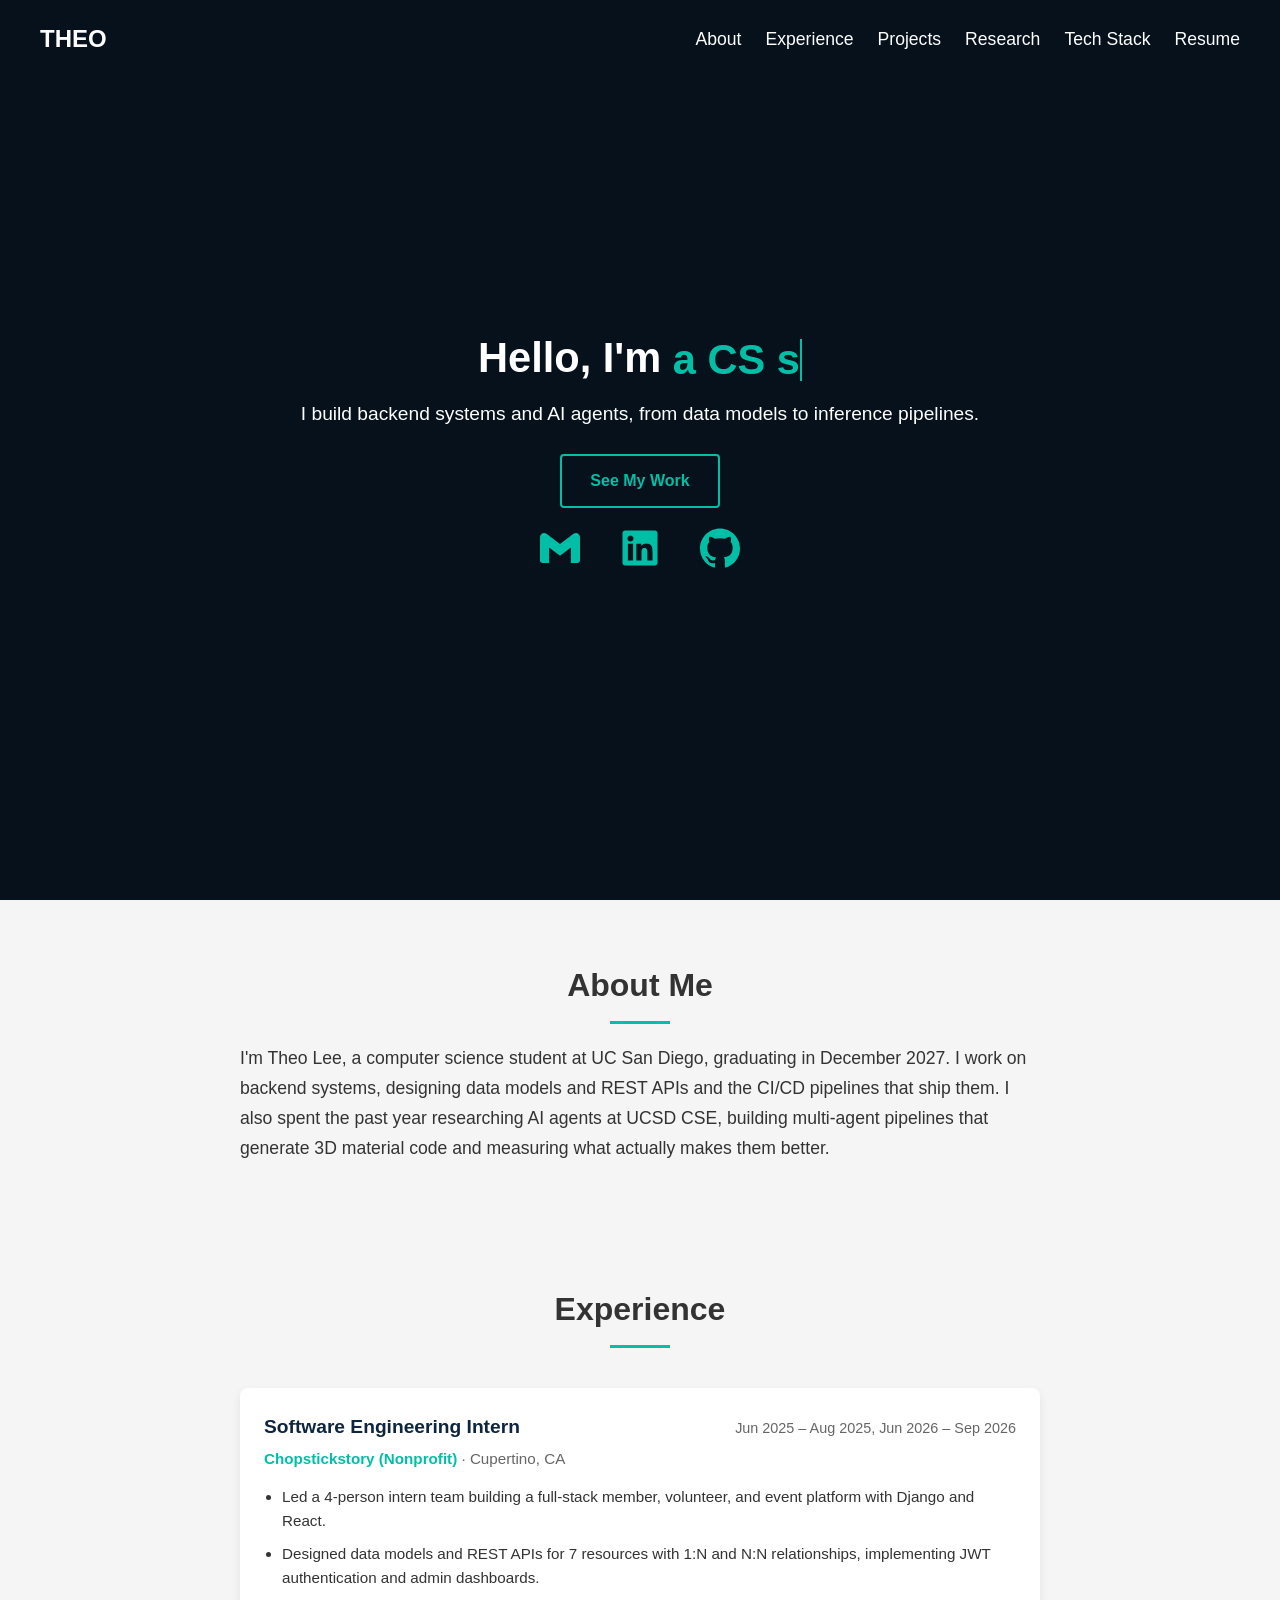
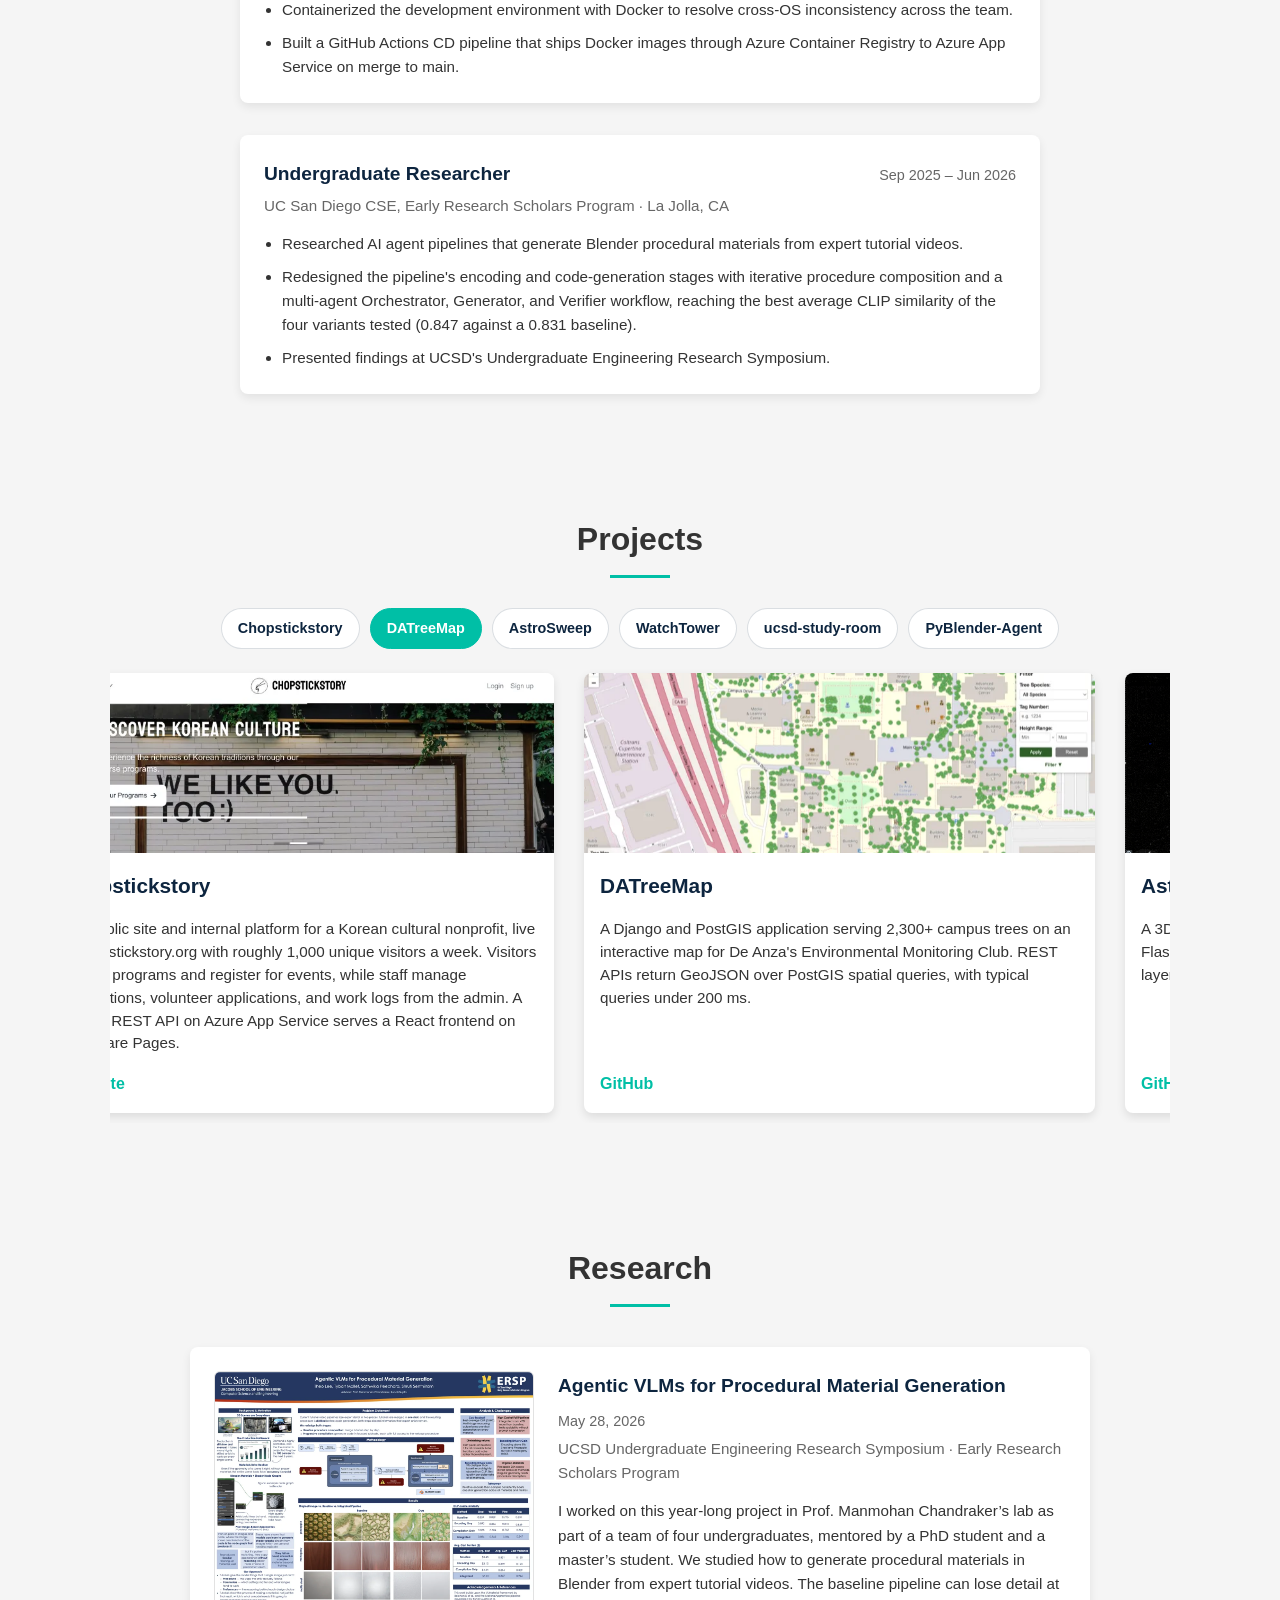
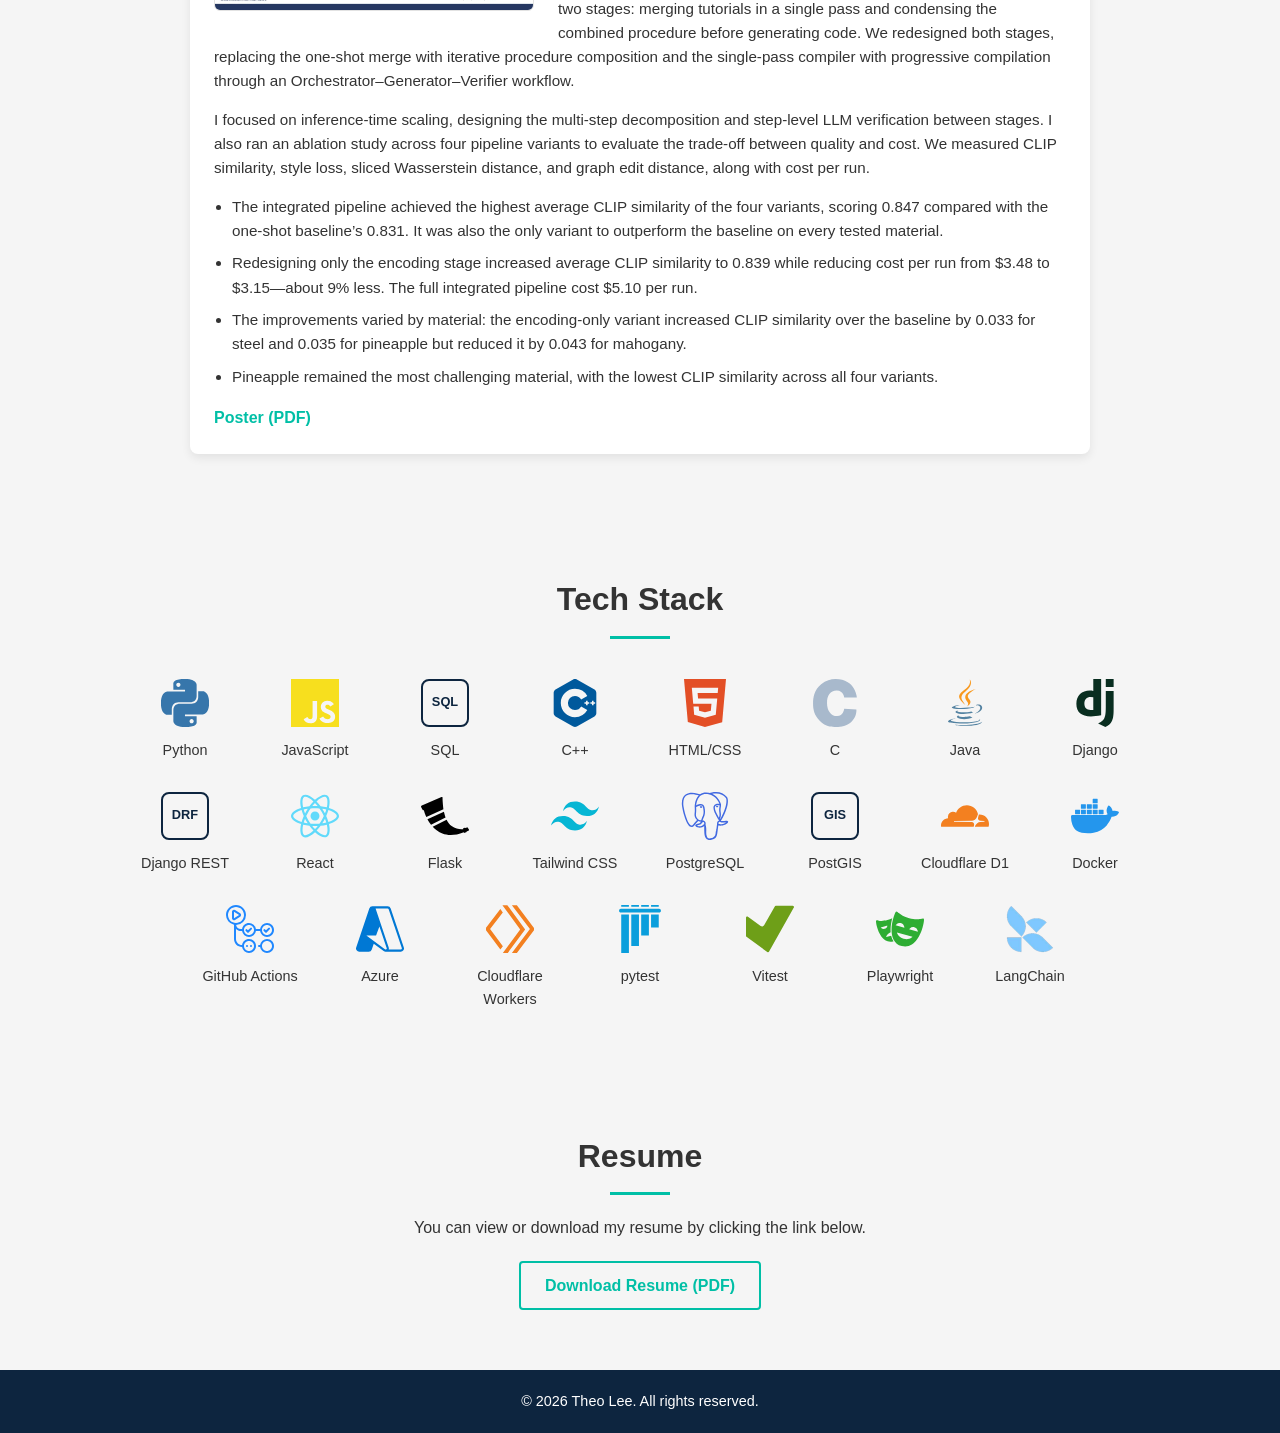
==== index.html @ 5686e05f "feat: move Projects above Research" ====
<!DOCTYPE html>
<html lang="en">
<head>
  <meta charset="UTF-8">
  <meta name="viewport" content="width=device-width, initial-scale=1.0">
  <title>THEO LEE</title>
  <meta name="description" content="Theo Lee, a computer science student at UC San Diego building backend systems and AI agents, from data models to inference pipelines.">
  <link rel="icon" href="assets/favicon.svg" type="image/svg+xml">
  <meta property="og:type" content="website">
  <meta property="og:title" content="Theo Lee">
  <meta property="og:description" content="Computer science student at UC San Diego building backend systems and AI agents, from data models to inference pipelines.">
  <meta property="og:url" content="https://theolee021.github.io/">
  <meta property="og:image" content="https://theolee021.github.io/assets/images/og-cover.jpg">
  <meta name="twitter:card" content="summary_large_image">
  <!-- Link to the external stylesheet -->
  <link rel="stylesheet" href="assets/css/style.css">
</head>
<body>
  <!-- Hero/header section with a background image and navigation -->
  <header id="home">
    <nav>
      <a href="#home" class="logo" aria-label="Back to top">THEO</a>
      <button class="nav-toggle" type="button" aria-expanded="false" aria-controls="nav-links" aria-label="Open menu">
        <span class="nav-toggle__bar"></span>
        <span class="nav-toggle__bar"></span>
        <span class="nav-toggle__bar"></span>
      </button>
      <ul class="nav-links" id="nav-links">
        <li><a href="#about">About</a></li>
        <li><a href="#experience">Experience</a></li>
        <li><a href="#projects">Projects</a></li>
        <li><a href="#research">Research</a></li>
        <li><a href="#stack">Tech&nbsp;Stack</a></li>
        <li><a href="#resume">Resume</a></li>
        <li class="nav-social">
          <div class="social-links">
            <a href="mailto:theolee021@gmail.com" aria-label="Email" class="gmail-icon" target="_blank" rel="noopener noreferrer">
              <svg role="img" viewBox="0 0 24 24" xmlns="http://www.w3.org/2000/svg"><title>Gmail</title><path d="M24 5.457v13.909c0 .904-.732 1.636-1.636 1.636h-3.819V11.73L12 16.64l-6.545-4.91v9.273H1.636A1.636 1.636 0 0 1 0 19.366V5.457c0-2.023 2.309-3.178 3.927-1.964L5.455 4.64 12 9.548l6.545-4.91 1.528-1.145C21.69 2.28 24 3.434 24 5.457z"/></svg>
            </a>
            <a href="https://www.linkedin.com/in/theolee021/" aria-label="LinkedIn" class="linkedin-icon" target="_blank" rel="noopener noreferrer">
              <svg xmlns="http://www.w3.org/2000/svg" viewBox="0 0 448 512"><path d="M416 32H31.9C14.3 32 0 46.5 0 64.3v383.4C0 465.5 14.3 480 31.9 480H416c17.6 0 32-14.5 32-32.3V64.3c0-17.8-14.4-32.3-32-32.3zM135.4 416H69V202.2h66.5V416zm-33.2-243c-21.3 0-38.5-17.3-38.5-38.5S80.9 96 102.2 96c21.2 0 38.5 17.3 38.5 38.5 0 21.3-17.2 38.5-38.5 38.5zm282.1 243h-66.4V312c0-24.8-.5-56.7-34.5-56.7-34.6 0-39.9 27-39.9 54.9V416h-66.4V202.2h63.7v29.2h.9c8.9-16.8 30.6-34.5 62.9-34.5 67.2 0 79.7 44.3 79.7 101.9V416z"/></svg>
            </a>
            <a href="https://github.com/TheoLee021" aria-label="GitHub" class="github-icon" target="_blank" rel="noopener noreferrer">
              <svg role="img" viewBox="0 0 24 24" xmlns="http://www.w3.org/2000/svg"><title>GitHub</title><path d="M12 .297c-6.63 0-12 5.373-12 12 0 5.303 3.438 9.8 8.205 11.385.6.113.82-.258.82-.577 0-.285-.01-1.04-.015-2.04-3.338.724-4.042-1.61-4.042-1.61C4.422 18.07 3.633 17.7 3.633 17.7c-1.087-.744.084-.729.084-.729 1.205.084 1.838 1.236 1.838 1.236 1.07 1.835 2.809 1.305 3.495.998.108-.776.417-1.305.76-1.605-2.665-.3-5.466-1.332-5.466-5.93 0-1.31.465-2.38 1.235-3.22-.135-.303-.54-1.523.105-3.176 0 0 1.005-.322 3.3 1.23.96-.267 1.98-.399 3-.405 1.02.006 2.04.138 3 .405 2.28-1.552 3.285-1.23 3.285-1.23.645 1.653.24 2.873.12 3.176.765.84 1.23 1.91 1.23 3.22 0 4.61-2.805 5.625-5.475 5.92.42.36.81 1.096.81 2.22 0 1.606-.015 2.896-.015 3.286 0 .315.21.69.825.57C20.565 22.092 24 17.592 24 12.297c0-6.627-5.373-12-12-12"/></svg>
            </a>
          </div>
        </li>
      </ul>
    </nav>
    <div class="hero-content">
      <h1>Hello, I'm <span id="typing-text" class="typing-effect"></span></h1>
      <p>I build backend systems and AI agents, from data models to inference pipelines.</p>
      <a href="#projects" class="cta-button">See My Work</a>
    <!-- Contact links -->
    <div class="contact-links">
      <div class="social-links">
        <!-- Email/Gmail icon -->
        <a href="mailto:theolee021@gmail.com" aria-label="Email" class="gmail-icon" target="_blank" rel="noopener noreferrer">
          <svg role="img" viewBox="0 0 24 24" xmlns="http://www.w3.org/2000/svg"><title>Gmail</title><path d="M24 5.457v13.909c0 .904-.732 1.636-1.636 1.636h-3.819V11.73L12 16.64l-6.545-4.91v9.273H1.636A1.636 1.636 0 0 1 0 19.366V5.457c0-2.023 2.309-3.178 3.927-1.964L5.455 4.64 12 9.548l6.545-4.91 1.528-1.145C21.69 2.28 24 3.434 24 5.457z"/></svg>
        </a>
        <!-- LinkedIn icon -->
        <a href="https://www.linkedin.com/in/theolee021/" aria-label="LinkedIn" class="linkedin-icon" target="_blank" rel="noopener noreferrer">
          <svg xmlns="http://www.w3.org/2000/svg" viewBox="0 0 448 512"><path d="M416 32H31.9C14.3 32 0 46.5 0 64.3v383.4C0 465.5 14.3 480 31.9 480H416c17.6 0 32-14.5 32-32.3V64.3c0-17.8-14.4-32.3-32-32.3zM135.4 416H69V202.2h66.5V416zm-33.2-243c-21.3 0-38.5-17.3-38.5-38.5S80.9 96 102.2 96c21.2 0 38.5 17.3 38.5 38.5 0 21.3-17.2 38.5-38.5 38.5zm282.1 243h-66.4V312c0-24.8-.5-56.7-34.5-56.7-34.6 0-39.9 27-39.9 54.9V416h-66.4V202.2h63.7v29.2h.9c8.9-16.8 30.6-34.5 62.9-34.5 67.2 0 79.7 44.3 79.7 101.9V416z"/></svg>
        </a>
        <!-- GitHub icon -->
        <a href="https://github.com/TheoLee021" aria-label="GitHub" class="github-icon" target="_blank" rel="noopener noreferrer">
          <svg role="img" viewBox="0 0 24 24" xmlns="http://www.w3.org/2000/svg"><title>GitHub</title><path d="M12 .297c-6.63 0-12 5.373-12 12 0 5.303 3.438 9.8 8.205 11.385.6.113.82-.258.82-.577 0-.285-.01-1.04-.015-2.04-3.338.724-4.042-1.61-4.042-1.61C4.422 18.07 3.633 17.7 3.633 17.7c-1.087-.744.084-.729.084-.729 1.205.084 1.838 1.236 1.838 1.236 1.07 1.835 2.809 1.305 3.495.998.108-.776.417-1.305.76-1.605-2.665-.3-5.466-1.332-5.466-5.93 0-1.31.465-2.38 1.235-3.22-.135-.303-.54-1.523.105-3.176 0 0 1.005-.322 3.3 1.23.96-.267 1.98-.399 3-.405 1.02.006 2.04.138 3 .405 2.28-1.552 3.285-1.23 3.285-1.23.645 1.653.24 2.873.12 3.176.765.84 1.23 1.91 1.23 3.22 0 4.61-2.805 5.625-5.475 5.92.42.36.81 1.096.81 2.22 0 1.606-.015 2.896-.015 3.286 0 .315.21.69.825.57C20.565 22.092 24 17.592 24 12.297c0-6.627-5.373-12-12-12"/></svg>
        </a>
      </div>
    </div>
    </div>
  </header>

  <main>
    <!-- About section -->
    <section id="about" class="about-section">
      <h2>About Me</h2>
      <p>
        I'm Theo Lee, a computer science student at UC San Diego, graduating in
        December 2027. I work on backend systems, designing data models and REST
        APIs and the CI/CD pipelines that ship them. I also spent the past year
        researching AI agents at UCSD CSE, building multi-agent pipelines that
        generate 3D material code and measuring what actually makes them better.
      </p>
    </section>

    <!-- Experience section -->
    <section id="experience" class="experience-section">
      <h2>Experience</h2>
      <div class="experience-list">
        <article class="experience-item">
          <div class="experience-head">
            <h3>Software Engineering Intern</h3>
            <span class="experience-date">Jun 2025 &ndash; Aug 2025, Jun 2026 &ndash; Sep 2026</span>
          </div>
          <p class="experience-org"><a href="#projects" data-project="chopstickstory">Chopstickstory (Nonprofit)</a> &middot; Cupertino, CA</p>
          <ul>
            <li>Led a 4-person intern team building a full-stack member, volunteer, and event platform with Django and React.</li>
            <li>Designed data models and REST APIs for 7 resources with 1:N and N:N relationships, implementing JWT authentication and admin dashboards.</li>
            <li>Containerized the development environment with Docker to resolve cross-OS inconsistency across the team.</li>
            <li>Built a GitHub Actions CD pipeline that ships Docker images through Azure Container Registry to Azure App Service on merge to main.</li>
          </ul>
        </article>
        <article class="experience-item">
          <div class="experience-head">
            <h3>Undergraduate Researcher</h3>
            <span class="experience-date">Sep 2025 &ndash; Jun 2026</span>
          </div>
          <p class="experience-org">UC San Diego CSE, Early Research Scholars Program &middot; La Jolla, CA</p>
          <ul>
            <li>Researched AI agent pipelines that generate Blender procedural materials from expert tutorial videos.</li>
            <li>Redesigned the pipeline's encoding and code-generation stages with iterative procedure composition and a multi-agent Orchestrator, Generator, and Verifier workflow, reaching the best average CLIP similarity of the four variants tested (0.847 against a 0.831 baseline).</li>
            <li>Presented findings at UCSD's Undergraduate Engineering Research Symposium.</li>
          </ul>
        </article>
      </div>
    </section>

    <!-- Projects section -->
    <section id="projects" class="projects-section">
      <h2>Projects</h2>
      <div class="projects-scroller" tabindex="0" role="region" aria-label="Projects, scroll horizontally to see more">
        <div class="project-card" data-project="chopstickstory">
          <img src="assets/images/chopstickstory.webp" alt="Chopstickstory home page with the site navigation and a Discover Korean Culture headline" loading="lazy">
          <h3>Chopstickstory</h3>
          <p>The public site and internal platform for a Korean cultural nonprofit, live at chopstickstory.org with roughly 1,000 unique visitors a week. Visitors browse programs and register for events, while staff manage reservations, volunteer applications, and work logs from the admin. A Django REST API on Azure App Service serves a React frontend on Cloudflare Pages.</p>
          <div class="project-links">
            <a href="https://chopstickstory.org" class="project-link" target="_blank" rel="noopener noreferrer">Live Site</a>
          </div>
        </div>
        <div class="project-card">
          <img src="assets/images/treemap.webp" alt="Interactive map of De Anza campus trees" loading="lazy">
          <h3>DATreeMap</h3>
          <p>A Django and PostGIS application serving 2,300+ campus trees on an interactive map for De Anza's Environmental Monitoring Club. REST APIs return GeoJSON over PostGIS spatial queries, with typical queries under 200 ms.</p>
          <div class="project-links">
            <a href="https://github.com/TheoLee021/DATreeMap" class="project-link" target="_blank" rel="noopener noreferrer">GitHub</a>
          </div>
        </div>
        <div class="project-card">
          <img src="assets/images/AstroSweep.gif" alt="AstroSweep 3D space debris simulation" loading="lazy">
          <h3>AstroSweep</h3>
          <p>A 3D simulation game prototype about space debris cleanup, built with Flask and CesiumJS. Simulates 500 debris objects across three orbital layers using real orbital mechanics. Won 2nd place at DA Hacks 3.0.</p>
          <div class="project-links">
            <a href="https://github.com/TheoLee021/AstroSweep" class="project-link" target="_blank" rel="noopener noreferrer">GitHub</a>
          </div>
        </div>
        <div class="project-card">
          <img src="assets/images/watchtower.webp" alt="WatchTower dashboard showing error counts and Core Web Vitals" loading="lazy">
          <h3>WatchTower</h3>
          <p>Backend Lead on a 13-person Agile team building a lightweight observability dashboard on Cloudflare Workers and D1. Owned the data model, API contract, and the event-ingestion worker with batch validation, payload size limits, and idempotent inserts.</p>
          <div class="project-links">
            <a href="https://github.com/cse110-sp26-group7/Watchtower" class="project-link" target="_blank" rel="noopener noreferrer">GitHub</a>
            <a href="https://cse110-sp26-group7.github.io/Watchtower/landing/" class="project-link" target="_blank" rel="noopener noreferrer">Landing</a>
            <a href="https://youtu.be/rJK7l-YkAIY" class="project-link" target="_blank" rel="noopener noreferrer">Demo</a>
          </div>
        </div>
        <div class="project-card">
          <img src="assets/images/study-room.webp" alt="ucsd-study-room command line interface output" loading="lazy">
          <h3>ucsd-study-room</h3>
          <p>An open-source CLI tool and MCP server published to PyPI that automates UCSD study room search and booking through headless Chrome, handling SAML SSO and Duo Push 2FA with OS-native keychain credential storage.</p>
          <div class="project-links">
            <a href="https://github.com/TheoLee021/ucsd-study-room" class="project-link" target="_blank" rel="noopener noreferrer">GitHub</a>
            <a href="https://pypi.org/project/ucsd-study-room/" class="project-link" target="_blank" rel="noopener noreferrer">PyPI</a>
          </div>
        </div>
        <div class="project-card">
          <img src="assets/images/pyblender.webp" alt="Procedural clay material rendered in Blender by the agent" loading="lazy">
          <h3>PyBlender-Agent</h3>
          <p>An AI agent that generates Blender procedural materials from natural language. A RAG pipeline retrieves Blender's Python API documentation from a vector database, and MCP JSON-RPC connects the agent to a headless Blender instance that executes the generated code.</p>
          <div class="project-links">
            <a href="https://github.com/TheoLee021/PyBlender-Agent-V1" class="project-link" target="_blank" rel="noopener noreferrer">GitHub</a>
          </div>
        </div>
      </div>
    </section>

    <!-- Research section -->
    <section id="research" class="research-section">
      <h2>Research</h2>
      <article class="research-item">
        <a class="research-poster" href="assets/docs/ersp-uers-poster.pdf" target="_blank" rel="noopener noreferrer" aria-label="Open the full research poster as a PDF">
          <img src="assets/images/ersp-poster.webp" alt="Research poster titled Agentic VLMs for Procedural Material Generation, laid out in panels covering background, problem statement, methodology, results and analysis" loading="lazy">
        </a>
        <div class="research-body">
          <div class="research-head">
            <h3>Agentic VLMs for Procedural Material Generation</h3>
            <span class="research-date">May 28, 2026</span>
          </div>
          <p class="research-org">UCSD Undergraduate Engineering Research Symposium &middot; Early Research Scholars Program</p>
          <p>I worked on this year-long project in Prof. Manmohan Chandraker’s lab as part of a team of four undergraduates, mentored by a PhD student and a master’s student. We studied how to generate procedural materials in Blender from expert tutorial videos. The baseline pipeline can lose detail at two stages: merging tutorials in a single pass and condensing the combined procedure before generating code. We redesigned both stages, replacing the one-shot merge with iterative procedure composition and the single-pass compiler with progressive compilation through an Orchestrator–Generator–Verifier workflow.</p>
          <p>I focused on inference-time scaling, designing the multi-step decomposition and step-level LLM verification between stages. I also ran an ablation study across four pipeline variants to evaluate the trade-off between quality and cost. We measured CLIP similarity, style loss, sliced Wasserstein distance, and graph edit distance, along with cost per run.</p>
          <ul>
            <li>The integrated pipeline achieved the highest average CLIP similarity of the four variants, scoring 0.847 compared with the one-shot baseline’s 0.831. It was also the only variant to outperform the baseline on every tested material.</li>
            <li>Redesigning only the encoding stage increased average CLIP similarity to 0.839 while reducing cost per run from $3.48 to $3.15—about 9% less. The full integrated pipeline cost $5.10 per run.</li>
            <li>The improvements varied by material: the encoding-only variant increased CLIP similarity over the baseline by 0.033 for steel and 0.035 for pineapple but reduced it by 0.043 for mahogany.</li>
            <li>Pineapple remained the most challenging material, with the lowest CLIP similarity across all four variants.</li>
          </ul>
          <div class="project-links">
            <a href="assets/docs/ersp-uers-poster.pdf" class="project-link" target="_blank" rel="noopener noreferrer">Poster (PDF)</a>
          </div>
        </div>
      </article>
    </section>

    <!-- Tech Stack section -->
    <section id="stack" class="tech-section">
      <h2>Tech Stack</h2>
      <div class="tech-grid">
        <div class="tech-item python-icon"><svg role="img" viewBox="0 0 24 24" xmlns="http://www.w3.org/2000/svg"><title>Python</title><path d="M14.25.18l.9.2.73.26.59.3.45.32.34.34.25.34.16.33.1.3.04.26.02.2-.01.13V8.5l-.05.63-.13.55-.21.46-.26.38-.3.31-.33.25-.35.19-.35.14-.33.1-.3.07-.26.04-.21.02H8.77l-.69.05-.59.14-.5.22-.41.27-.33.32-.27.35-.2.36-.15.37-.1.35-.07.32-.04.27-.02.21v3.06H3.17l-.21-.03-.28-.07-.32-.12-.35-.18-.36-.26-.36-.36-.35-.46-.32-.59-.28-.73-.21-.88-.14-1.05-.05-1.23.06-1.22.16-1.04.24-.87.32-.71.36-.57.4-.44.42-.33.42-.24.4-.16.36-.1.32-.05.24-.01h.16l.06.01h8.16v-.83H6.18l-.01-2.75-.02-.37.05-.34.11-.31.17-.28.25-.26.31-.23.38-.2.44-.18.51-.15.58-.12.64-.1.71-.06.77-.04.84-.02 1.27.05zm-6.3 1.98l-.23.33-.08.41.08.41.23.34.33.22.41.09.41-.09.33-.22.23-.34.08-.41-.08-.41-.23-.33-.33-.22-.41-.09-.41.09zm13.09 3.95l.28.06.32.12.35.18.36.27.36.35.35.47.32.59.28.73.21.88.14 1.04.05 1.23-.06 1.23-.16 1.04-.24.86-.32.71-.36.57-.4.45-.42.33-.42.24-.4.16-.36.09-.32.05-.24.02-.16-.01h-8.22v.82h5.84l.01 2.76.02.36-.05.34-.11.31-.17.29-.25.25-.31.24-.38.2-.44.17-.51.15-.58.13-.64.09-.71.07-.77.04-.84.01-1.27-.04-1.07-.14-.9-.2-.73-.25-.59-.3-.45-.33-.34-.34-.25-.34-.16-.33-.1-.3-.04-.25-.02-.2.01-.13v-5.34l.05-.64.13-.54.21-.46.26-.38.3-.32.33-.24.35-.2.35-.14.33-.1.3-.06.26-.04.21-.02.13-.01h5.84l.69-.05.59-.14.5-.21.41-.28.33-.32.27-.35.2-.36.15-.36.1-.35.07-.32.04-.28.02-.21V6.07h2.09l.14.01zm-6.47 14.25l-.23.33-.08.41.08.41.23.33.33.23.41.08.41-.08.33-.23.23-.33.08-.41-.08-.41-.23-.33-.33-.23-.41-.08-.41.08z"/></svg><span>Python</span></div>
        <div class="tech-item javascript-icon"><svg role="img" viewBox="0 0 24 24" xmlns="http://www.w3.org/2000/svg"><title>JavaScript</title><path d="M0 0h24v24H0V0zm22.034 18.276c-.175-1.095-.888-2.015-3.003-2.873-.736-.345-1.554-.585-1.797-1.14-.091-.33-.105-.51-.046-.705.15-.646.915-.84 1.515-.66.39.12.75.42.976.9 1.034-.676 1.034-.676 1.755-1.125-.27-.42-.404-.601-.586-.78-.63-.705-1.469-1.065-2.834-1.034l-.705.089c-.676.165-1.32.525-1.71 1.005-1.14 1.291-.811 3.541.569 4.471 1.365 1.02 3.361 1.244 3.616 2.205.24 1.17-.87 1.545-1.966 1.41-.811-.18-1.26-.586-1.755-1.336l-1.83 1.051c.21.48.45.689.81 1.109 1.74 1.756 6.09 1.666 6.871-1.004.029-.09.24-.705.074-1.65l.046.067zm-8.983-7.245h-2.248c0 1.938-.009 3.864-.009 5.805 0 1.232.063 2.363-.138 2.711-.33.689-1.18.601-1.566.48-.396-.196-.597-.466-.83-.855-.063-.105-.11-.196-.127-.196l-1.825 1.125c.305.63.75 1.172 1.324 1.517.855.51 2.004.675 3.207.405.783-.226 1.458-.691 1.811-1.411.51-.93.402-2.07.397-3.346.012-2.054 0-4.109 0-6.179l.004-.056z"/></svg><span>JavaScript</span></div>
        <div class="tech-item tech-item--text"><span class="tech-chip" aria-hidden="true">SQL</span><span>SQL</span></div>
        <div class="tech-item cplusplus-icon"><svg role="img" viewBox="0 0 24 24" xmlns="http://www.w3.org/2000/svg"><title>C++</title><path d="M22.394 6c-.167-.29-.398-.543-.652-.69L12.926.22c-.509-.294-1.34-.294-1.848 0L2.26 5.31c-.508.293-.923 1.013-.923 1.6v10.18c0 .294.104.62.271.91.167.29.398.543.652.69l8.816 5.09c.508.293 1.34.293 1.848 0l8.816-5.09c.254-.147.485-.4.652-.69.167-.29.27-.616.27-.91V6.91c.003-.294-.1-.62-.268-.91zM12 19.11c-3.92 0-7.109-3.19-7.109-7.11 0-3.92 3.19-7.11 7.11-7.11a7.133 7.133 0 016.156 3.553l-3.076 1.78a3.567 3.567 0 00-3.08-1.78A3.56 3.56 0 008.444 12 3.56 3.56 0 0012 15.555a3.57 3.57 0 003.08-1.778l3.078 1.78A7.135 7.135 0 0112 19.11zm7.11-6.715h-.79v.79h-.79v-.79h-.79v-.79h.79v-.79h.79v.79h.79zm2.962 0h-.79v.79h-.79v-.79h-.79v-.79h.79v-.79h.79v.79h.79z"/></svg><span>C++</span></div>
        <div class="tech-item html5-icon"><svg role="img" viewBox="0 0 24 24" xmlns="http://www.w3.org/2000/svg"><title>HTML5</title><path d="M1.5 0h21l-1.91 21.563L11.977 24l-8.564-2.438L1.5 0zm7.031 9.75l-.232-2.718 10.059.003.23-2.622L5.412 4.41l.698 8.01h9.126l-.326 3.426-2.91.804-2.955-.81-.188-2.11H6.248l.33 4.171L12 19.351l5.379-1.443.744-8.157H8.531z"/></svg><span>HTML/CSS</span></div>
        <div class="tech-item c-icon"><svg role="img" viewBox="0 0 24 24" xmlns="http://www.w3.org/2000/svg"><title>C</title><path d="M16.5921 9.1962s-.354-3.298-3.627-3.39c-3.2741-.09-4.9552 2.474-4.9552 6.14 0 3.6651 1.858 6.5972 5.0451 6.5972 3.184 0 3.5381-3.665 3.5381-3.665l6.1041.365s.36 3.31-2.196 5.836c-2.552 2.5241-5.6901 2.9371-7.8762 2.9201-2.19-.017-5.2261.034-8.1602-2.97-2.938-3.0101-3.436-5.9302-3.436-8.8002 0-2.8701.556-6.6702 4.047-9.5502C7.444.72 9.849 0 12.254 0c10.0422 0 10.7172 9.2602 10.7172 9.2602z"/></svg><span>C</span></div>
        <div class="tech-item java-icon"><svg role="img" version="1.1" xmlns="http://www.w3.org/2000/svg" xmlns:xlink="http://www.w3.org/1999/xlink" viewBox="0 0 300 385" xml:space="preserve"><title>Java</title> <path style="fill:#5382A1;" d="M285.104,430.945h-2.038v-1.14h5.486v1.14h-2.024v5.688h-1.424V430.945z M296.046,431.242h-0.032 l-2.019,5.392h-0.924l-2.006-5.392h-0.025v5.392h-1.342v-6.828h1.975l1.86,4.835l1.854-4.835h1.968v6.828h-1.31V431.242z"/> <path style="fill:#5382A1;" d="M102.681,291.324c0,0-14.178,8.245,10.09,11.035c29.4,3.354,44.426,2.873,76.825-3.259 c0,0,8.518,5.341,20.414,9.967C137.38,340.195,45.634,307.264,102.681,291.324"/> <path style="fill:#5382A1;" d="M93.806,250.704c0,0-15.902,11.771,8.384,14.283c31.406,3.24,56.208,3.505,99.125-4.759 c0,0,5.936,6.018,15.27,9.309C128.771,295.215,30.962,271.562,93.806,250.704"/> <path style="fill:#F8981D;" d="M168.625,181.799c17.896,20.604-4.702,39.145-4.702,39.145s45.441-23.458,24.572-52.833 c-19.491-27.394-34.438-41.005,46.479-87.934C234.974,80.177,107.961,111.899,168.625,181.799"/> <path style="fill:#5382A1;" d="M264.684,321.369c0,0,10.492,8.645-11.555,15.333c-41.923,12.7-174.488,16.535-211.314,0.506 c-13.238-5.759,11.587-13.751,19.396-15.428c8.144-1.766,12.798-1.437,12.798-1.437c-14.722-10.371-95.157,20.364-40.857,29.166 C181.236,373.524,303.095,338.695,264.684,321.369"/> <path style="fill:#5382A1;" d="M109.499,208.617c0,0-67.431,16.016-23.879,21.832c18.389,2.462,55.047,1.905,89.193-0.956 c27.906-2.354,55.927-7.359,55.927-7.359s-9.84,4.214-16.959,9.075c-68.475,18.009-200.756,9.631-162.674-8.79 C83.313,206.851,109.499,208.617,109.499,208.617"/> <path style="fill:#5382A1;" d="M230.462,276.231c69.608-36.171,37.424-70.931,14.96-66.248c-5.506,1.146-7.961,2.139-7.961,2.139 s2.044-3.202,5.948-4.588c44.441-15.624,78.619,46.081-14.346,70.52C229.063,278.055,230.14,277.092,230.462,276.231"/> <path style="fill:#F8981D;" d="M188.495,4.399c0,0,38.55,38.563-36.563,97.862c-60.233,47.568-13.735,74.69-0.025,105.678 c-35.159-31.722-60.961-59.647-43.651-85.637C133.663,84.151,204.049,65.654,188.495,4.399"/> <path style="fill:#5382A1;" d="M116.339,374.246c66.815,4.277,169.417-2.373,171.847-33.988c0,0-4.671,11.985-55.219,21.503 c-57.028,10.732-127.364,9.479-169.081,2.601C63.887,364.361,72.426,371.43,116.339,374.246"/> <path style="fill:#5382A1;" d="M105.389,495.048c-6.303,5.467-12.96,8.536-18.934,8.536c-8.527,0-13.134-5.113-13.134-13.314 c0-8.871,4.936-15.357,24.739-15.357h7.328V495.048 M122.781,514.671v-60.742c0-15.517-8.85-25.756-30.188-25.756 c-12.457,0-23.369,3.076-32.238,6.999l2.56,10.752c6.983-2.563,16.022-4.949,24.894-4.949c12.292,0,17.58,4.949,17.58,15.181v7.677 h-6.135c-29.865,0-43.337,11.593-43.337,28.994c0,15.017,8.878,23.553,25.594,23.553c10.745,0,18.766-4.436,26.264-10.928 l1.361,9.22H122.781z"/> <path style="fill:#5382A1;" d="M180.825,514.671h-21.692l-26.106-84.96h18.943l16.199,52.2l3.601,15.699 c8.195-22.698,13.991-45.726,16.89-67.899h18.427C202.15,457.688,193.266,488.396,180.825,514.671"/> <path style="fill:#5382A1;" d="M264.038,495.048c-6.315,5.467-12.984,8.536-18.958,8.536c-8.512,0-13.131-5.113-13.131-13.314 c0-8.871,4.948-15.357,24.749-15.357h7.34V495.048 M281.428,514.671v-60.742c0-15.517-8.872-25.756-30.185-25.756 c-12.466,0-23.382,3.076-32.247,6.999l2.556,10.752c6.986-2.563,16.042-4.949,24.907-4.949c12.283,0,17.579,4.949,17.579,15.181 v7.677h-6.145c-29.874,0-43.34,11.593-43.34,28.994c0,15.017,8.871,23.553,25.584,23.553c10.751,0,18.769-4.436,26.28-10.928 l1.366,9.22H281.428z"/> <path style="fill:#5382A1;" d="M36.847,529.099c-4.958,7.239-12.966,12.966-21.733,16.206l-8.587-10.105 c6.673-3.424,12.396-8.954,15.055-14.105c2.3-4.581,3.252-10.485,3.252-24.604v-96.995h18.478v95.666 C43.311,514.038,41.802,521.663,36.847,529.099"/> </svg><span>Java</span></div>
        <div class="tech-item django-icon"><svg role="img" viewBox="0 0 24 24" xmlns="http://www.w3.org/2000/svg"><title>Django</title><path d="M11.146 0h3.924v18.166c-2.013.382-3.491.535-5.096.535-4.791 0-7.288-2.166-7.288-6.32 0-4.002 2.65-6.6 6.753-6.6.637 0 1.121.05 1.707.203zm0 9.143a3.894 3.894 0 00-1.325-.204c-1.988 0-3.134 1.223-3.134 3.365 0 2.09 1.096 3.236 3.109 3.236.433 0 .79-.025 1.35-.102V9.142zM21.314 6.06v9.098c0 3.134-.229 4.638-.917 5.937-.637 1.249-1.478 2.039-3.211 2.905l-3.644-1.733c1.733-.815 2.574-1.53 3.109-2.625.561-1.121.739-2.421.739-5.835V6.059h3.924zM17.39.021h3.924v4.026H17.39z"/></svg><span>Django</span></div>
        <div class="tech-item tech-item--text"><span class="tech-chip" aria-hidden="true">DRF</span><span>Django REST</span></div>
        <div class="tech-item react-icon"><svg role="img" viewBox="0 0 24 24" xmlns="http://www.w3.org/2000/svg"><title>React</title><path d="M14.23 12.004a2.236 2.236 0 0 1-2.235 2.236 2.236 2.236 0 0 1-2.236-2.236 2.236 2.236 0 0 1 2.235-2.236 2.236 2.236 0 0 1 2.236 2.236zm2.648-10.69c-1.346 0-3.107.96-4.888 2.622-1.78-1.653-3.542-2.602-4.887-2.602-.41 0-.783.093-1.106.278-1.375.793-1.683 3.264-.973 6.365C1.98 8.917 0 10.42 0 12.004c0 1.59 1.99 3.097 5.043 4.03-.704 3.113-.39 5.588.988 6.38.32.187.69.275 1.102.275 1.345 0 3.107-.96 4.888-2.624 1.78 1.654 3.542 2.603 4.887 2.603.41 0 .783-.09 1.106-.275 1.374-.792 1.683-3.263.973-6.365C22.02 15.096 24 13.59 24 12.004c0-1.59-1.99-3.097-5.043-4.032.704-3.11.39-5.587-.988-6.38-.318-.184-.688-.277-1.092-.278zm-.005 1.09v.006c.225 0 .406.044.558.127.666.382.955 1.835.73 3.704-.054.46-.142.945-.25 1.44-.96-.236-2.006-.417-3.107-.534-.66-.905-1.345-1.727-2.035-2.447 1.592-1.48 3.087-2.292 4.105-2.295zm-9.77.02c1.012 0 2.514.808 4.11 2.28-.686.72-1.37 1.537-2.02 2.442-1.107.117-2.154.298-3.113.538-.112-.49-.195-.964-.254-1.42-.23-1.868.054-3.32.714-3.707.19-.09.4-.127.563-.132zm4.882 3.05c.455.468.91.992 1.36 1.564-.44-.02-.89-.034-1.345-.034-.46 0-.915.01-1.36.034.44-.572.895-1.096 1.345-1.565zM12 8.1c.74 0 1.477.034 2.202.093.406.582.802 1.203 1.183 1.86.372.64.71 1.29 1.018 1.946-.308.655-.646 1.31-1.013 1.95-.38.66-.773 1.288-1.18 1.87-.728.063-1.466.098-2.21.098-.74 0-1.477-.035-2.202-.093-.406-.582-.802-1.204-1.183-1.86-.372-.64-.71-1.29-1.018-1.946.303-.657.646-1.313 1.013-1.954.38-.66.773-1.286 1.18-1.868.728-.064 1.466-.098 2.21-.098zm-3.635.254c-.24.377-.48.763-.704 1.16-.225.39-.435.782-.635 1.174-.265-.656-.49-1.31-.676-1.947.64-.15 1.315-.283 2.015-.386zm7.26 0c.695.103 1.365.23 2.006.387-.18.632-.405 1.282-.66 1.933-.2-.39-.41-.783-.64-1.174-.225-.392-.465-.774-.705-1.146zm3.063.675c.484.15.944.317 1.375.498 1.732.74 2.852 1.708 2.852 2.476-.005.768-1.125 1.74-2.857 2.475-.42.18-.88.342-1.355.493-.28-.958-.646-1.956-1.1-2.98.45-1.017.81-2.01 1.085-2.964zm-13.395.004c.278.96.645 1.957 1.1 2.98-.45 1.017-.812 2.01-1.086 2.964-.484-.15-.944-.318-1.37-.5-1.732-.737-2.852-1.706-2.852-2.474 0-.768 1.12-1.742 2.852-2.476.42-.18.88-.342 1.356-.494zm11.678 4.28c.265.657.49 1.312.676 1.948-.64.157-1.316.29-2.016.39.24-.375.48-.762.705-1.158.225-.39.435-.788.636-1.18zm-9.945.02c.2.392.41.783.64 1.175.23.39.465.772.705 1.143-.695-.102-1.365-.23-2.006-.386.18-.63.406-1.282.66-1.933zM17.92 16.32c.112.493.2.968.254 1.423.23 1.868-.054 3.32-.714 3.708-.147.09-.338.128-.563.128-1.012 0-2.514-.807-4.11-2.28.686-.72 1.37-1.536 2.02-2.44 1.107-.118 2.154-.3 3.113-.54zm-11.83.01c.96.234 2.006.415 3.107.532.66.905 1.345 1.727 2.035 2.446-1.595 1.483-3.092 2.295-4.11 2.295-.22-.005-.406-.05-.553-.132-.666-.38-.955-1.834-.73-3.703.054-.46.142-.944.25-1.438zm4.56.64c.44.02.89.034 1.345.034.46 0 .915-.01 1.36-.034-.44.572-.895 1.095-1.345 1.565-.455-.47-.91-.993-1.36-1.565z"/></svg><span>React</span></div>
        <div class="tech-item flask-icon"><svg role="img" viewBox="0 0 24 24" xmlns="http://www.w3.org/2000/svg"><title>Flask</title><path d="M10.773 2.878c-.013 1.434.322 4.624.445 5.734l-8.558 3.83c-.56-.959-.98-2.304-1.237-3.38l-.06.027c-.205.09-.406.053-.494-.088l-.011-.018-.82-1.506c-.058-.105-.05-.252.024-.392a.78.78 0 0 1 .358-.331l9.824-4.207c.146-.064.299-.063.4.004.106.062.127.128.13.327Zm.68 7c.523 1.97.675 2.412.832 2.818l-7.263 3.7a19.35 19.35 0 0 1-1.81-2.83l8.24-3.689Zm12.432 8.786h.003c.283.402-.047.657-.153.698l-.947.37c.037.125.035.319-.217.414l-.736.287c-.229.09-.398-.059-.42-.2l-.025-.125c-4.427 1.784-7.94 1.685-10.696.647-1.981-.745-3.576-1.983-4.846-3.379l6.948-3.54c.721 1.431 1.586 2.454 2.509 3.178 2.086 1.638 4.415 1.712 5.793 1.563l-.047-.233c-.015-.077.007-.135.086-.165l.734-.288a.302.302 0 0 1 .342.086l.748-.288a.306.306 0 0 1 .341.086l.583.89Z"/></svg><span>Flask</span></div>
        <div class="tech-item tailwind-icon"><svg role="img" viewBox="0 0 24 24" xmlns="http://www.w3.org/2000/svg"><title>Tailwind CSS</title><path d="M12.001,4.8c-3.2,0-5.2,1.6-6,4.8c1.2-1.6,2.6-2.2,4.2-1.8c0.913,0.228,1.565,0.89,2.288,1.624 C13.666,10.618,15.027,12,18.001,12c3.2,0,5.2-1.6,6-4.8c-1.2,1.6-2.6,2.2-4.2,1.8c-0.913-0.228-1.565-0.89-2.288-1.624 C16.337,6.182,14.976,4.8,12.001,4.8z M6.001,12c-3.2,0-5.2,1.6-6,4.8c1.2-1.6,2.6-2.2,4.2-1.8c0.913,0.228,1.565,0.89,2.288,1.624 c1.177,1.194,2.538,2.576,5.512,2.576c3.2,0,5.2-1.6,6-4.8c-1.2,1.6-2.6,2.2-4.2,1.8c-0.913-0.228-1.565-0.89-2.288-1.624 C10.337,13.382,8.976,12,6.001,12z"/></svg><span>Tailwind CSS</span></div>
        <div class="tech-item postgresql-icon"><svg role="img" viewBox="0 0 24 24" xmlns="http://www.w3.org/2000/svg"><title>PostgreSQL</title><path d="M23.5594 14.7228a.5269.5269 0 0 0-.0563-.1191c-.139-.2632-.4768-.3418-1.0074-.2321-1.6533.3411-2.2935.1312-2.5256-.0191 1.342-2.0482 2.445-4.522 3.0411-6.8297.2714-1.0507.7982-3.5237.1222-4.7316a1.5641 1.5641 0 0 0-.1509-.235C21.6931.9086 19.8007.0248 17.5099.0005c-1.4947-.0158-2.7705.3461-3.1161.4794a9.449 9.449 0 0 0-.5159-.0816 8.044 8.044 0 0 0-1.3114-.1278c-1.1822-.0184-2.2038.2642-3.0498.8406-.8573-.3211-4.7888-1.645-7.2219.0788C.9359 2.1526.3086 3.8733.4302 6.3043c.0409.818.5069 3.334 1.2423 5.7436.4598 1.5065.9387 2.7019 1.4334 3.582.553.9942 1.1259 1.5933 1.7143 1.7895.4474.1491 1.1327.1441 1.8581-.7279.8012-.9635 1.5903-1.8258 1.9446-2.2069.4351.2355.9064.3625 1.39.3772a.0569.0569 0 0 0 .0004.0041 11.0312 11.0312 0 0 0-.2472.3054c-.3389.4302-.4094.5197-1.5002.7443-.3102.064-1.1344.2339-1.1464.8115-.0025.1224.0329.2309.0919.3268.2269.4231.9216.6097 1.015.6331 1.3345.3335 2.5044.092 3.3714-.6787-.017 2.231.0775 4.4174.3454 5.0874.2212.5529.7618 1.9045 2.4692 1.9043.2505 0 .5263-.0291.8296-.0941 1.7819-.3821 2.5557-1.1696 2.855-2.9059.1503-.8707.4016-2.8753.5388-4.1012.0169-.0703.0357-.1207.057-.1362.0007-.0005.0697-.0471.4272.0307a.3673.3673 0 0 0 .0443.0068l.2539.0223.0149.001c.8468.0384 1.9114-.1426 2.5312-.4308.6438-.2988 1.8057-1.0323 1.5951-1.6698zM2.371 11.8765c-.7435-2.4358-1.1779-4.8851-1.2123-5.5719-.1086-2.1714.4171-3.6829 1.5623-4.4927 1.8367-1.2986 4.8398-.5408 6.108-.13-.0032.0032-.0066.0061-.0098.0094-2.0238 2.044-1.9758 5.536-1.9708 5.7495-.0002.0823.0066.1989.0162.3593.0348.5873.0996 1.6804-.0735 2.9184-.1609 1.1504.1937 2.2764.9728 3.0892.0806.0841.1648.1631.2518.2374-.3468.3714-1.1004 1.1926-1.9025 2.1576-.5677.6825-.9597.5517-1.0886.5087-.3919-.1307-.813-.5871-1.2381-1.3223-.4796-.839-.9635-2.0317-1.4155-3.5126zm6.0072 5.0871c-.1711-.0428-.3271-.1132-.4322-.1772.0889-.0394.2374-.0902.4833-.1409 1.2833-.2641 1.4815-.4506 1.9143-1.0002.0992-.126.2116-.2687.3673-.4426a.3549.3549 0 0 0 .0737-.1298c.1708-.1513.2724-.1099.4369-.0417.156.0646.3078.26.3695.4752.0291.1016.0619.2945-.0452.4444-.9043 1.2658-2.2216 1.2494-3.1676 1.0128zm2.094-3.988-.0525.141c-.133.3566-.2567.6881-.3334 1.003-.6674-.0021-1.3168-.2872-1.8105-.8024-.6279-.6551-.9131-1.5664-.7825-2.5004.1828-1.3079.1153-2.4468.079-3.0586-.005-.0857-.0095-.1607-.0122-.2199.2957-.2621 1.6659-.9962 2.6429-.7724.4459.1022.7176.4057.8305.928.5846 2.7038.0774 3.8307-.3302 4.7363-.084.1866-.1633.3629-.2311.5454zm7.3637 4.5725c-.0169.1768-.0358.376-.0618.5959l-.146.4383a.3547.3547 0 0 0-.0182.1077c-.0059.4747-.054.6489-.115.8693-.0634.2292-.1353.4891-.1794 1.0575-.11 1.4143-.8782 2.2267-2.4172 2.5565-1.5155.3251-1.7843-.4968-2.0212-1.2217a6.5824 6.5824 0 0 0-.0769-.2266c-.2154-.5858-.1911-1.4119-.1574-2.5551.0165-.5612-.0249-1.9013-.3302-2.6462.0044-.2932.0106-.5909.019-.8918a.3529.3529 0 0 0-.0153-.1126 1.4927 1.4927 0 0 0-.0439-.208c-.1226-.4283-.4213-.7866-.7797-.9351-.1424-.059-.4038-.1672-.7178-.0869.067-.276.1831-.5875.309-.9249l.0529-.142c.0595-.16.134-.3257.213-.5012.4265-.9476 1.0106-2.2453.3766-5.1772-.2374-1.0981-1.0304-1.6343-2.2324-1.5098-.7207.0746-1.3799.3654-1.7088.5321a5.6716 5.6716 0 0 0-.1958.1041c.0918-1.1064.4386-3.1741 1.7357-4.4823a4.0306 4.0306 0 0 1 .3033-.276.3532.3532 0 0 0 .1447-.0644c.7524-.5706 1.6945-.8506 2.802-.8325.4091.0067.8017.0339 1.1742.081 1.939.3544 3.2439 1.4468 4.0359 2.3827.8143.9623 1.2552 1.9315 1.4312 2.4543-1.3232-.1346-2.2234.1268-2.6797.779-.9926 1.4189.543 4.1729 1.2811 5.4964.1353.2426.2522.4522.2889.5413.2403.5825.5515.9713.7787 1.2552.0696.087.1372.1714.1885.245-.4008.1155-1.1208.3825-1.0552 1.717-.0123.1563-.0423.4469-.0834.8148-.0461.2077-.0702.4603-.0994.7662zm.8905-1.6211c-.0405-.8316.2691-.9185.5967-1.0105a2.8566 2.8566 0 0 0 .135-.0406 1.202 1.202 0 0 0 .1342.103c.5703.3765 1.5823.4213 3.0068.1344-.2016.1769-.5189.3994-.9533.6011-.4098.1903-1.0957.333-1.7473.3636-.7197.0336-1.0859-.0807-1.1721-.151zm.5695-9.2712c-.0059.3508-.0542.6692-.1054 1.0017-.055.3576-.112.7274-.1264 1.1762-.0142.4368.0404.8909.0932 1.3301.1066.887.216 1.8003-.2075 2.7014a3.5272 3.5272 0 0 1-.1876-.3856c-.0527-.1276-.1669-.3326-.3251-.6162-.6156-1.1041-2.0574-3.6896-1.3193-4.7446.3795-.5427 1.3408-.5661 2.1781-.463zm.2284 7.0137a12.3762 12.3762 0 0 0-.0853-.1074l-.0355-.0444c.7262-1.1995.5842-2.3862.4578-3.4385-.0519-.4318-.1009-.8396-.0885-1.2226.0129-.4061.0666-.7543.1185-1.0911.0639-.415.1288-.8443.1109-1.3505.0134-.0531.0188-.1158.0118-.1902-.0457-.4855-.5999-1.938-1.7294-3.253-.6076-.7073-1.4896-1.4972-2.6889-2.0395.5251-.1066 1.2328-.2035 2.0244-.1859 2.0515.0456 3.6746.8135 4.8242 2.2824a.908.908 0 0 1 .0667.1002c.7231 1.3556-.2762 6.2751-2.9867 10.5405zm-8.8166-6.1162c-.025.1794-.3089.4225-.6211.4225a.5821.5821 0 0 1-.0809-.0056c-.1873-.026-.3765-.144-.5059-.3156-.0458-.0605-.1203-.178-.1055-.2844.0055-.0401.0261-.0985.0925-.1488.1182-.0894.3518-.1226.6096-.0867.3163.0441.6426.1938.6113.4186zm7.9305-.4114c.0111.0792-.049.201-.1531.3102-.0683.0717-.212.1961-.4079.2232a.5456.5456 0 0 1-.075.0052c-.2935 0-.5414-.2344-.5607-.3717-.024-.1765.2641-.3106.5611-.352.297-.0414.6111.0088.6356.1851z"/></svg><span>PostgreSQL</span></div>
        <div class="tech-item tech-item--text"><span class="tech-chip" aria-hidden="true">GIS</span><span>PostGIS</span></div>
        <div class="tech-item cloudflare-icon"><svg role="img" viewBox="0 0 24 24" xmlns="http://www.w3.org/2000/svg"><title>Cloudflare</title><path d="M16.5088 16.8447c.1475-.5068.0908-.9707-.1553-1.3154-.2246-.3164-.6045-.499-1.0615-.5205l-8.6592-.1123a.1559.1559 0 0 1-.1333-.0713c-.0283-.042-.0351-.0986-.021-.1553.0278-.084.1123-.1484.2036-.1562l8.7359-.1123c1.0351-.0489 2.1601-.8868 2.5537-1.9136l.499-1.3013c.0215-.0561.0293-.1128.0147-.168-.5625-2.5463-2.835-4.4453-5.5499-4.4453-2.5039 0-4.6284 1.6177-5.3876 3.8614-.4927-.3658-1.1187-.5625-1.794-.499-1.2026.119-2.1665 1.083-2.2861 2.2856-.0283.31-.0069.6128.0635.894C1.5683 13.171 0 14.7754 0 16.752c0 .1748.0142.3515.0352.5273.0141.083.0844.1475.1689.1475h15.9814c.0909 0 .1758-.0645.2032-.1553l.12-.4268zm2.7568-5.5634c-.0771 0-.1611 0-.2383.0112-.0566 0-.1054.0415-.127.0976l-.3378 1.1744c-.1475.5068-.0918.9707.1543 1.3164.2256.3164.6055.498 1.0625.5195l1.8437.1133c.0557 0 .1055.0263.1329.0703.0283.043.0351.1074.0214.1562-.0283.084-.1132.1485-.204.1553l-1.921.1123c-1.041.0488-2.1582.8867-2.5527 1.914l-.1406.3585c-.0283.0713.0215.1416.0986.1416h6.5977c.0771 0 .1474-.0489.169-.126.1122-.4082.1757-.837.1757-1.2803 0-2.6025-2.125-4.727-4.7344-4.727"/></svg><span>Cloudflare D1</span></div>
        <div class="tech-item docker-icon"><svg role="img" viewBox="0 0 24 24" xmlns="http://www.w3.org/2000/svg"><title>Docker</title><path d="M13.983 11.078h2.119a.186.186 0 00.186-.185V9.006a.186.186 0 00-.186-.186h-2.119a.185.185 0 00-.185.185v1.888c0 .102.083.185.185.185m-2.954-5.43h2.118a.186.186 0 00.186-.186V3.574a.186.186 0 00-.186-.185h-2.118a.185.185 0 00-.185.185v1.888c0 .102.082.185.185.185m0 2.716h2.118a.187.187 0 00.186-.186V6.29a.186.186 0 00-.186-.185h-2.118a.185.185 0 00-.185.185v1.887c0 .102.082.185.185.186m-2.93 0h2.12a.186.186 0 00.184-.186V6.29a.185.185 0 00-.185-.185H8.1a.185.185 0 00-.185.185v1.887c0 .102.083.185.185.186m-2.964 0h2.119a.186.186 0 00.185-.186V6.29a.185.185 0 00-.185-.185H5.136a.186.186 0 00-.186.185v1.887c0 .102.084.185.186.186m5.893 2.715h2.118a.186.186 0 00.186-.185V9.006a.186.186 0 00-.186-.186h-2.118a.185.185 0 00-.185.185v1.888c0 .102.082.185.185.185m-2.93 0h2.12a.185.185 0 00.184-.185V9.006a.185.185 0 00-.184-.186h-2.12a.185.185 0 00-.184.185v1.888c0 .102.083.185.185.185m-2.964 0h2.119a.185.185 0 00.185-.185V9.006a.185.185 0 00-.184-.186h-2.12a.186.186 0 00-.186.186v1.887c0 .102.084.185.186.185m-2.92 0h2.12a.185.185 0 00.184-.185V9.006a.185.185 0 00-.184-.186h-2.12a.185.185 0 00-.184.185v1.888c0 .102.082.185.185.185M23.763 9.89c-.065-.051-.672-.51-1.954-.51-.338.001-.676.03-1.01.087-.248-1.7-1.653-2.53-1.716-2.566l-.344-.199-.226.327c-.284.438-.49.922-.612 1.43-.23.97-.09 1.882.403 2.661-.595.332-1.55.413-1.744.42H.751a.751.751 0 00-.75.748 11.376 11.376 0 00.692 4.062c.545 1.428 1.355 2.48 2.41 3.124 1.18.723 3.1 1.137 5.275 1.137.983.003 1.963-.086 2.93-.266a12.248 12.248 0 003.823-1.389c.98-.567 1.86-1.288 2.61-2.136 1.252-1.418 1.998-2.997 2.553-4.4h.221c1.372 0 2.215-.549 2.68-1.009.309-.293.55-.65.707-1.046l.098-.288Z"/></svg><span>Docker</span></div>
        <div class="tech-item githubactions-icon"><svg role="img" viewBox="0 0 24 24" xmlns="http://www.w3.org/2000/svg"><title>GitHub Actions</title><path d="M10.984 13.836a.5.5 0 0 1-.353-.146l-.745-.743a.5.5 0 1 1 .706-.708l.392.391 1.181-1.18a.5.5 0 0 1 .708.707l-1.535 1.533a.504.504 0 0 1-.354.146zm9.353-.147l1.534-1.532a.5.5 0 0 0-.707-.707l-1.181 1.18-.392-.391a.5.5 0 1 0-.706.708l.746.743a.497.497 0 0 0 .706-.001zM4.527 7.452l2.557-1.585A1 1 0 0 0 7.09 4.17L4.533 2.56A1 1 0 0 0 3 3.406v3.196a1.001 1.001 0 0 0 1.527.85zm2.03-2.436L4 6.602V3.406l2.557 1.61zM24 12.5c0 1.93-1.57 3.5-3.5 3.5a3.503 3.503 0 0 1-3.46-3h-2.08a3.503 3.503 0 0 1-3.46 3 3.502 3.502 0 0 1-3.46-3h-.558c-.972 0-1.85-.399-2.482-1.042V17c0 1.654 1.346 3 3 3h.04c.244-1.693 1.7-3 3.46-3 1.93 0 3.5 1.57 3.5 3.5S13.43 24 11.5 24a3.502 3.502 0 0 1-3.46-3H8c-2.206 0-4-1.794-4-4V9.899A5.008 5.008 0 0 1 0 5c0-2.757 2.243-5 5-5s5 2.243 5 5a5.005 5.005 0 0 1-4.952 4.998A2.482 2.482 0 0 0 7.482 12h.558c.244-1.693 1.7-3 3.46-3a3.502 3.502 0 0 1 3.46 3h2.08a3.503 3.503 0 0 1 3.46-3c1.93 0 3.5 1.57 3.5 3.5zm-15 8c0 1.378 1.122 2.5 2.5 2.5s2.5-1.122 2.5-2.5-1.122-2.5-2.5-2.5S9 19.122 9 20.5zM5 9c2.206 0 4-1.794 4-4S7.206 1 5 1 1 2.794 1 5s1.794 4 4 4zm9 3.5c0-1.378-1.122-2.5-2.5-2.5S9 11.122 9 12.5s1.122 2.5 2.5 2.5 2.5-1.122 2.5-2.5zm9 0c0-1.378-1.122-2.5-2.5-2.5S18 11.122 18 12.5s1.122 2.5 2.5 2.5 2.5-1.122 2.5-2.5zm-13 8a.5.5 0 1 0 1 0 .5.5 0 0 0-1 0zm2 0a.5.5 0 1 0 1 0 .5.5 0 0 0-1 0zm12 0c0 1.93-1.57 3.5-3.5 3.5a3.503 3.503 0 0 1-3.46-3.002c-.007.001-.013.005-.021.005l-.506.017h-.017a.5.5 0 0 1-.016-.999l.506-.017c.018-.002.035.006.052.007A3.503 3.503 0 0 1 20.5 17c1.93 0 3.5 1.57 3.5 3.5zm-1 0c0-1.378-1.122-2.5-2.5-2.5S18 19.122 18 20.5s1.122 2.5 2.5 2.5 2.5-1.122 2.5-2.5z"/></svg><span>GitHub Actions</span></div>
        <div class="tech-item azure-icon"><svg role="img" viewBox="0 0 24 24" xmlns="http://www.w3.org/2000/svg"><title>Microsoft Azure</title><path d="M22.379 23.343a1.62 1.62 0 0 0 1.536-2.14v.002L17.35 1.76A1.62 1.62 0 0 0 15.816.657H8.184A1.62 1.62 0 0 0 6.65 1.76L.086 21.204a1.62 1.62 0 0 0 1.536 2.139h4.741a1.62 1.62 0 0 0 1.535-1.103l.977-2.892 4.947 3.675c.28.208.618.32.966.32m-3.084-12.531 3.624 10.739a.54.54 0 0 1-.51.713v-.001h-.03a.54.54 0 0 1-.322-.106l-9.287-6.9h4.853m6.313 7.006c.116-.326.13-.694.007-1.058L9.79 1.76a1.722 1.722 0 0 0-.007-.02h6.034a.54.54 0 0 1 .512.366l6.562 19.445a.54.54 0 0 1-.338.684"/></svg><span>Azure</span></div>
        <div class="tech-item workers-icon"><svg role="img" viewBox="0 0 24 24" xmlns="http://www.w3.org/2000/svg"><title>Cloudflare Workers</title><path d="m8.213.063 8.879 12.136-8.67 11.739h2.476l8.665-11.735-8.89-12.14Zm4.728 0 9.02 11.992-9.018 11.883h2.496L24 12.656v-1.199L15.434.063ZM7.178 2.02.01 11.398l-.01 1.2 7.203 9.644 1.238-1.676-6.396-8.556 6.361-8.313Z"/></svg><span>Cloudflare Workers</span></div>
        <div class="tech-item pytest-icon"><svg role="img" viewBox="0 0 24 24" xmlns="http://www.w3.org/2000/svg"><title>Pytest</title><path d="M2.6152 0v.8867h3.8399V0zm5.0215 0v.8867h3.8418V0zm4.957 0v.8867h3.8418V0zm4.9356 0v.8867h3.8418V0zM2.4473 1.8945a.935.935 0 0 0-.9356.9356c0 .517.4185.9375.9356.9375h19.1054c.5171 0 .9356-.4204.9356-.9375a.935.935 0 0 0-.9356-.9356zm.168 2.8477V24H6.455V4.7422zm5.0214 0V20.543h3.8418V4.7422zm4.957 0V15.291h3.8497V4.7422zm4.9356 0v6.4941h3.8418V4.7422z"/></svg><span>pytest</span></div>
        <div class="tech-item vitest-icon"><svg role="img" viewBox="0 0 24 24" xmlns="http://www.w3.org/2000/svg"><title>Vitest</title><path d="M11.545 23.3a.613.613 0 0 1-.895.197L.252 15.936A.61.61 0 0 1 0 15.439V6.325c0-.502.569-.792.975-.497l6.358 4.624c.594.433 1.432.25 1.793-.39L14.393.7a.62.62 0 0 1 .535-.314h8.455a.613.613 0 0 1 .537.916z"/></svg><span>Vitest</span></div>
        <div class="tech-item playwright-icon"><svg role="img" viewBox="0 0 24 24" xmlns="http://www.w3.org/2000/svg"><title>Playwright</title><path d="M23.996 7.462c-.056.837-.257 2.135-.716 3.85-.995 3.715-4.27 10.874-10.42 9.227-6.15-1.65-5.407-9.487-4.412-13.201.46-1.716.934-2.94 1.305-3.694.42-.853.846-.289 1.815.523.684.573 2.41 1.791 5.011 2.488 2.601.697 4.706.506 5.583.352 1.245-.219 1.897-.494 1.834.455Zm-9.807 3.863s-.127-1.819-1.773-2.286c-1.644-.467-2.613 1.04-2.613 1.04Zm4.058 4.539-7.769-2.172s.446 2.306 3.338 3.153c2.862.836 4.43-.98 4.43-.981Zm2.701-2.51s-.13-1.818-1.773-2.286c-1.644-.469-2.612 1.038-2.612 1.038ZM8.57 18.23c-4.749 1.279-7.261-4.224-8.021-7.08C.197 9.831.044 8.832.003 8.188c-.047-.73.455-.52 1.415-.354.677.118 2.3.261 4.308-.28a11.28 11.28 0 0 0 2.41-.956c-.058.197-.114.4-.17.61-.433 1.618-.827 4.055-.632 6.426-1.976.732-2.267 2.423-2.267 2.423l2.524-.715c.227 1.002.6 1.987 1.15 2.838a5.914 5.914 0 0 1-.171.049Zm-4.188-6.298c1.265-.333 1.363-1.631 1.363-1.631l-3.374.888s.745 1.076 2.01.743Z"/></svg><span>Playwright</span></div>
        <div class="tech-item langchain-icon"><img src="assets/images/langchain.png" alt="" width="96" height="96"><span>LangChain</span></div>
      </div>
    </section>

    <!-- Resume section -->
    <section id="resume" class="resume-section">
      <h2>Resume</h2>
      <p>You can view or download my resume by clicking the link below.</p>
      <a href="https://drive.google.com/file/d/1I1x870TO7XpN73c-GTKxdizk97MVxCPd/view?usp=sharing" class="resume-link" target="_blank" rel="noopener noreferrer">Download Resume (PDF)</a>
    </section>
  </main>

  <!-- Footer -->
  <footer>
    <p>&copy; <span id="footer-year">2026</span> Theo Lee. All rights reserved.</p>
  </footer>

  <script>
    // Sequential typing effect
    const typingElement = document.getElementById('typing-text');
    const texts = ['a CS student at UCSD', 'Theo Lee'];
    let currentTextIndex = 0;
    let currentCharIndex = 0;
    let isDeleting = false;
    let isCompleted = false;

    function typeText() {
      if (isCompleted) return; // Stop if animation is completed
      
      const currentText = texts[currentTextIndex];
      
      if (isDeleting) {
        // Erasing text
        typingElement.textContent = currentText.substring(0, currentCharIndex - 1);
        currentCharIndex--;
        
        if (currentCharIndex === 0) {
          isDeleting = false;
          currentTextIndex++;
          
          // If we've shown all texts, stop the animation
          if (currentTextIndex >= texts.length) {
            isCompleted = true;
            return;
          }
          
          setTimeout(typeText, 500); // Wait before typing next text
          return;
        }
      } else {
        // Typing text
        typingElement.textContent = currentText.substring(0, currentCharIndex + 1);
        currentCharIndex++;
        
        if (currentCharIndex === currentText.length) {
          // If this is the last text, don't erase it
          if (currentTextIndex === texts.length - 1) {
            isCompleted = true;
            return;
          }
          
          setTimeout(() => {
            isDeleting = true;
            typeText();
          }, 2000); // Wait 2 seconds before erasing
          return;
        }
      }
      
      setTimeout(typeText, isDeleting ? 100 : 150); // Faster when deleting
    }

    // Keep the footer year current; the markup carries a fallback if JS is off
    const yearEl = document.getElementById('footer-year');
    if (yearEl) {
      yearEl.textContent = new Date().getFullYear();
    }

    // Give the fixed nav a solid background once the hero is scrolled past
    const navEl = document.querySelector('nav');
    function syncNav() {
      navEl.classList.toggle('nav--scrolled', window.scrollY > 40);
    }
    syncNav();
    window.addEventListener('scroll', syncNav, { passive: true });

    // Hamburger menu for narrow screens
    (function mobileMenu() {
      const toggle = document.querySelector('.nav-toggle');
      const links = document.getElementById('nav-links');
      if (!toggle || !links) return;

      function setOpen(open) {
        links.classList.toggle('is-open', open);
        toggle.setAttribute('aria-expanded', String(open));
        toggle.setAttribute('aria-label', open ? 'Close menu' : 'Open menu');
      }

      toggle.addEventListener('click', () => {
        setOpen(toggle.getAttribute('aria-expanded') !== 'true');
      });

      // Jumping to a section should close the menu behind it
      links.addEventListener('click', (e) => {
        if (e.target.tagName === 'A') setOpen(false);
      });

      document.addEventListener('keydown', (e) => {
        if (e.key === 'Escape' && toggle.getAttribute('aria-expanded') === 'true') {
          setOpen(false);
          toggle.focus();
        }
      });

      // Leaving the mobile breakpoint should never strand an open panel
      window.matchMedia('(min-width: 769px)').addEventListener('change', (e) => {
        if (e.matches) setOpen(false);
      });
    })();

    // Projects carousel: scrolls itself, pauses on hover/focus/touch.
    // The scroller stays a real scroll container, so wheel, drag and arrow
    // keys keep working while the animation is paused.
    (function projectsCarousel() {
      const track = document.querySelector('.projects-scroller');
      if (!track) return;

      const originals = Array.from(track.querySelectorAll('.project-card'));
      if (originals.length === 0) return;

      // Duplicate the set so the sequence can wrap without a visible jump.
      // The copies are hidden from assistive tech and skipped by tabbing.
      originals.forEach((card) => {
        const clone = card.cloneNode(true);
        clone.setAttribute('aria-hidden', 'true');
        clone.querySelectorAll('a').forEach((a) => a.setAttribute('tabindex', '-1'));
        track.appendChild(clone);
      });

      // One button per project, built from the card titles so the two stay in sync.
      // They only do anything with JS running, so they are created here.
      const tabs = document.createElement('div');
      tabs.className = 'project-tabs';
      tabs.setAttribute('aria-label', 'Jump to a project');
      const buttons = originals.map((card, i) => {
        const title = card.querySelector('h3');
        const btn = document.createElement('button');
        btn.type = 'button';
        btn.className = 'project-tab';
        btn.textContent = title ? title.textContent : 'Project ' + (i + 1);
        btn.addEventListener('click', () => goTo(i));
        tabs.appendChild(btn);
        return btn;
      });
      track.insertAdjacentElement('beforebegin', tabs);

      let loopWidth = 0;
      // Each card's centre, measured from the start of the loop.
      let centers = [];
      function measure() {
        const firstClone = track.querySelectorAll('.project-card')[originals.length];
        loopWidth = firstClone ? firstClone.offsetLeft - originals[0].offsetLeft : 0;
        // Read the centres straight off the layout, in scroll coordinates,
        // so the scroller's own padding needs no correction here.
        const trackLeft = track.getBoundingClientRect().left - track.scrollLeft;
        centers = originals.map((card) => {
          const rect = card.getBoundingClientRect();
          return rect.left + rect.width / 2 - trackLeft;
        });
      }
      measure();
      window.addEventListener('resize', measure);

      const reduceMotion = window.matchMedia('(prefers-reduced-motion: reduce)');
      let paused = false;
      let touchPauseTimer = null;

      const pause = () => { paused = true; };
      const resume = () => { paused = false; };

      track.addEventListener('mouseenter', pause);
      track.addEventListener('mouseleave', resume);
      track.addEventListener('focusin', pause);
      track.addEventListener('focusout', resume);
      track.addEventListener('touchstart', () => {
        paused = true;
        clearTimeout(touchPauseTimer);
      }, { passive: true });
      track.addEventListener('touchend', () => {
        clearTimeout(touchPauseTimer);
        touchPauseTimer = setTimeout(resume, 1000);
      }, { passive: true });

      // The track wraps, so distances are compared on the shorter way around.
      function shortest(delta) {
        if (loopWidth <= 0) return delta;
        delta = ((delta % loopWidth) + loopWidth) % loopWidth;
        if (delta > loopWidth / 2) delta -= loopWidth;
        return delta;
      }

      let target = null;
      let clickPauseTimer = null;

      // Bring a card to the middle of the scroller and hold it there
      // briefly, so the auto-scroll does not drift off it right away.
      function goTo(index) {
        if (loopWidth <= 0) measure();
        if (loopWidth <= 0) return;
        const wanted = centers[index] - track.clientWidth / 2;
        target = ((wanted % loopWidth) + loopWidth) % loopWidth;
        paused = true;
        clearTimeout(clickPauseTimer);
        clickPauseTimer = setTimeout(resume, 1000);
        setActive(index);
      }

      // Links elsewhere on the page (the Experience entry) can point at a card.
      // The href jumps to the Projects section; this centres the right card.
      document.querySelectorAll('a[data-project]').forEach((link) => {
        const i = originals.findIndex((card) => card.dataset.project === link.dataset.project);
        if (i < 0) return;
        link.addEventListener('click', () => {
          requestAnimationFrame(() => goTo(i));
        });
      });

      let activeIndex = -1;
      function setActive(index) {
        if (index === activeIndex) return;
        activeIndex = index;
        buttons.forEach((btn, i) => {
          if (i === index) btn.setAttribute('aria-current', 'true');
          else btn.removeAttribute('aria-current');
        });
      }
      setActive(0);

      // Whichever card sits closest to the middle is the current one.
      function syncActive() {
        if (loopWidth <= 0) return;
        const viewCenter = pos + track.clientWidth / 2;
        let best = 0;
        let bestDist = Infinity;
        centers.forEach((c, i) => {
          const d = Math.abs(shortest(c - viewCenter));
          if (d < bestDist) { bestDist = d; best = i; }
        });
        setActive(best);
      }

      const SPEED = 36; // pixels per second
      let last = null;
      // scrollLeft rounds to whole pixels, so a sub-pixel step would be lost
      // every frame. Track the position here and write the accumulated value.
      let pos = track.scrollLeft;
      let lastApplied = -1;

      function step(now) {
        if (last === null) last = now;
        const dt = (now - last) / 1000;
        last = now;

        // If the reader scrolled by hand, adopt their position and drop
        // any jump in progress -- they have taken over.
        if (lastApplied >= 0 && Math.abs(track.scrollLeft - lastApplied) > 1) {
          pos = track.scrollLeft;
          target = null;
        }

        if (target !== null) {
          const delta = shortest(target - pos);
          if (reduceMotion.matches || Math.abs(delta) < 0.5) {
            pos = target;
            target = null;
          } else {
            // Frame-rate independent ease-out toward the target.
            pos += delta * (1 - Math.exp(-9 * dt));
          }
        } else if (!paused && !reduceMotion.matches && loopWidth > 0) {
          pos += SPEED * dt;
        }
        if (loopWidth > 0) {
          if (pos >= loopWidth) pos -= loopWidth;
          if (pos < 0) pos += loopWidth;
        }

        track.scrollLeft = pos;
        lastApplied = track.scrollLeft;
        syncActive();
        requestAnimationFrame(step);
      }
      requestAnimationFrame(step);
    })();

    // Start typing effect when page loads
    document.addEventListener('DOMContentLoaded', () => {
      setTimeout(typeText, 1000); // Start after 1 second
    });
  </script>
</body>
</html>
---- assets/css/style.css ----
/*
 * Main stylesheet for the portfolio website.
 * The goal is to keep the design simple and clean while adding a touch of
 * creativity through colors, subtle animations and a modern layout. Feel free
 * to tweak the colors or spacing to suit your own personal style.
 */

/* Define a few CSS variables to make color adjustments easy */
:root {
  --font-primary: 'Arial', sans-serif;
  --primary-color: #0d253f; /* Dark blue used for footer and text accents */
  --secondary-color: #00bfa6; /* Teal accent used for highlights and buttons */
  --light-color: #f5f5f5; /* Light background for sections */
  --dark-text: #333333; /* Primary text color */
  --hero-color: #05101C; /* Hero background after its dark overlay; used by the nav and menu */
}

/* Reset some default styles */
* {
  margin: 0;
  padding: 0;
  box-sizing: border-box;
}

body {
  font-family: var(--font-primary);
  color: var(--dark-text);
  background-color: var(--light-color);
  line-height: 1.6;
}

/* -------------------------------------------------- */
/* Header (hero) styles */
/* -------------------------------------------------- */

header {
  background: var(--primary-color);
  background-size: cover;
  background-position: center;
  position: relative;
  color: #ffffff;
  height: 100vh;
  display: flex;
  flex-direction: column;
}

/* Dark overlay on the hero to increase text contrast */
header::before {
  content: '';
  position: absolute;
  top: 0;
  left: 0;
  width: 100%;
  height: 100%;
  background: rgba(0, 0, 0, 0.55);
  z-index: 0;
}

/* Navigation bar: fixed so it follows the reader down the page */
nav {
  display: flex;
  justify-content: space-between;
  align-items: center;
  padding: 20px 40px;
  position: fixed;
  top: 0;
  left: 0;
  right: 0;
  z-index: 100;
  gap: 30px; /* Minimum gap between logo and nav-links */
  background: transparent;
  transition: background 0.3s, box-shadow 0.3s, padding 0.3s;
}

/* Added by script once the page is scrolled past the hero top */
nav.nav--scrolled {
  background: var(--hero-color);
  box-shadow: 0 2px 12px rgba(0, 0, 0, 0.25);
  padding: 12px 40px;
}

nav .logo {
  font-size: 1.5rem;
  font-weight: bold;
  color: #ffffff;
  text-decoration: none;
  transition: color 0.3s;
}

nav .logo:hover,
nav .logo:focus-visible {
  color: var(--secondary-color);
}

nav .nav-links {
  list-style: none;
  display: flex;
  gap: 24px;
}

/* Social icons live in the mobile menu panel only */
.nav-social {
  display: none;
}

/* Hamburger button: only shown on narrow screens */
.nav-toggle {
  display: none;
  flex-direction: column;
  justify-content: center;
  gap: 5px;
  width: 44px;
  height: 44px;
  padding: 10px;
  background: none;
  border: 0;
  cursor: pointer;
}

.nav-toggle__bar {
  display: block;
  width: 100%;
  height: 2px;
  background: #ffffff;
  border-radius: 2px;
  transition: transform 0.3s, opacity 0.2s;
}

.nav-toggle[aria-expanded="true"] .nav-toggle__bar:nth-child(1) {
  transform: translateY(7px) rotate(45deg);
}

.nav-toggle[aria-expanded="true"] .nav-toggle__bar:nth-child(2) {
  opacity: 0;
}

.nav-toggle[aria-expanded="true"] .nav-toggle__bar:nth-child(3) {
  transform: translateY(-7px) rotate(-45deg);
}

.nav-toggle:focus-visible {
  outline: 2px solid var(--secondary-color);
  outline-offset: 2px;
}

nav .nav-links a {
  color: #ffffff;
  text-decoration: none;
  font-size: 1.1rem;
  font-weight: 500;
  position: relative;
  transition: color 0.3s;
}

nav .nav-links a::after {
  content: '';
  position: absolute;
  left: 0;
  bottom: -4px;
  width: 0;
  height: 2px;
  background: var(--secondary-color);
  transition: width 0.3s;
}

nav .nav-links a:hover {
  color: var(--secondary-color);
}

nav .nav-links a:hover::after {
  width: 100%;
}

/* Hero content */
.hero-content {
  flex: 1;
  display: flex;
  flex-direction: column;
  justify-content: center;
  align-items: center;
  text-align: center;
  z-index: 1;
  padding: 0 20px;
}

.hero-content h1 {
  font-size: 2.6rem;
  margin-bottom: 0.5rem;
  font-weight: bold;
}

.hero-content h1 span {
  color: var(--secondary-color);
}

/* Typing effect */
.typing-effect {
  display: inline-block;
  overflow: hidden;
  white-space: nowrap;
  border-right: 2px solid var(--secondary-color);
  animation: blink-caret 1s step-end infinite;
  line-height: 1;
  vertical-align: text-bottom;
  text-align: left;
  padding: 0;
  margin: 0;
  box-sizing: border-box;
  height: 1em;
  min-width: 2px;
}

.typing-effect.typing {
  animation: typing 2s steps(20, end), blink-caret 1s step-end infinite;
  animation-fill-mode: forwards;
}

.typing-effect.erasing {
  animation: erasing 1s steps(20, end), blink-caret 1s step-end infinite;
  animation-fill-mode: forwards;
}

@keyframes typing {
  from {
    width: 0;
  }
  to {
    width: calc(20ch + 2px);
  }
}

@keyframes erasing {
  from {
    width: calc(20ch + 2px);
  }
  to {
    width: 0;
  }
}

@keyframes blink-caret {
  from, to {
    border-color: transparent;
  }
  50% {
    border-color: var(--secondary-color);
  }
}

.hero-content p {
  font-size: 1.2rem;
  margin-bottom: 1.5rem;
  max-width: 800px;
}

.cta-button {
  padding: 12px 28px;
  border: 2px solid var(--secondary-color);
  color: var(--secondary-color);
  text-decoration: none;
  border-radius: 4px;
  font-weight: 600;
  transition: background-color 0.3s, color 0.3s;
}

.cta-button:hover {
  background-color: var(--secondary-color);
  color: var(--primary-color);
}

/* -------------------------------------------------- */
/* Section styles */
/* -------------------------------------------------- */

section {
  padding: 60px 20px;
  max-width: 1100px;
  margin: 0 auto;
  scroll-margin-top: 64px; /* matches the scrolled nav height so no gap shows */
}

section h2 {
  font-size: 2rem;
  margin-bottom: 20px;
  text-align: center;
  position: relative;
}

section h2::after {
  content: '';
  display: block;
  width: 60px;
  height: 3px;
  background: var(--secondary-color);
  margin: 10px auto 0;
}

.about-section p {
  max-width: 800px;
  margin: 0 auto;
  font-size: 1.1rem;
  line-height: 1.7;
}

/* -------------------------------------------------- */
/* Experience section */
/* -------------------------------------------------- */

.experience-list {
  max-width: 800px;
  margin: 40px auto 0;
  display: flex;
  flex-direction: column;
  gap: 32px;
}

.experience-item {
  background: #ffffff;
  border-radius: 8px;
  padding: 24px;
  box-shadow: 0 4px 10px rgba(0, 0, 0, 0.08);
}

.experience-head {
  display: flex;
  flex-wrap: wrap;
  justify-content: space-between;
  align-items: baseline;
  gap: 8px;
}

.experience-head h3 {
  font-size: 1.2rem;
  color: var(--primary-color);
}

.experience-date {
  font-size: 0.9rem;
  color: #666666;
}

.experience-org {
  font-size: 0.95rem;
  color: #666666;
  margin-top: 4px;
}

.experience-org a {
  color: var(--secondary-color);
  font-weight: 600;
  text-decoration: none;
  transition: color 0.3s;
}

.experience-org a:hover,
.experience-org a:focus-visible {
  color: var(--primary-color);
  text-decoration: underline;
}

.experience-item ul {
  margin: 14px 0 0 18px;
}

.experience-item li {
  font-size: 0.95rem;
  line-height: 1.6;
  margin-bottom: 8px;
}

.experience-item li:last-child {
  margin-bottom: 0;
}

/* -------------------------------------------------- */
/* Research section */
/* -------------------------------------------------- */

.research-item {
  max-width: 900px;
  margin: 40px auto 0;
  background: #ffffff;
  border-radius: 8px;
  padding: 24px;
  box-shadow: 0 4px 10px rgba(0, 0, 0, 0.08);
}

/* Contain the floated poster so the card wraps it */
.research-item::after {
  content: '';
  display: block;
  clear: both;
}

/* The poster links to the PDF and the write-up wraps around it */
.research-poster {
  display: block;
  float: left;
  width: 320px;
  max-width: 100%;
  margin: 0 24px 16px 0;
  border: 1px solid #e2e2e2;
  border-radius: 6px;
  overflow: hidden;
  transition: transform 0.3s ease;
}

.research-poster:hover {
  transform: translateY(-3px);
}

.research-poster:focus-visible {
  outline: 2px solid var(--secondary-color);
  outline-offset: 3px;
}

.research-poster img {
  display: block;
  width: 100%;
  height: auto;
}

.research-head {
  display: flex;
  flex-wrap: wrap;
  justify-content: space-between;
  align-items: baseline;
  gap: 8px;
}

.research-head h3 {
  font-size: 1.2rem;
  color: var(--primary-color);
}

.research-date {
  font-size: 0.9rem;
  color: #666666;
}

.research-org {
  font-size: 0.95rem;
  color: #666666;
  margin-top: 4px;
}

.research-body > p:not(.research-org) {
  font-size: 0.95rem;
  line-height: 1.6;
  margin-top: 14px;
}

.research-body ul {
  margin: 14px 0 0 18px;
}

.research-body li {
  font-size: 0.95rem;
  line-height: 1.6;
  margin-bottom: 8px;
}

.research-body li:last-child {
  margin-bottom: 0;
}

.research-body .project-links {
  margin: 16px 0 0;
}

/* .project-link is only coloured inside .project-card, so restate it here */
.research-body .project-link {
  color: var(--secondary-color);
  text-decoration: none;
  font-weight: 600;
  transition: color 0.3s;
}

.research-body .project-link:hover,
.research-body .project-link:focus-visible {
  color: var(--primary-color);
}

/* -------------------------------------------------- */
/* Projects section */
/* -------------------------------------------------- */

/* Title buttons above the carousel: click to jump to that project */
.project-tabs {
  display: flex;
  flex-wrap: wrap;
  justify-content: center;
  gap: 10px;
  margin-top: 30px;
}

.project-tab {
  font: inherit;
  font-size: 0.9rem;
  font-weight: 600;
  color: var(--primary-color);
  background: #ffffff;
  border: 1px solid rgba(13, 37, 63, 0.15);
  border-radius: 999px;
  padding: 8px 16px;
  cursor: pointer;
  transition: background-color 0.3s, color 0.3s, border-color 0.3s;
}

.project-tab:hover {
  border-color: var(--secondary-color);
  color: var(--secondary-color);
}

.project-tab:focus-visible {
  outline: 3px solid var(--secondary-color);
  outline-offset: 2px;
}

.project-tab[aria-current='true'] {
  background: var(--secondary-color);
  border-color: var(--secondary-color);
  color: #ffffff;
}

.projects-scroller {
  display: flex;
  gap: 30px;
  margin-top: 20px;
  overflow-x: auto;
  overflow-y: hidden;
  padding: 4px 4px 10px;
  /* The cards move on their own, so the scrollbar is visual noise.
     Scrolling by wheel, drag and keyboard still works. */
  scrollbar-width: none;
  -ms-overflow-style: none;
}

.projects-scroller::-webkit-scrollbar {
  display: none;
}

.projects-scroller:focus-visible {
  outline: 3px solid var(--secondary-color);
  outline-offset: 4px;
}

.projects-scroller .project-card {
  flex: 0 0 clamp(280px, calc((100% - 30px) / 2), 515px);
}

/* The auto-scroll is decorative motion, so honour the reduced-motion setting */
@media (prefers-reduced-motion: reduce) {
  .project-card {
    transition: none;
  }
}

.project-card {
  background: #ffffff;
  border-radius: 8px;
  overflow: hidden;
  box-shadow: 0 4px 10px rgba(0, 0, 0, 0.1);
  display: flex;
  flex-direction: column;
  transition: transform 0.3s ease;
}

.project-card:hover {
  transform: translateY(-5px);
}

.project-card img {
  width: 100%;
  height: 180px;
  object-fit: cover;
}

.project-card h3 {
  font-size: 1.3rem;
  margin: 16px;
  color: var(--primary-color);
}

.project-card p {
  margin: 0 16px 16px;
  color: var(--dark-text);
  flex: 1;
  font-size: 0.95rem;
  line-height: 1.5;
}

.project-card .project-link {
  margin: 0 16px 16px;
  color: var(--secondary-color);
  text-decoration: none;
  font-weight: 600;
  align-self: flex-start;
  transition: color 0.3s;
}

.project-card .project-link:hover {
  color: var(--primary-color);
}

.project-links {
  display: flex;
  flex-wrap: wrap;
  gap: 14px;
  margin: 0 16px 16px;
}

.project-links .project-link {
  margin: 0;
}

/* -------------------------------------------------- */
/* Tech stack styles */
/* -------------------------------------------------- */

.tech-grid {
  display: flex;
  flex-wrap: wrap;
  justify-content: center;
  gap: 30px;
  margin-top: 40px;
}

.tech-item {
  display: flex;
  flex-direction: column;
  align-items: center;
  width: 100px;
  text-align: center;
}

.tech-item svg,
.tech-item img {
  display: block;
  width: 48px;
  height: 48px;
  margin-bottom: 8px;
  object-fit: contain;
}

.tech-item span {
  font-size: 0.9rem;
  margin-top: 4px;
}

/* Individual icon colors (Java and LangChain carry their own brand colors) */
.python-icon svg path { fill: #3776AB; }
.javascript-icon svg path { fill: #F7DF1E; }
.cplusplus-icon svg path { fill: #00599C; }
.html5-icon svg path { fill: #E34F26; }
.c-icon svg path { fill: #A8B9CC; }
.django-icon svg path { fill: #092E20; }
.react-icon svg path { fill: #61DAFB; }
.flask-icon svg path { fill: #000000; }
.tailwind-icon svg path { fill: #06B6D4; }
.postgresql-icon svg path { fill: #4169E1; }
.cloudflare-icon svg path { fill: #F38020; }
.docker-icon svg path { fill: #2496ED; }
.githubactions-icon svg path { fill: #2088FF; }
.azure-icon svg path { fill: #0078D4; }
.workers-icon svg path { fill: #F38020; }
.pytest-icon svg path { fill: #0A9EDC; }
.vitest-icon svg path { fill: #6E9F18; }
.playwright-icon svg path { fill: #2EAD33; }

/* Text chips for items without a brand icon */
.tech-item--text .tech-chip {
  width: 48px;
  height: 48px;
  margin-top: 0;
  margin-bottom: 8px;
  display: flex;
  align-items: center;
  justify-content: center;
  border: 2px solid var(--primary-color);
  border-radius: 8px;
  font-size: 0.8rem;
  font-weight: 700;
  color: var(--primary-color);
}

/* -------------------------------------------------- */
/* Resume section */
/* -------------------------------------------------- */

.resume-section {
  text-align: center;
}

.resume-section p {
  text-align: center;
  margin-bottom: 20px;
  font-size: 1rem;
}

.resume-link {
  display: inline-block;
  padding: 10px 24px;
  border: 2px solid var(--secondary-color);
  border-radius: 4px;
  color: var(--secondary-color);
  text-decoration: none;
  font-weight: 600;
  transition: background 0.3s, color 0.3s;
}

.resume-link:hover {
  background: var(--secondary-color);
  color: var(--primary-color);
}

/* -------------------------------------------------- */
/* Contact links (inside the hero) */
/* -------------------------------------------------- */

.social-links {
  display: flex;
  justify-content: center;
  gap: 40px;
  margin-top: 20px;
}

.social-links a svg {
  width: 40px;
  height: 40px;
  fill: var(--secondary-color);
  transition: fill 0.3s;
}

.social-links a:hover svg,
.social-links a:focus-visible svg {
  fill: #ffffff;
}

/* Gmail icon specific styling */
/* -------------------------------------------------- */
/* Footer styles */
/* -------------------------------------------------- */

footer {
  text-align: center;
  padding: 20px 0;
  background: var(--primary-color);
  color: #ffffff;
  font-size: 0.9rem;
}

/* -------------------------------------------------- */
/* Responsive tweaks */
/* -------------------------------------------------- */

@media (max-width: 768px) {
  .hero-content h1 {
    font-size: 2rem;
  }
  .hero-content p {
    font-size: 1rem;
  }
  .cta-button {
    padding: 10px 20px;
  }
  section {
    padding: 50px 16px;
  }

  /* Stack the poster above the write-up on narrow screens */
  .research-item {
    padding: 20px;
  }

  .research-poster {
    float: none;
    width: 100%;
    margin: 0 0 16px;
  }

  /* Collapse the links into a hamburger menu */
  .nav-toggle {
    display: flex;
  }

  /* Full-screen menu panel */
  nav .nav-links {
    position: fixed;
    top: 0;
    left: 0;
    width: 100%;
    height: 100vh;
    height: 100dvh;
    flex-direction: column;
    justify-content: center;
    align-items: flex-end;
    gap: 8px;
    padding: 0 40px;
    background: var(--hero-color);
    opacity: 0;
    visibility: hidden;
    transition: opacity 0.3s ease, visibility 0.3s;
  }

  nav .nav-links.is-open {
    opacity: 1;
    visibility: visible;
  }

  nav .nav-links li {
    width: 100%;
    text-align: right;
  }

  nav .nav-links a {
    display: block;
    padding: 14px 0;
    font-size: 1.5rem;
    font-weight: bold;
  }

  /* The underline hover effect does not suit full-width rows */
  nav .nav-links a::after {
    display: none;
  }

  .nav-social {
    display: block;
    margin-top: 28px;
  }

  .nav-social .social-links {
    justify-content: flex-end;
    gap: 28px;
    margin-top: 0;
  }

  .nav-social .social-links a svg {
    width: 32px;
    height: 32px;
  }

  /* Keep the button above the panel so it can close it */
  .nav-toggle {
    position: relative;
    z-index: 2;
  }

  nav .logo {
    position: relative;
    z-index: 2;
  }
}

/* Responsive font sizes for screens 580px and below */
@media (max-width: 590px) {
  nav {
    gap: 15px;
    padding: 15px 20px;
  }

  nav.nav--scrolled {
    padding: 10px 20px;
  }

  /* Keep the project buttons to fewer rows on a narrow screen */
  .project-tabs {
    gap: 8px;
  }

  .project-tab {
    font-size: 0.82rem;
    padding: 6px 12px;
  }

  /* Allow typing effect to wrap on mobile */
  .typing-effect {
    white-space: normal;
    word-wrap: break-word;
    overflow-wrap: break-word;
    display: inline;
    height: auto;
  }
}
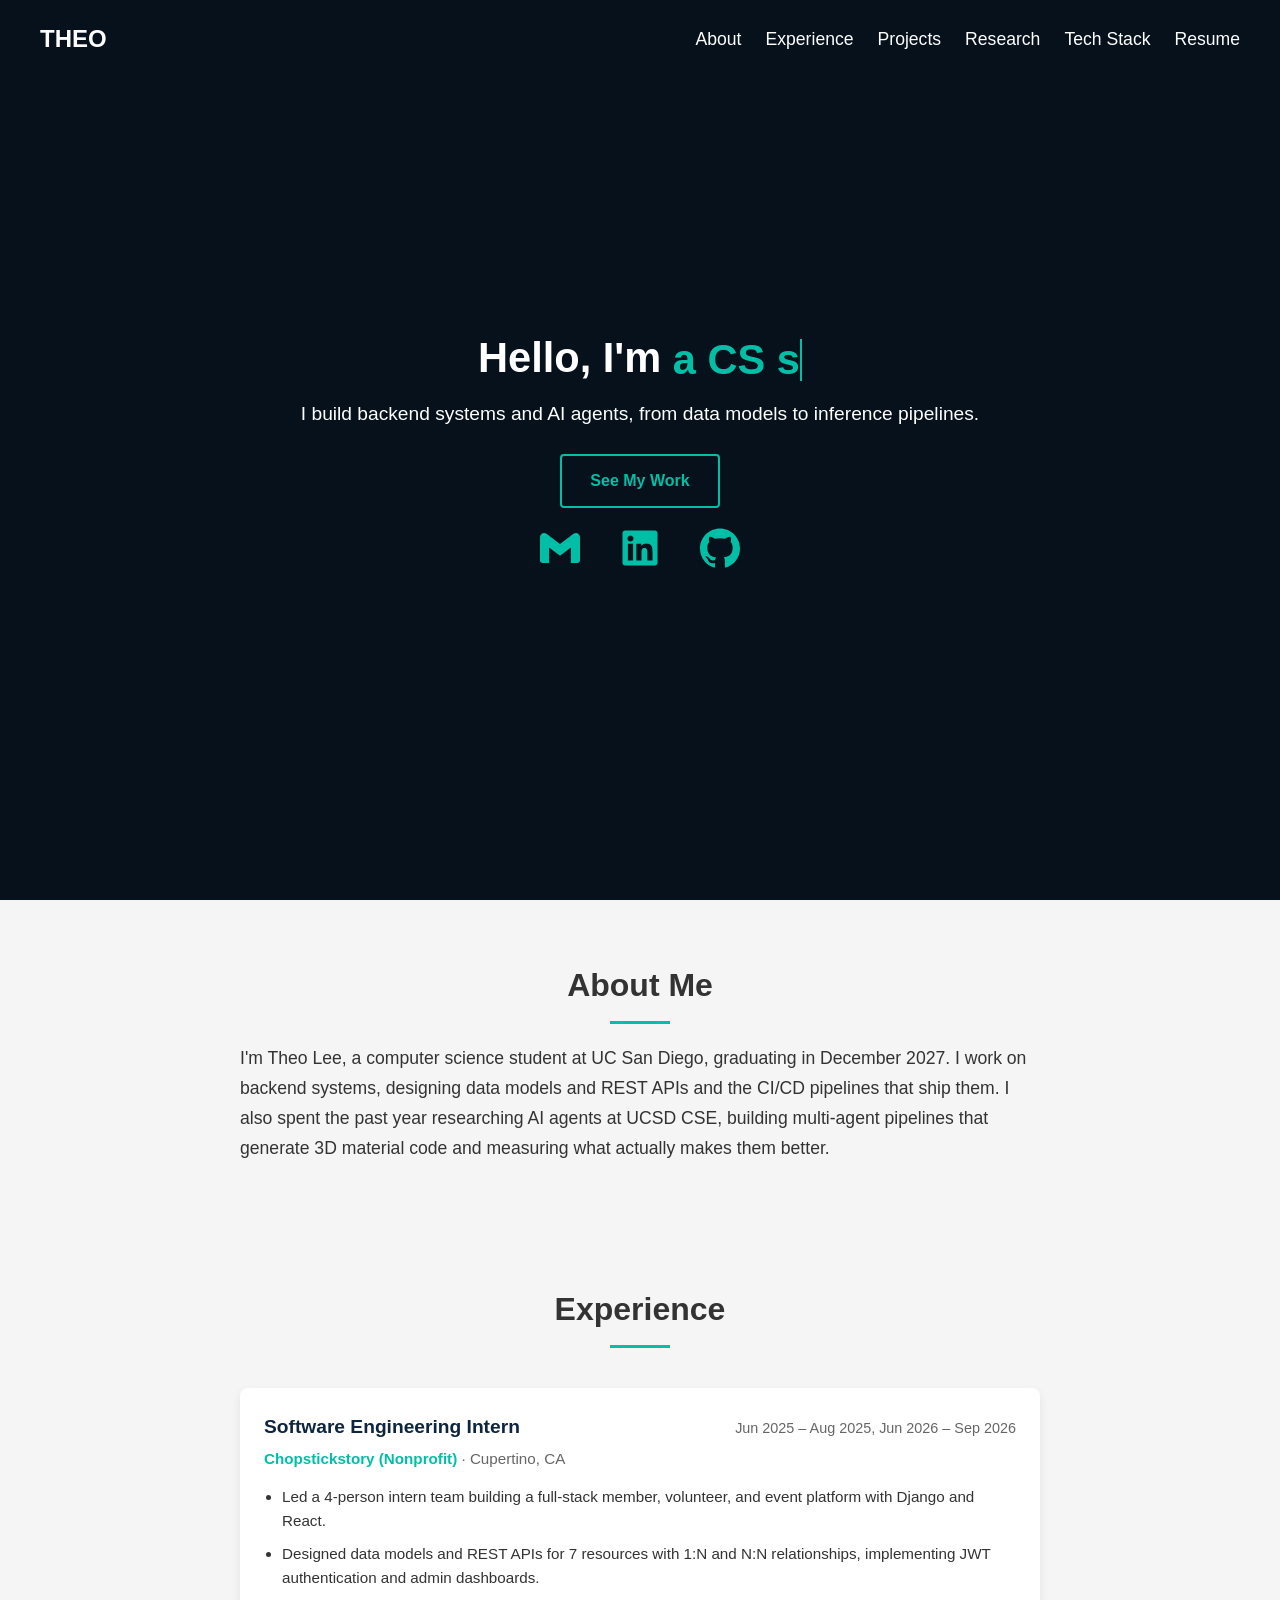
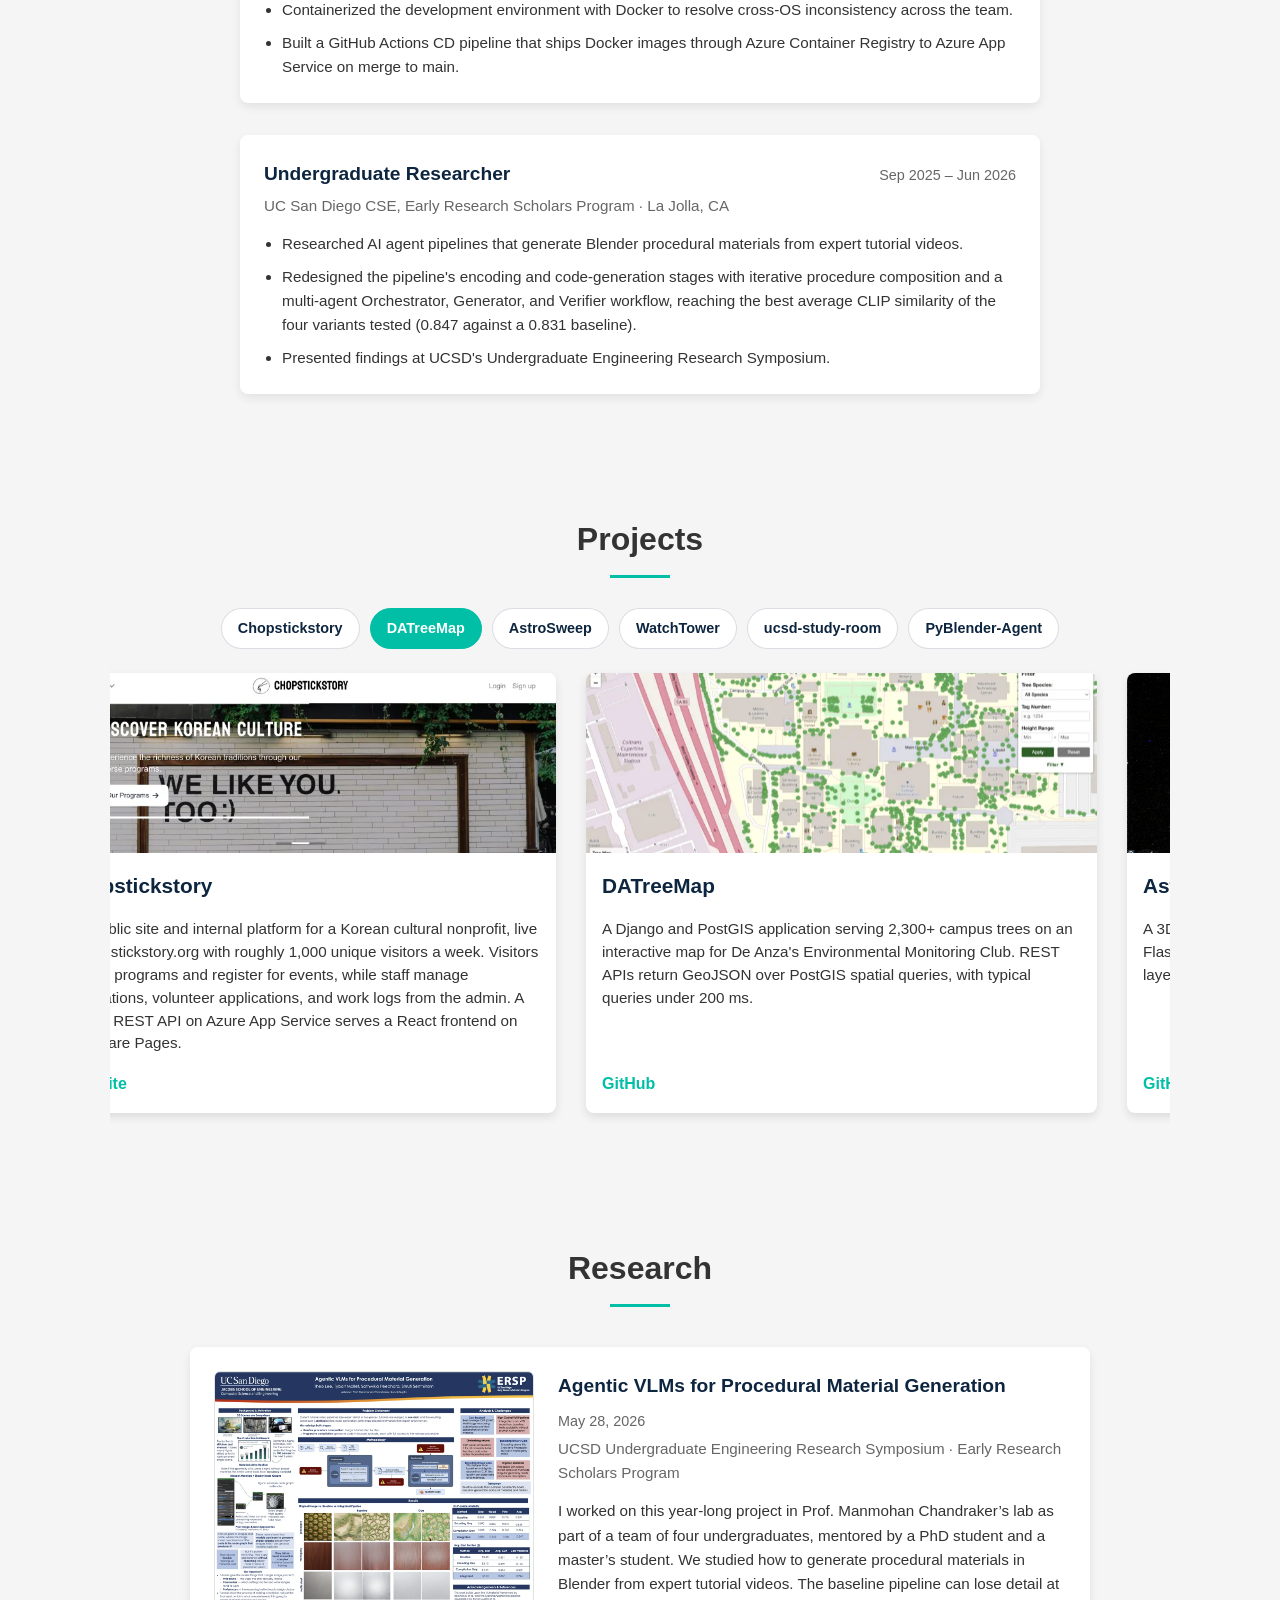
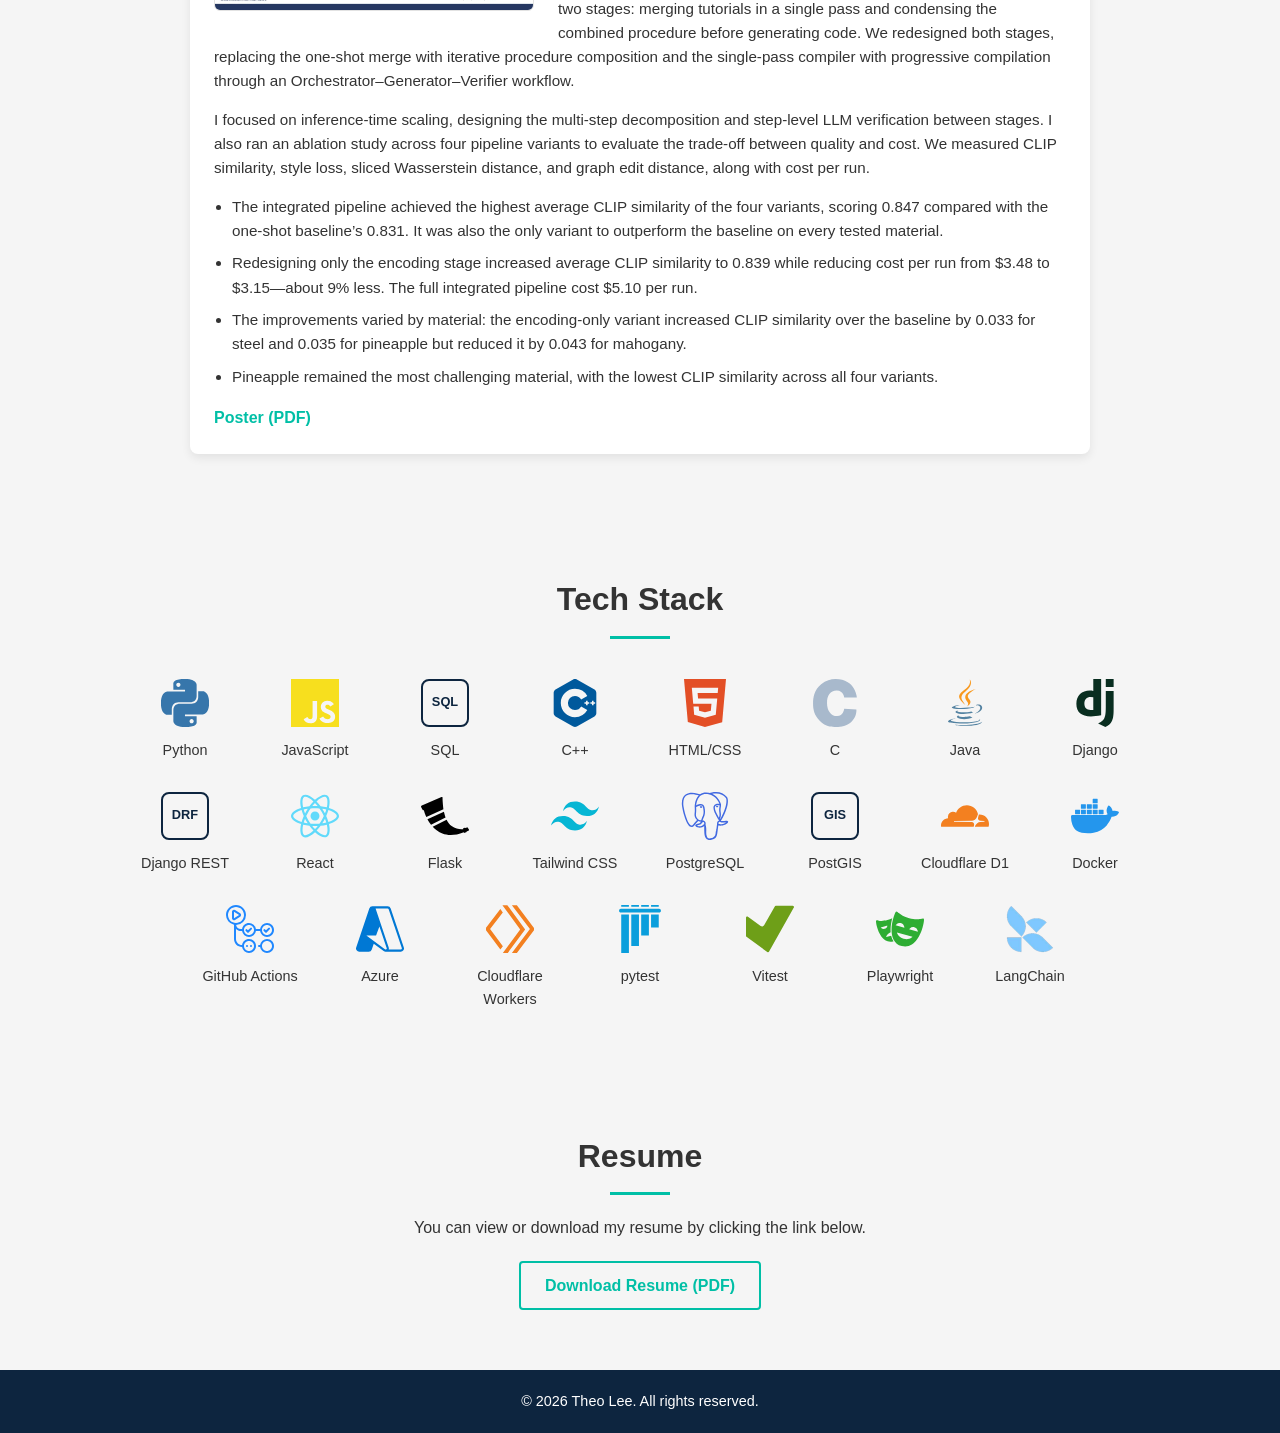
==== commit 36a3ef4a: "feat: drag projects carousel with mouse and fix swipe stopping at first card" ====
--- a/index.html
+++ b/index.html
@@ -358,14 +358,21 @@
       const originals = Array.from(track.querySelectorAll('.project-card'));
       if (originals.length === 0) return;
 
-      // Duplicate the set so the sequence can wrap without a visible jump.
+      // A copy of the set on each side, so the view can sit on the real cards
+      // with a full set of room either way for a hand swipe.
       // The copies are hidden from assistive tech and skipped by tabbing.
-      originals.forEach((card) => {
-        const clone = card.cloneNode(true);
-        clone.setAttribute('aria-hidden', 'true');
-        clone.querySelectorAll('a').forEach((a) => a.setAttribute('tabindex', '-1'));
-        track.appendChild(clone);
-      });
+      function cloneSet() {
+        const set = document.createDocumentFragment();
+        originals.forEach((card) => {
+          const clone = card.cloneNode(true);
+          clone.setAttribute('aria-hidden', 'true');
+          clone.querySelectorAll('a').forEach((a) => a.setAttribute('tabindex', '-1'));
+          set.appendChild(clone);
+        });
+        return set;
+      }
+      track.insertBefore(cloneSet(), originals[0]);
+      track.appendChild(cloneSet());
 
       // One button per project, built from the card titles so the two stay in sync.
       // They only do anything with JS running, so they are created here.
@@ -388,7 +395,7 @@
       // Each card's centre, measured from the start of the loop.
       let centers = [];
       function measure() {
-        const firstClone = track.querySelectorAll('.project-card')[originals.length];
+        const firstClone = track.querySelectorAll('.project-card')[2 * originals.length];
         loopWidth = firstClone ? firstClone.offsetLeft - originals[0].offsetLeft : 0;
         // Read the centres straight off the layout, in scroll coordinates,
         // so the scroller's own padding needs no correction here.
@@ -412,14 +419,76 @@
       track.addEventListener('mouseleave', resume);
       track.addEventListener('focusin', pause);
       track.addEventListener('focusout', resume);
+      // While a finger is down the browser owns the scroll position.
+      let touching = false;
       track.addEventListener('touchstart', () => {
         paused = true;
+        touching = true;
         clearTimeout(touchPauseTimer);
       }, { passive: true });
       track.addEventListener('touchend', () => {
+        touching = false;
         clearTimeout(touchPauseTimer);
         touchPauseTimer = setTimeout(resume, 1000);
       }, { passive: true });
+      track.addEventListener('touchcancel', () => { touching = false; }, { passive: true });
+
+      // Mouse drag, so desktop gets the same grab-and-fling feel as a phone.
+      // Touch and pen are left to the browser's native scrolling.
+      const DRAG_THRESHOLD = 5; // px of movement before a press becomes a drag
+      let drag = null; // { id, startX, startPos, dragging, samples }
+      let velocity = 0; // px/s, the fling left over after a drag is released
+      let suppressClick = false;
+
+      track.addEventListener('pointerdown', (e) => {
+        if (e.pointerType !== 'mouse' || e.button !== 0) return;
+        drag = { id: e.pointerId, startX: e.clientX, startPos: pos, dragging: false, samples: [] };
+        velocity = 0;
+        target = null;
+      });
+      track.addEventListener('pointermove', (e) => {
+        if (!drag || e.pointerId !== drag.id) return;
+        const dx = e.clientX - drag.startX;
+        if (!drag.dragging) {
+          if (Math.abs(dx) < DRAG_THRESHOLD) return;
+          drag.dragging = true;
+          track.setPointerCapture(e.pointerId);
+          track.classList.add('is-dragging');
+        }
+        pos = drag.startPos - dx;
+        drag.samples.push({ t: e.timeStamp, pos });
+        // Only the last moment of the drag matters for the fling.
+        while (drag.samples.length > 2 && e.timeStamp - drag.samples[0].t > 80) drag.samples.shift();
+      });
+      function endDrag(e) {
+        if (!drag || e.pointerId !== drag.id) return;
+        if (drag.dragging) {
+          const s = drag.samples;
+          if (s.length >= 2 && e.timeStamp - s[s.length - 1].t < 80) {
+            const dt = (s[s.length - 1].t - s[0].t) / 1000;
+            if (dt > 0) velocity = (s[s.length - 1].pos - s[0].pos) / dt;
+          }
+          // The click that follows a drag must not open a link.
+          suppressClick = true;
+          setTimeout(() => { suppressClick = false; }, 0);
+          track.classList.remove('is-dragging');
+        }
+        drag = null;
+      }
+      track.addEventListener('pointerup', endDrag);
+      track.addEventListener('pointercancel', endDrag);
+      track.addEventListener('click', (e) => {
+        if (!suppressClick) return;
+        e.preventDefault();
+        e.stopPropagation();
+      }, true);
+      // Images and links would otherwise start a native drag-and-drop.
+      track.addEventListener('dragstart', (e) => e.preventDefault());
+      // Clicking a copy should still follow its link but not move focus
+      // into a card that is hidden from assistive tech.
+      track.addEventListener('mousedown', (e) => {
+        if (e.target.closest('[aria-hidden="true"]')) e.preventDefault();
+      });
 
       // The track wraps, so distances are compared on the shorter way around.
       function shortest(delta) {
@@ -483,22 +552,41 @@
       let last = null;
       // scrollLeft rounds to whole pixels, so a sub-pixel step would be lost
       // every frame. Track the position here and write the accumulated value.
-      let pos = track.scrollLeft;
+      // Start on the real cards in the middle; the view looks the same.
+      let pos = track.scrollLeft + loopWidth;
       let lastApplied = -1;
+      let lastNativeScroll = -Infinity;
 
       function step(now) {
         if (last === null) last = now;
         const dt = (now - last) / 1000;
         last = now;
 
-        // If the reader scrolled by hand, adopt their position and drop
-        // any jump in progress -- they have taken over.
+        // If the reader scrolled by hand (touch, wheel, trackpad), adopt their
+        // position and drop any jump in progress -- they have taken over.
         if (lastApplied >= 0 && Math.abs(track.scrollLeft - lastApplied) > 1) {
           pos = track.scrollLeft;
           target = null;
-        }
-
-        if (target !== null) {
+          velocity = 0;
+          lastNativeScroll = now;
+          lastApplied = track.scrollLeft;
+        }
+
+        // Writing scrollLeft mid-gesture or mid-momentum would cut the native
+        // scroll short, so leave it alone until it has settled.
+        if (touching || now - lastNativeScroll < 150) {
+          syncActive();
+          requestAnimationFrame(step);
+          return;
+        }
+
+        if (drag && drag.dragging) {
+          // pos follows the pointer; nothing to add.
+        } else if (Math.abs(velocity) > 5) {
+          // Coast after a mouse fling, slowing the way a touch fling does.
+          pos += velocity * dt;
+          velocity *= Math.exp(-4 * dt);
+        } else if (target !== null) {
           const delta = shortest(target - pos);
           if (reduceMotion.matches || Math.abs(delta) < 0.5) {
             pos = target;
@@ -508,11 +596,20 @@
             pos += delta * (1 - Math.exp(-9 * dt));
           }
         } else if (!paused && !reduceMotion.matches && loopWidth > 0) {
+          velocity = 0;
           pos += SPEED * dt;
         }
+        // Keep the view on the middle (real) set so there is room both ways.
         if (loopWidth > 0) {
-          if (pos >= loopWidth) pos -= loopWidth;
-          if (pos < 0) pos += loopWidth;
+          let shift = 0;
+          while (pos + shift >= 2 * loopWidth) shift -= loopWidth;
+          while (pos + shift < loopWidth) shift += loopWidth;
+          pos += shift;
+          // A drag in progress measures from its start, so move that too.
+          if (shift && drag) {
+            drag.startPos += shift;
+            drag.samples.forEach((s) => { s.pos += shift; });
+          }
         }
 
         track.scrollLeft = pos;
--- a/assets/css/style.css
+++ b/assets/css/style.css
@@ -534,6 +534,21 @@
      Scrolling by wheel, drag and keyboard still works. */
   scrollbar-width: none;
   -ms-overflow-style: none;
+}
+
+@media (pointer: fine) {
+  .projects-scroller {
+    cursor: grab;
+  }
+}
+
+.projects-scroller.is-dragging {
+  cursor: grabbing;
+  user-select: none;
+}
+
+.projects-scroller.is-dragging .project-card {
+  pointer-events: none;
 }
 
 .projects-scroller::-webkit-scrollbar {
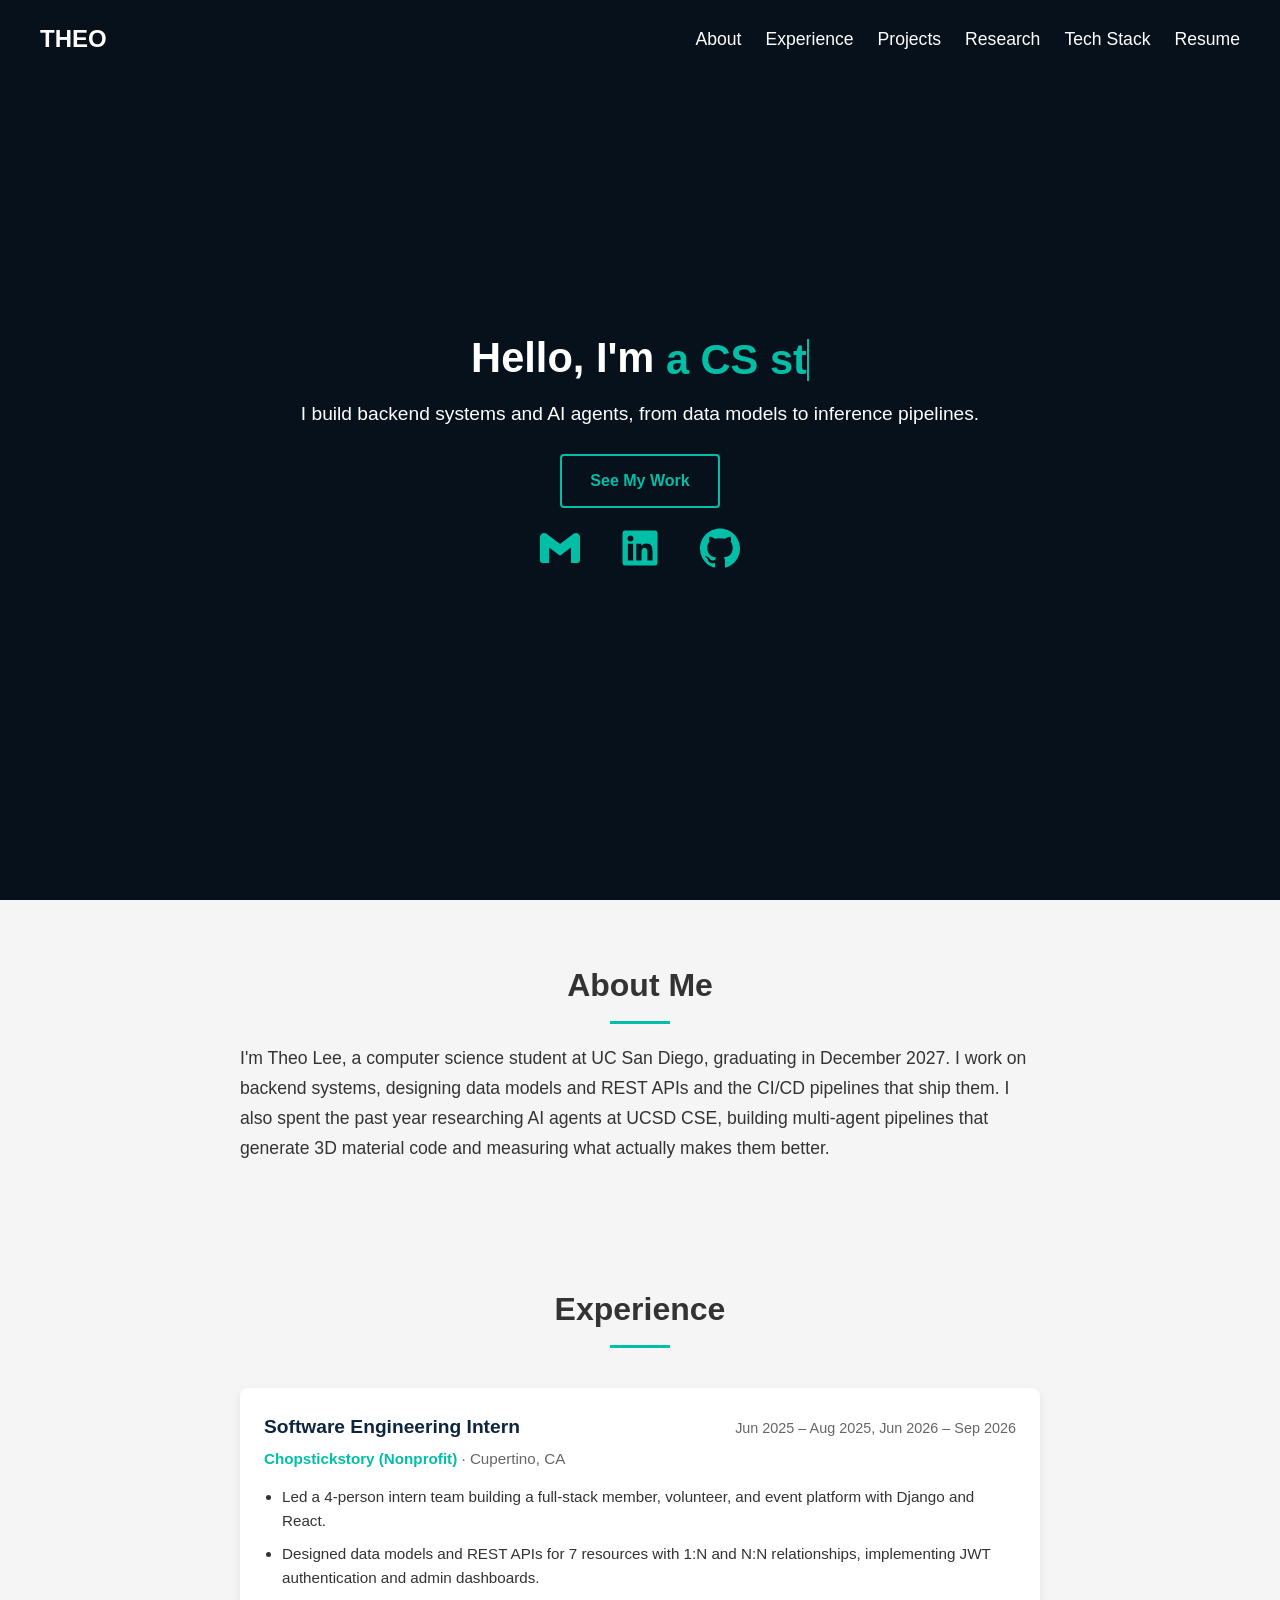
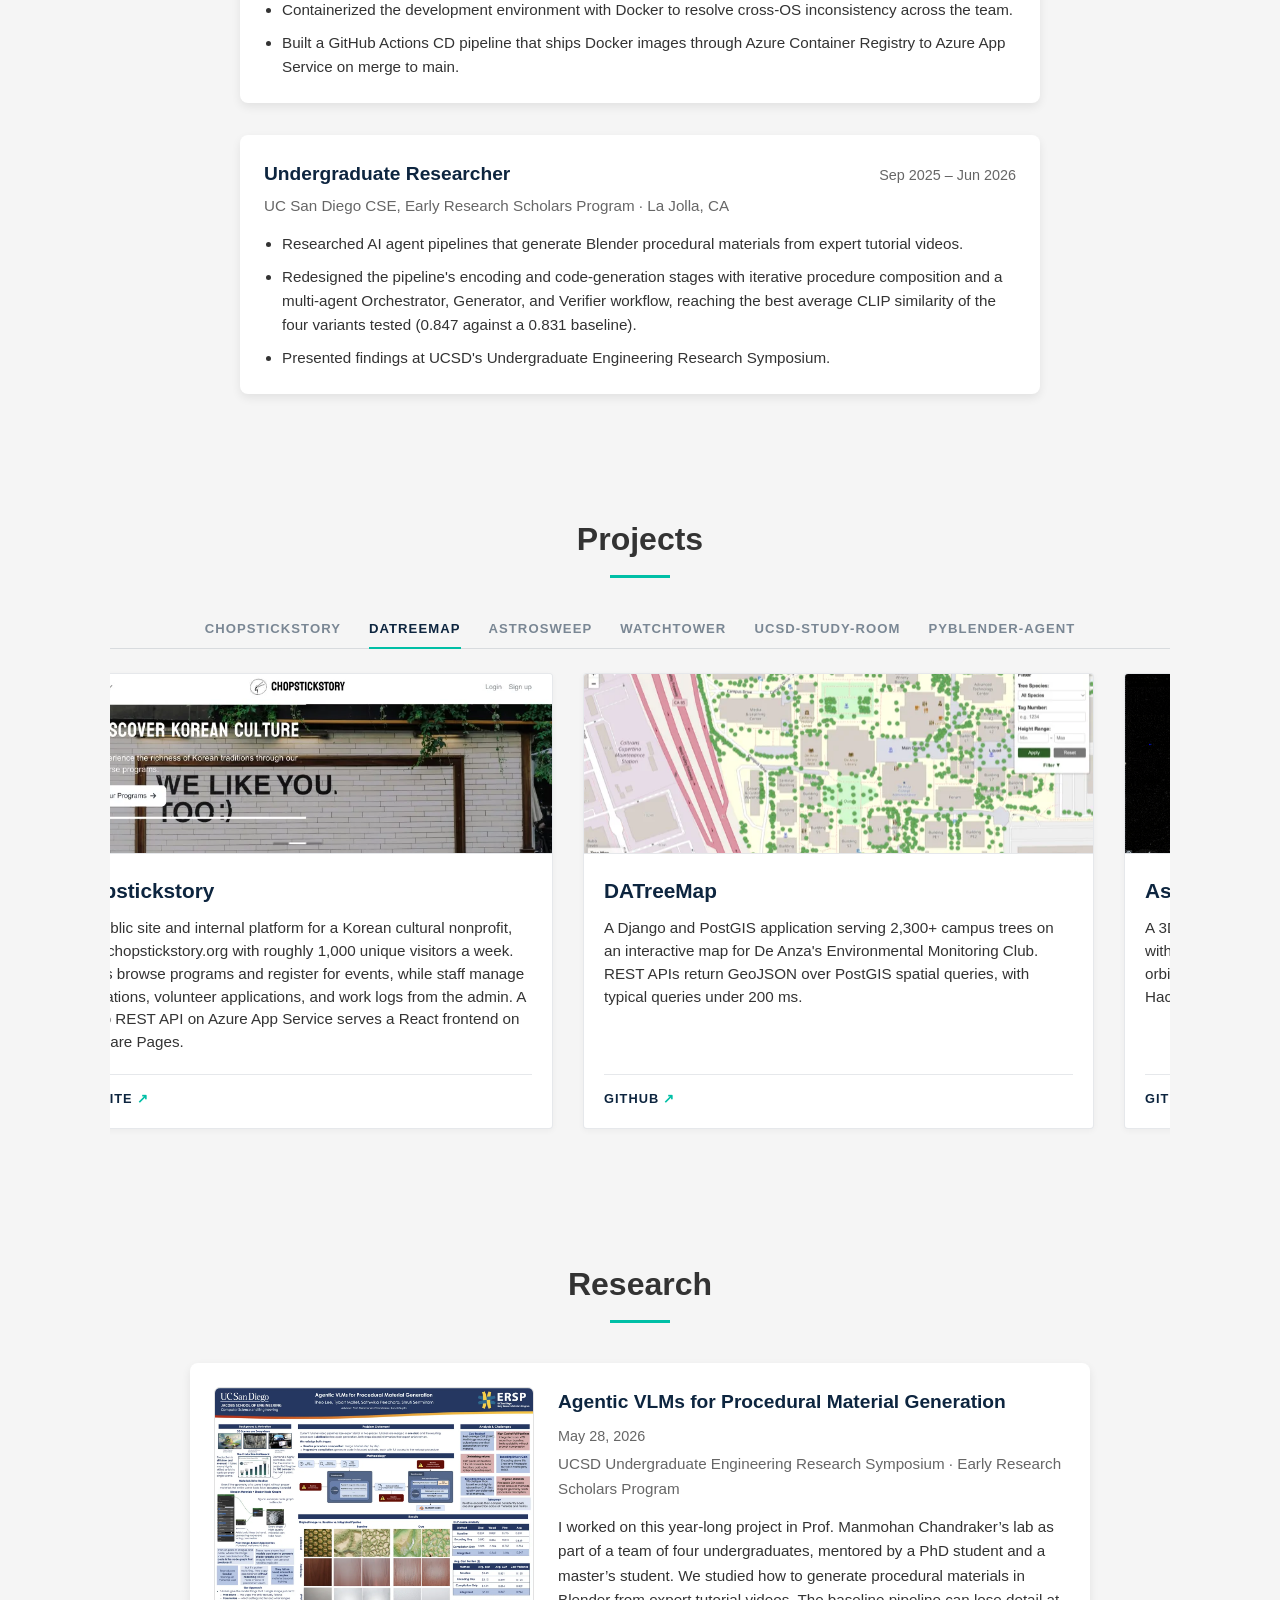
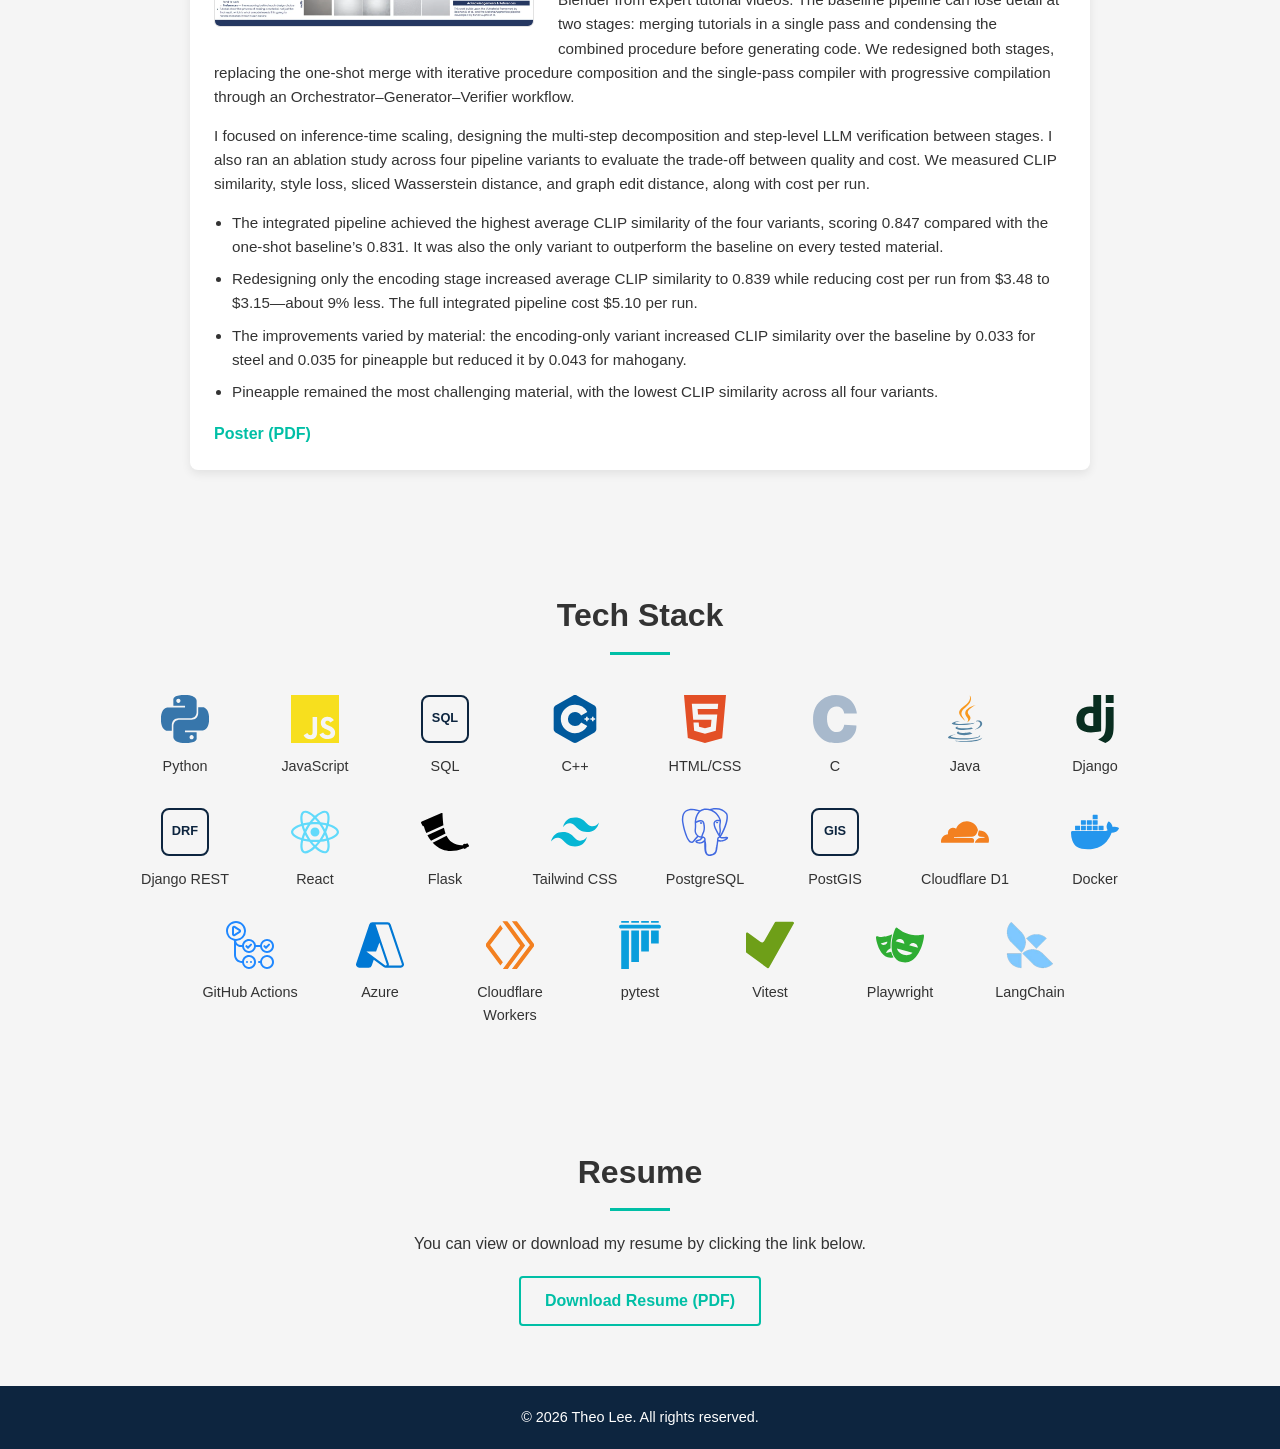
==== commit 0748b8e0: "feat: restyle Projects tabs, cards and links to match site design" ====
--- a/index.html
+++ b/index.html
@@ -125,7 +125,7 @@
           <h3>Chopstickstory</h3>
           <p>The public site and internal platform for a Korean cultural nonprofit, live at chopstickstory.org with roughly 1,000 unique visitors a week. Visitors browse programs and register for events, while staff manage reservations, volunteer applications, and work logs from the admin. A Django REST API on Azure App Service serves a React frontend on Cloudflare Pages.</p>
           <div class="project-links">
-            <a href="https://chopstickstory.org" class="project-link" target="_blank" rel="noopener noreferrer">Live Site</a>
+            <a href="https://chopstickstory.org" class="project-link" target="_blank" rel="noopener noreferrer">Live Site<span class="arrow" aria-hidden="true">&#8599;</span></a>
           </div>
         </div>
         <div class="project-card">
@@ -133,7 +133,7 @@
           <h3>DATreeMap</h3>
           <p>A Django and PostGIS application serving 2,300+ campus trees on an interactive map for De Anza's Environmental Monitoring Club. REST APIs return GeoJSON over PostGIS spatial queries, with typical queries under 200 ms.</p>
           <div class="project-links">
-            <a href="https://github.com/TheoLee021/DATreeMap" class="project-link" target="_blank" rel="noopener noreferrer">GitHub</a>
+            <a href="https://github.com/TheoLee021/DATreeMap" class="project-link" target="_blank" rel="noopener noreferrer">GitHub<span class="arrow" aria-hidden="true">&#8599;</span></a>
           </div>
         </div>
         <div class="project-card">
@@ -141,7 +141,7 @@
           <h3>AstroSweep</h3>
           <p>A 3D simulation game prototype about space debris cleanup, built with Flask and CesiumJS. Simulates 500 debris objects across three orbital layers using real orbital mechanics. Won 2nd place at DA Hacks 3.0.</p>
           <div class="project-links">
-            <a href="https://github.com/TheoLee021/AstroSweep" class="project-link" target="_blank" rel="noopener noreferrer">GitHub</a>
+            <a href="https://github.com/TheoLee021/AstroSweep" class="project-link" target="_blank" rel="noopener noreferrer">GitHub<span class="arrow" aria-hidden="true">&#8599;</span></a>
           </div>
         </div>
         <div class="project-card">
@@ -149,9 +149,9 @@
           <h3>WatchTower</h3>
           <p>Backend Lead on a 13-person Agile team building a lightweight observability dashboard on Cloudflare Workers and D1. Owned the data model, API contract, and the event-ingestion worker with batch validation, payload size limits, and idempotent inserts.</p>
           <div class="project-links">
-            <a href="https://github.com/cse110-sp26-group7/Watchtower" class="project-link" target="_blank" rel="noopener noreferrer">GitHub</a>
-            <a href="https://cse110-sp26-group7.github.io/Watchtower/landing/" class="project-link" target="_blank" rel="noopener noreferrer">Landing</a>
-            <a href="https://youtu.be/rJK7l-YkAIY" class="project-link" target="_blank" rel="noopener noreferrer">Demo</a>
+            <a href="https://github.com/cse110-sp26-group7/Watchtower" class="project-link" target="_blank" rel="noopener noreferrer">GitHub<span class="arrow" aria-hidden="true">&#8599;</span></a>
+            <a href="https://cse110-sp26-group7.github.io/Watchtower/landing/" class="project-link" target="_blank" rel="noopener noreferrer">Landing<span class="arrow" aria-hidden="true">&#8599;</span></a>
+            <a href="https://youtu.be/rJK7l-YkAIY" class="project-link" target="_blank" rel="noopener noreferrer">Demo<span class="arrow" aria-hidden="true">&#8599;</span></a>
           </div>
         </div>
         <div class="project-card">
@@ -159,8 +159,8 @@
           <h3>ucsd-study-room</h3>
           <p>An open-source CLI tool and MCP server published to PyPI that automates UCSD study room search and booking through headless Chrome, handling SAML SSO and Duo Push 2FA with OS-native keychain credential storage.</p>
           <div class="project-links">
-            <a href="https://github.com/TheoLee021/ucsd-study-room" class="project-link" target="_blank" rel="noopener noreferrer">GitHub</a>
-            <a href="https://pypi.org/project/ucsd-study-room/" class="project-link" target="_blank" rel="noopener noreferrer">PyPI</a>
+            <a href="https://github.com/TheoLee021/ucsd-study-room" class="project-link" target="_blank" rel="noopener noreferrer">GitHub<span class="arrow" aria-hidden="true">&#8599;</span></a>
+            <a href="https://pypi.org/project/ucsd-study-room/" class="project-link" target="_blank" rel="noopener noreferrer">PyPI<span class="arrow" aria-hidden="true">&#8599;</span></a>
           </div>
         </div>
         <div class="project-card">
@@ -168,7 +168,7 @@
           <h3>PyBlender-Agent</h3>
           <p>An AI agent that generates Blender procedural materials from natural language. A RAG pipeline retrieves Blender's Python API documentation from a vector database, and MCP JSON-RPC connects the agent to a headless Blender instance that executes the generated code.</p>
           <div class="project-links">
-            <a href="https://github.com/TheoLee021/PyBlender-Agent-V1" class="project-link" target="_blank" rel="noopener noreferrer">GitHub</a>
+            <a href="https://github.com/TheoLee021/PyBlender-Agent-V1" class="project-link" target="_blank" rel="noopener noreferrer">GitHub<span class="arrow" aria-hidden="true">&#8599;</span></a>
           </div>
         </div>
       </div>
--- a/assets/css/style.css
+++ b/assets/css/style.css
@@ -485,42 +485,59 @@
 /* Projects section */
 /* -------------------------------------------------- */
 
-/* Title buttons above the carousel: click to jump to that project */
+/* Title tabs above the carousel: click to jump to that project.
+   Styled like the nav links, a row of labels on one rule. */
 .project-tabs {
   display: flex;
   flex-wrap: wrap;
   justify-content: center;
-  gap: 10px;
+  gap: 4px 28px;
   margin-top: 30px;
+  border-bottom: 1px solid rgba(13, 37, 63, 0.12);
 }
 
 .project-tab {
   font: inherit;
-  font-size: 0.9rem;
+  font-size: 0.82rem;
   font-weight: 600;
-  color: var(--primary-color);
-  background: #ffffff;
-  border: 1px solid rgba(13, 37, 63, 0.15);
-  border-radius: 999px;
-  padding: 8px 16px;
+  letter-spacing: 0.08em;
+  text-transform: uppercase;
+  color: #7a8794;
+  background: none;
+  border: 0;
+  padding: 10px 0;
+  margin-bottom: -1px;
+  position: relative;
   cursor: pointer;
-  transition: background-color 0.3s, color 0.3s, border-color 0.3s;
+  transition: color 0.3s;
+}
+
+.project-tab::after {
+  content: '';
+  position: absolute;
+  left: 0;
+  bottom: 0;
+  width: 0;
+  height: 2px;
+  background: var(--secondary-color);
+  transition: width 0.3s;
 }
 
 .project-tab:hover {
-  border-color: var(--secondary-color);
-  color: var(--secondary-color);
+  color: var(--primary-color);
 }
 
 .project-tab:focus-visible {
-  outline: 3px solid var(--secondary-color);
+  outline: 2px solid var(--secondary-color);
   outline-offset: 2px;
 }
 
 .project-tab[aria-current='true'] {
-  background: var(--secondary-color);
-  border-color: var(--secondary-color);
-  color: #ffffff;
+  color: var(--primary-color);
+}
+
+.project-tab[aria-current='true']::after {
+  width: 100%;
 }
 
 .projects-scroller {
@@ -566,58 +583,67 @@
 
 /* The auto-scroll is decorative motion, so honour the reduced-motion setting */
 @media (prefers-reduced-motion: reduce) {
-  .project-card {
+  .project-card,
+  .project-card::before {
     transition: none;
   }
 }
 
 .project-card {
   background: #ffffff;
-  border-radius: 8px;
+  border: 1px solid rgba(13, 37, 63, 0.1);
+  border-radius: 4px;
   overflow: hidden;
-  box-shadow: 0 4px 10px rgba(0, 0, 0, 0.1);
+  box-shadow: 0 2px 6px rgba(0, 0, 0, 0.04);
   display: flex;
   flex-direction: column;
-  transition: transform 0.3s ease;
+  position: relative;
+  transition: border-color 0.3s, box-shadow 0.3s;
+}
+
+/* Accent line along the top edge, drawn in on hover */
+.project-card::before {
+  content: '';
+  position: absolute;
+  top: 0;
+  left: 0;
+  width: 0;
+  height: 3px;
+  background: var(--secondary-color);
+  z-index: 1;
+  transition: width 0.4s ease;
 }
 
 .project-card:hover {
-  transform: translateY(-5px);
+  border-color: rgba(13, 37, 63, 0.22);
+  box-shadow: 0 6px 18px rgba(0, 0, 0, 0.08);
+}
+
+.project-card:hover::before {
+  width: 100%;
 }
 
 .project-card img {
   width: 100%;
   height: 180px;
   object-fit: cover;
+  border-bottom: 1px solid rgba(13, 37, 63, 0.1);
 }
 
 .project-card h3 {
   font-size: 1.3rem;
-  margin: 16px;
+  margin: 20px 20px 10px;
   color: var(--primary-color);
 }
 
 .project-card p {
-  margin: 0 16px 16px;
+  margin: 0 20px 20px;
   color: var(--dark-text);
   flex: 1;
   font-size: 0.95rem;
   line-height: 1.5;
 }
 
-.project-card .project-link {
-  margin: 0 16px 16px;
-  color: var(--secondary-color);
-  text-decoration: none;
-  font-weight: 600;
-  align-self: flex-start;
-  transition: color 0.3s;
-}
-
-.project-card .project-link:hover {
-  color: var(--primary-color);
-}
-
 .project-links {
   display: flex;
   flex-wrap: wrap;
@@ -627,6 +653,59 @@
 
 .project-links .project-link {
   margin: 0;
+}
+
+/* Card links: small caps labels under a rule, with the nav's underline sweep */
+.project-card .project-links {
+  gap: 22px;
+  margin: 0 20px;
+  padding: 14px 0 16px;
+  border-top: 1px solid rgba(13, 37, 63, 0.1);
+}
+
+.project-card .project-link {
+  font-size: 0.8rem;
+  font-weight: 700;
+  letter-spacing: 0.08em;
+  text-transform: uppercase;
+  color: var(--primary-color);
+  text-decoration: none;
+  position: relative;
+  padding-bottom: 2px;
+  transition: color 0.3s;
+}
+
+.project-card .project-link::after {
+  content: '';
+  position: absolute;
+  left: 0;
+  bottom: -2px;
+  width: 0;
+  height: 2px;
+  background: var(--secondary-color);
+  transition: width 0.3s;
+}
+
+.project-card .project-link .arrow {
+  display: inline-block;
+  margin-left: 4px;
+  color: var(--secondary-color);
+  transition: transform 0.3s;
+}
+
+.project-card .project-link:hover,
+.project-card .project-link:focus-visible {
+  color: var(--secondary-color);
+}
+
+.project-card .project-link:hover::after,
+.project-card .project-link:focus-visible::after {
+  width: 100%;
+}
+
+.project-card .project-link:hover .arrow,
+.project-card .project-link:focus-visible .arrow {
+  transform: translate(2px, -2px);
 }
 
 /* -------------------------------------------------- */
@@ -879,14 +958,14 @@
     padding: 10px 20px;
   }
 
-  /* Keep the project buttons to fewer rows on a narrow screen */
+  /* Keep the project tabs to fewer rows on a narrow screen */
   .project-tabs {
-    gap: 8px;
+    gap: 0 18px;
   }
 
   .project-tab {
-    font-size: 0.82rem;
-    padding: 6px 12px;
+    font-size: 0.74rem;
+    padding: 8px 0;
   }
 
   /* Allow typing effect to wrap on mobile */
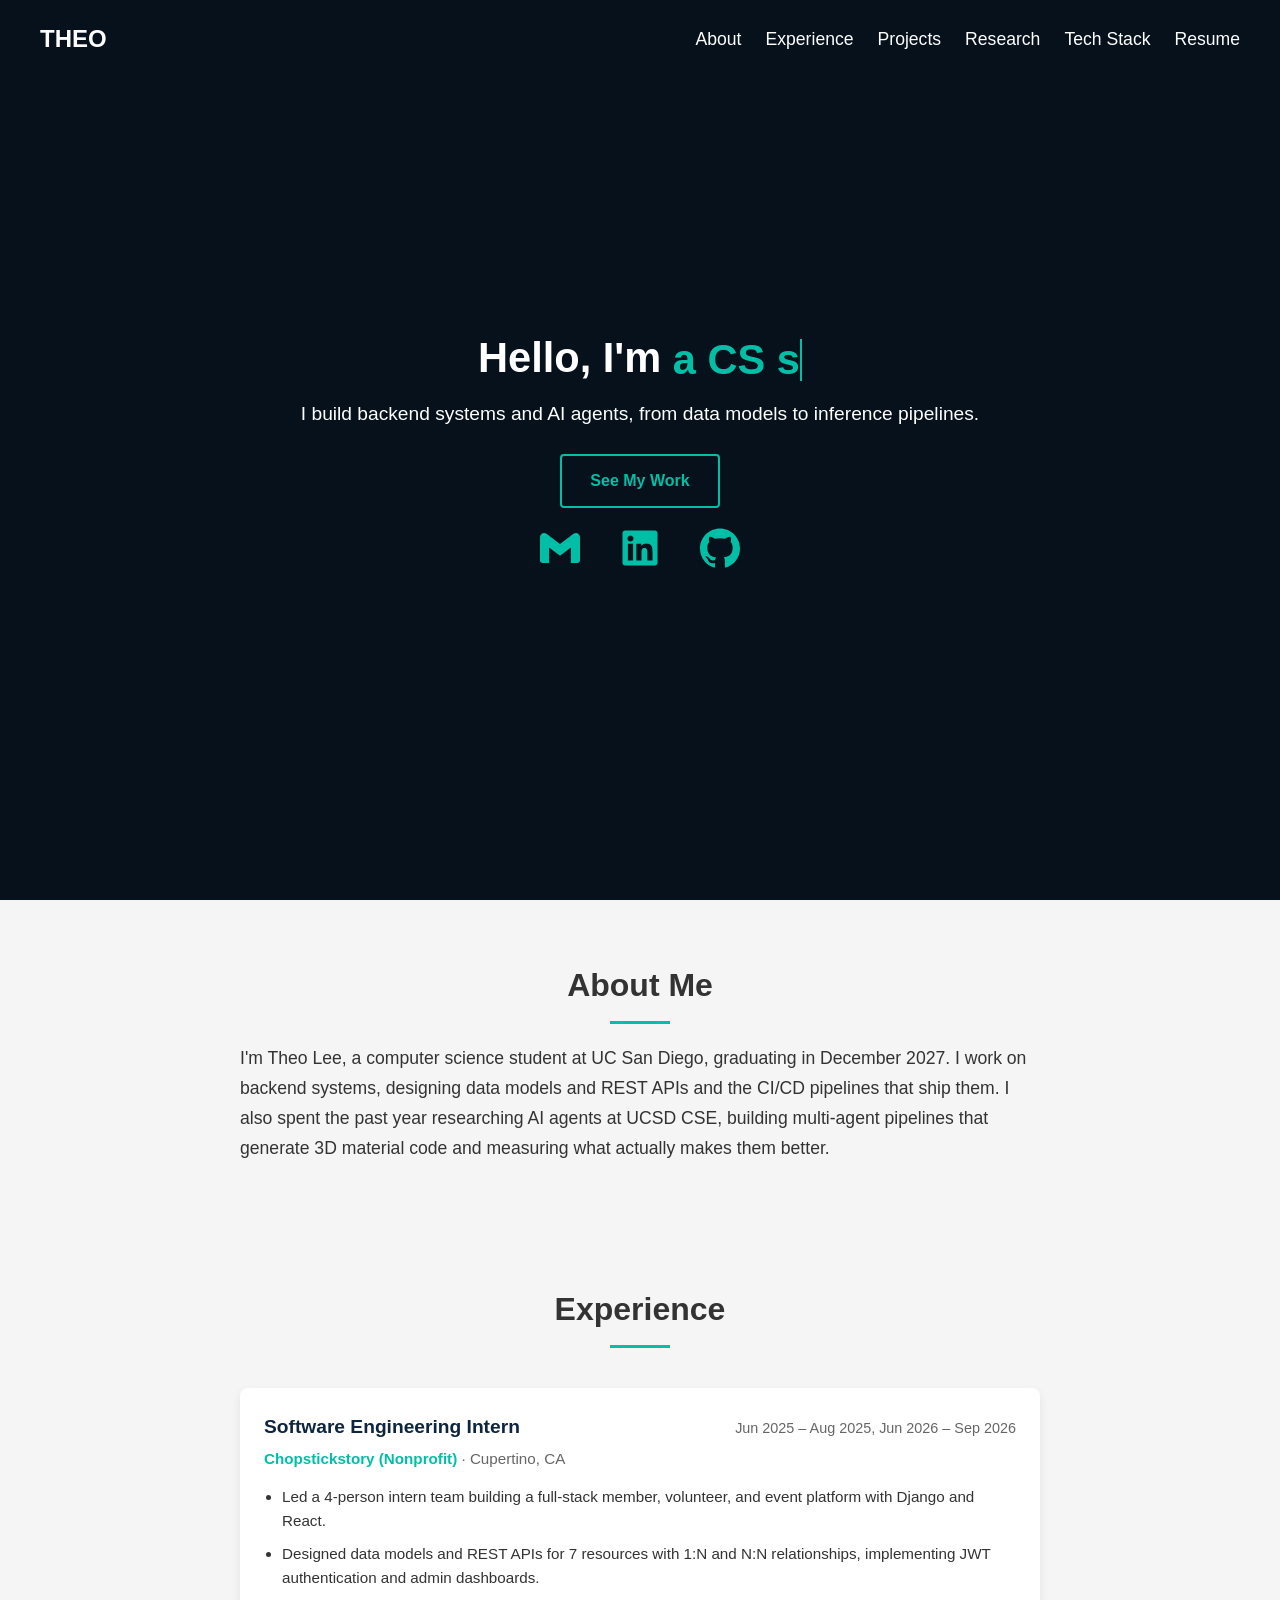
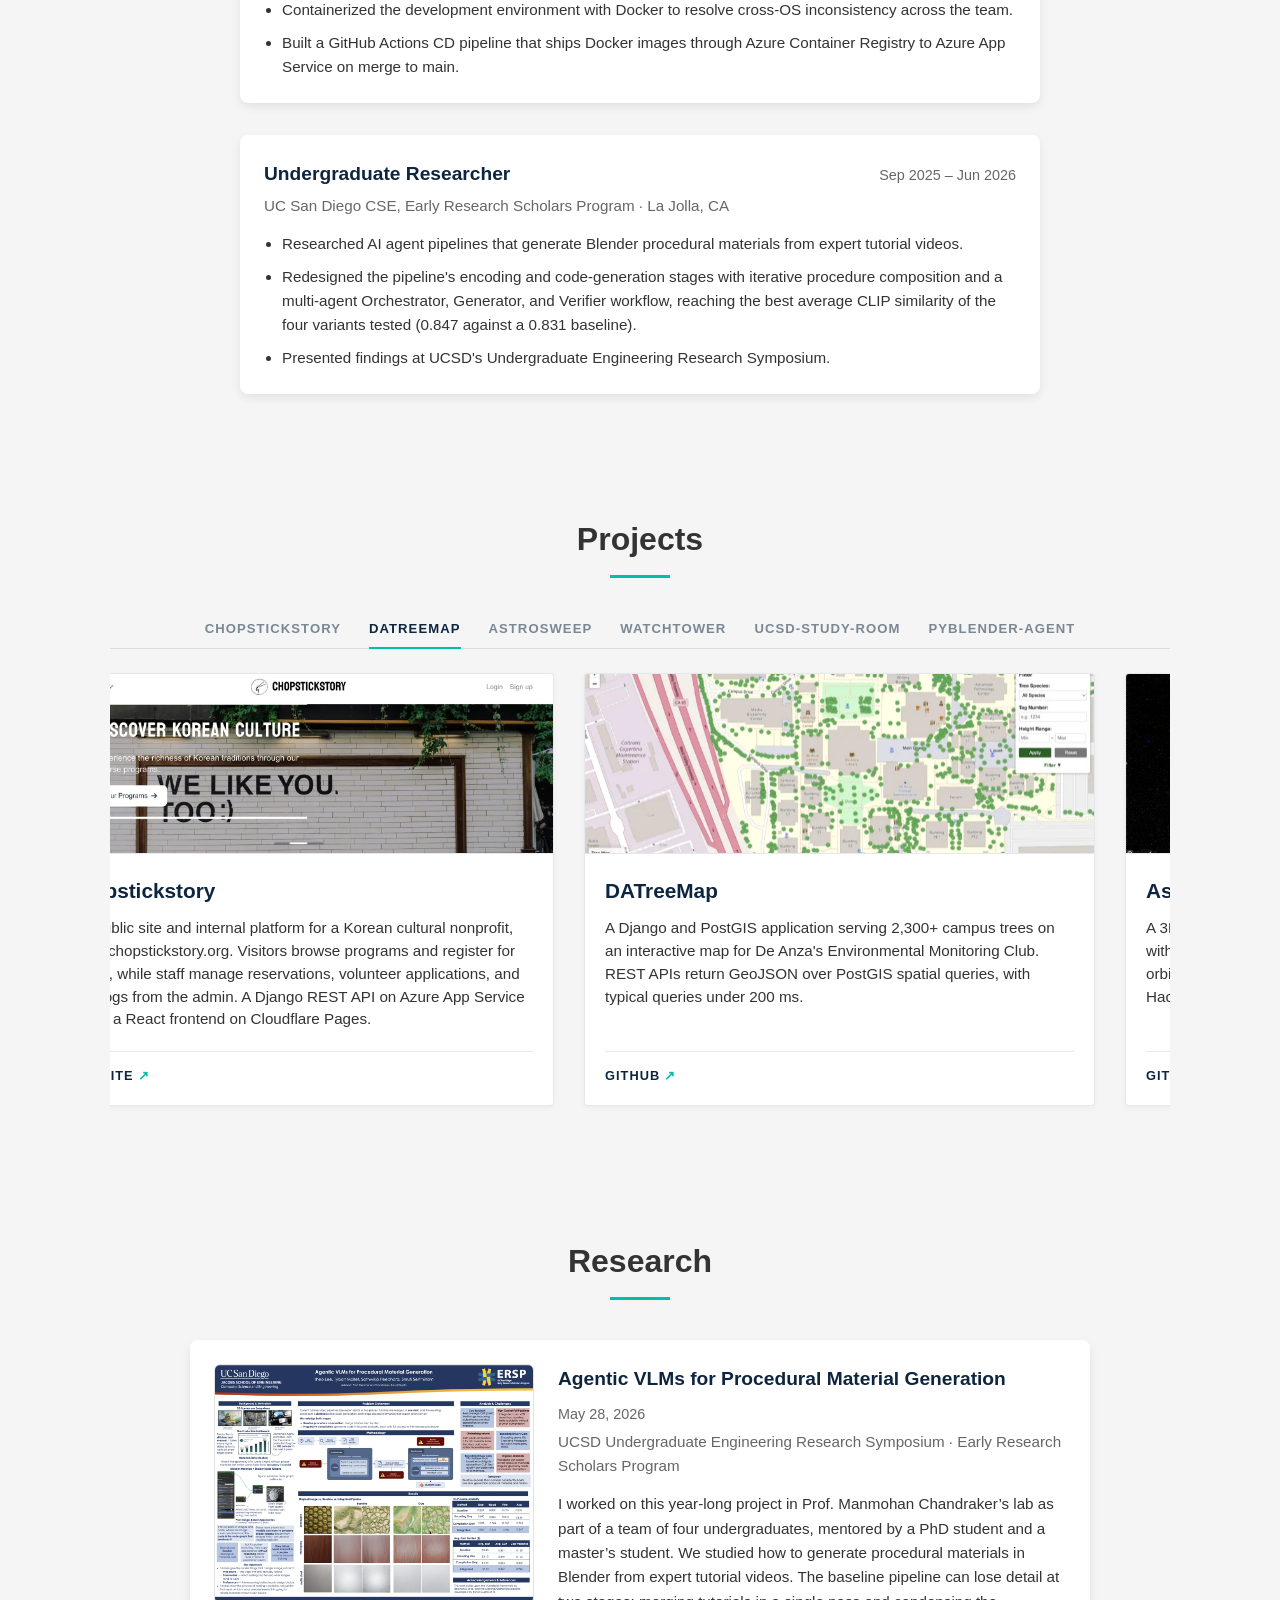
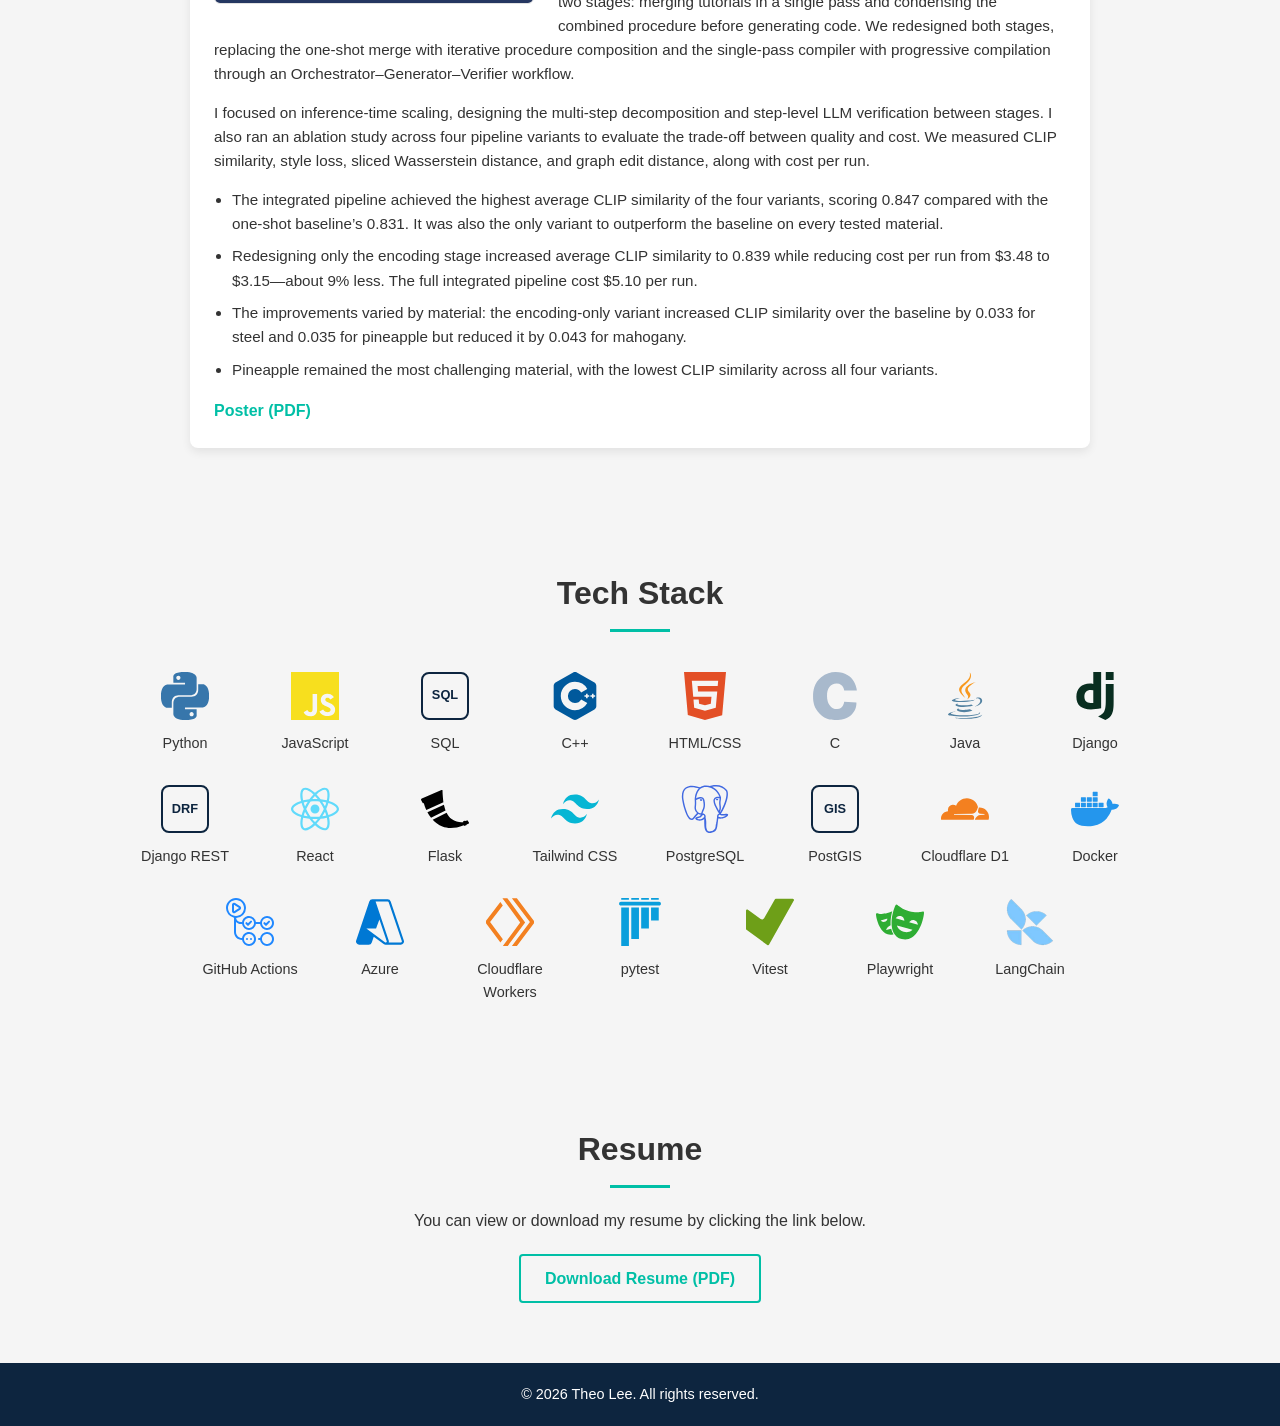
==== commit 8c944b6b: "feat: simplify card hover, update WatchTower demo link and Chopstickstory copy" ====
--- a/index.html
+++ b/index.html
@@ -123,7 +123,7 @@
         <div class="project-card" data-project="chopstickstory">
           <img src="assets/images/chopstickstory.webp" alt="Chopstickstory home page with the site navigation and a Discover Korean Culture headline" loading="lazy">
           <h3>Chopstickstory</h3>
-          <p>The public site and internal platform for a Korean cultural nonprofit, live at chopstickstory.org with roughly 1,000 unique visitors a week. Visitors browse programs and register for events, while staff manage reservations, volunteer applications, and work logs from the admin. A Django REST API on Azure App Service serves a React frontend on Cloudflare Pages.</p>
+          <p>The public site and internal platform for a Korean cultural nonprofit, live at chopstickstory.org. Visitors browse programs and register for events, while staff manage reservations, volunteer applications, and work logs from the admin. A Django REST API on Azure App Service serves a React frontend on Cloudflare Pages.</p>
           <div class="project-links">
             <a href="https://chopstickstory.org" class="project-link" target="_blank" rel="noopener noreferrer">Live Site<span class="arrow" aria-hidden="true">&#8599;</span></a>
           </div>
@@ -151,7 +151,7 @@
           <div class="project-links">
             <a href="https://github.com/cse110-sp26-group7/Watchtower" class="project-link" target="_blank" rel="noopener noreferrer">GitHub<span class="arrow" aria-hidden="true">&#8599;</span></a>
             <a href="https://cse110-sp26-group7.github.io/Watchtower/landing/" class="project-link" target="_blank" rel="noopener noreferrer">Landing<span class="arrow" aria-hidden="true">&#8599;</span></a>
-            <a href="https://youtu.be/rJK7l-YkAIY" class="project-link" target="_blank" rel="noopener noreferrer">Demo<span class="arrow" aria-hidden="true">&#8599;</span></a>
+            <a href="https://youtu.be/rJK7l-YkAIY?si=hnxTpk_2eZT9fHYv&amp;t=55" class="project-link" target="_blank" rel="noopener noreferrer">Demo<span class="arrow" aria-hidden="true">&#8599;</span></a>
           </div>
         </div>
         <div class="project-card">
--- a/assets/css/style.css
+++ b/assets/css/style.css
@@ -583,8 +583,7 @@
 
 /* The auto-scroll is decorative motion, so honour the reduced-motion setting */
 @media (prefers-reduced-motion: reduce) {
-  .project-card,
-  .project-card::before {
+  .project-card {
     transition: none;
   }
 }
@@ -597,30 +596,11 @@
   box-shadow: 0 2px 6px rgba(0, 0, 0, 0.04);
   display: flex;
   flex-direction: column;
-  position: relative;
-  transition: border-color 0.3s, box-shadow 0.3s;
-}
-
-/* Accent line along the top edge, drawn in on hover */
-.project-card::before {
-  content: '';
-  position: absolute;
-  top: 0;
-  left: 0;
-  width: 0;
-  height: 3px;
-  background: var(--secondary-color);
-  z-index: 1;
-  transition: width 0.4s ease;
+  transition: box-shadow 0.3s;
 }
 
 .project-card:hover {
-  border-color: rgba(13, 37, 63, 0.22);
   box-shadow: 0 6px 18px rgba(0, 0, 0, 0.08);
-}
-
-.project-card:hover::before {
-  width: 100%;
 }
 
 .project-card img {
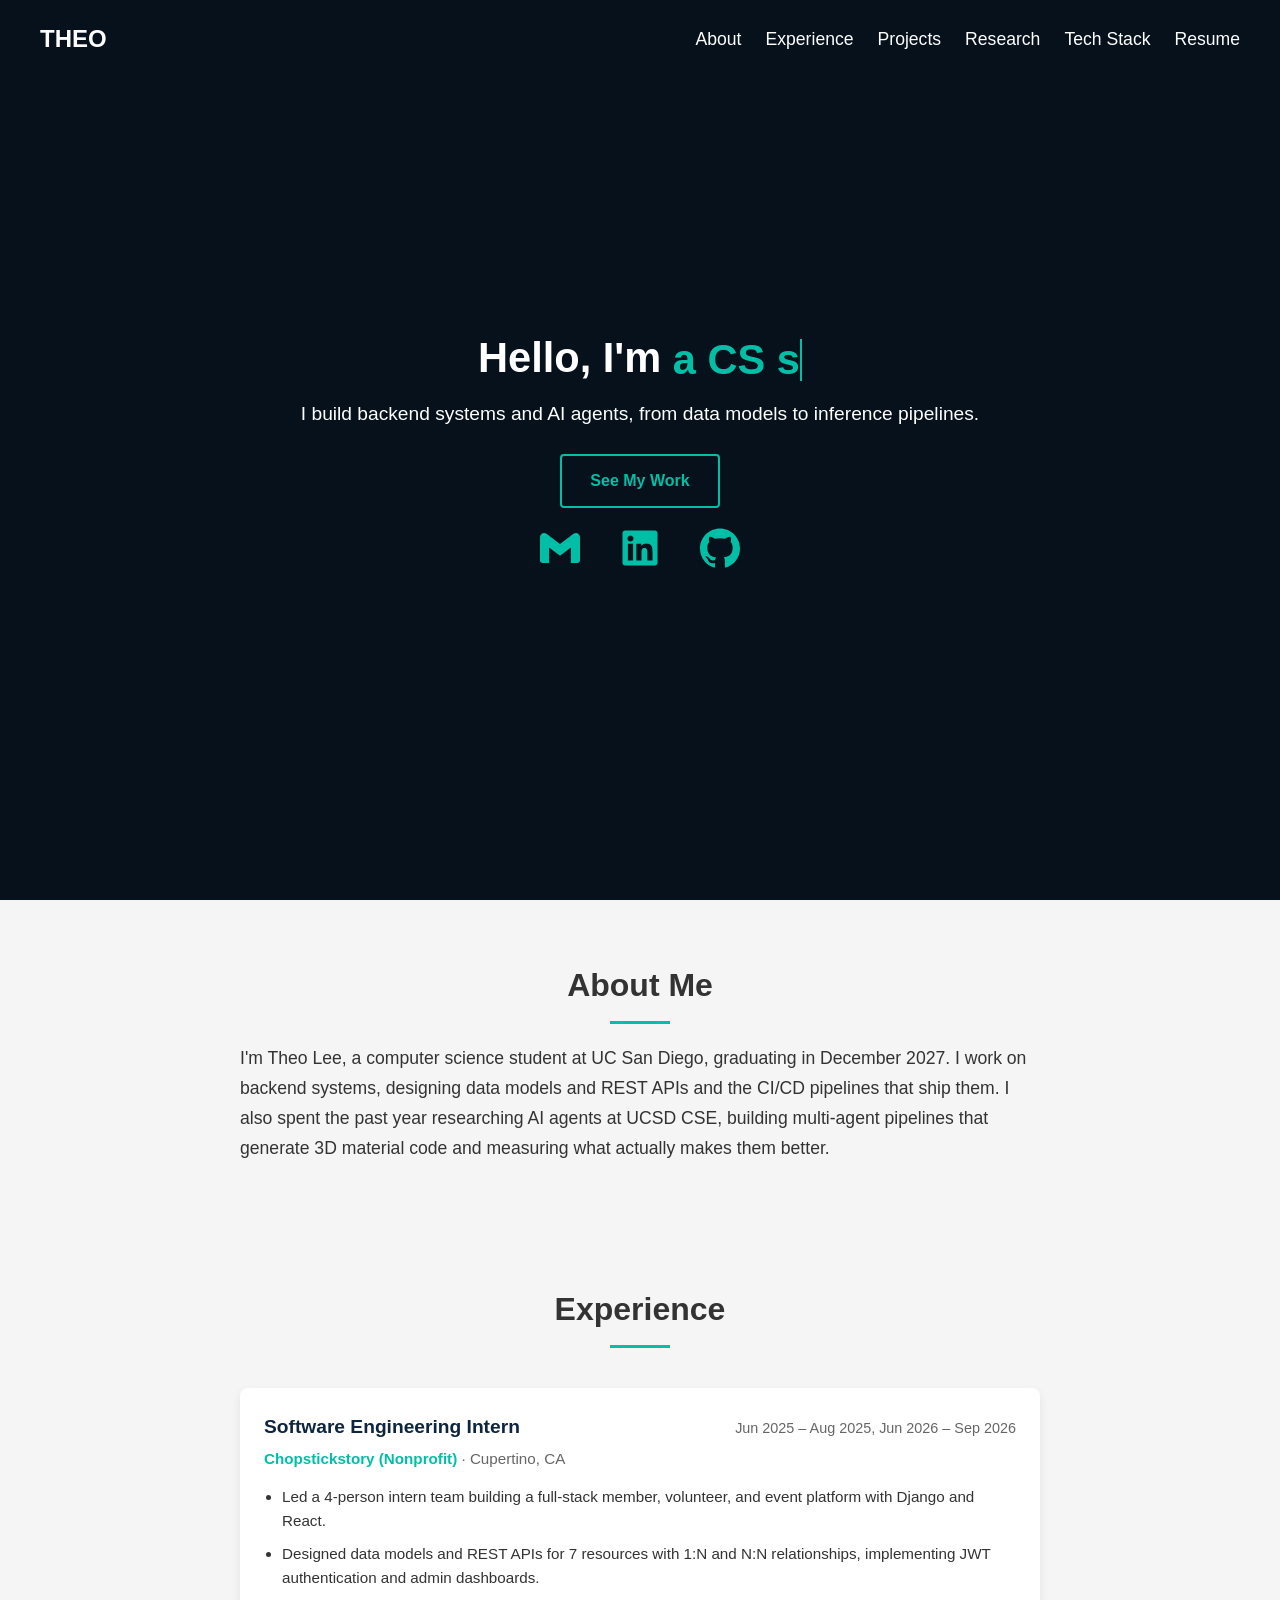
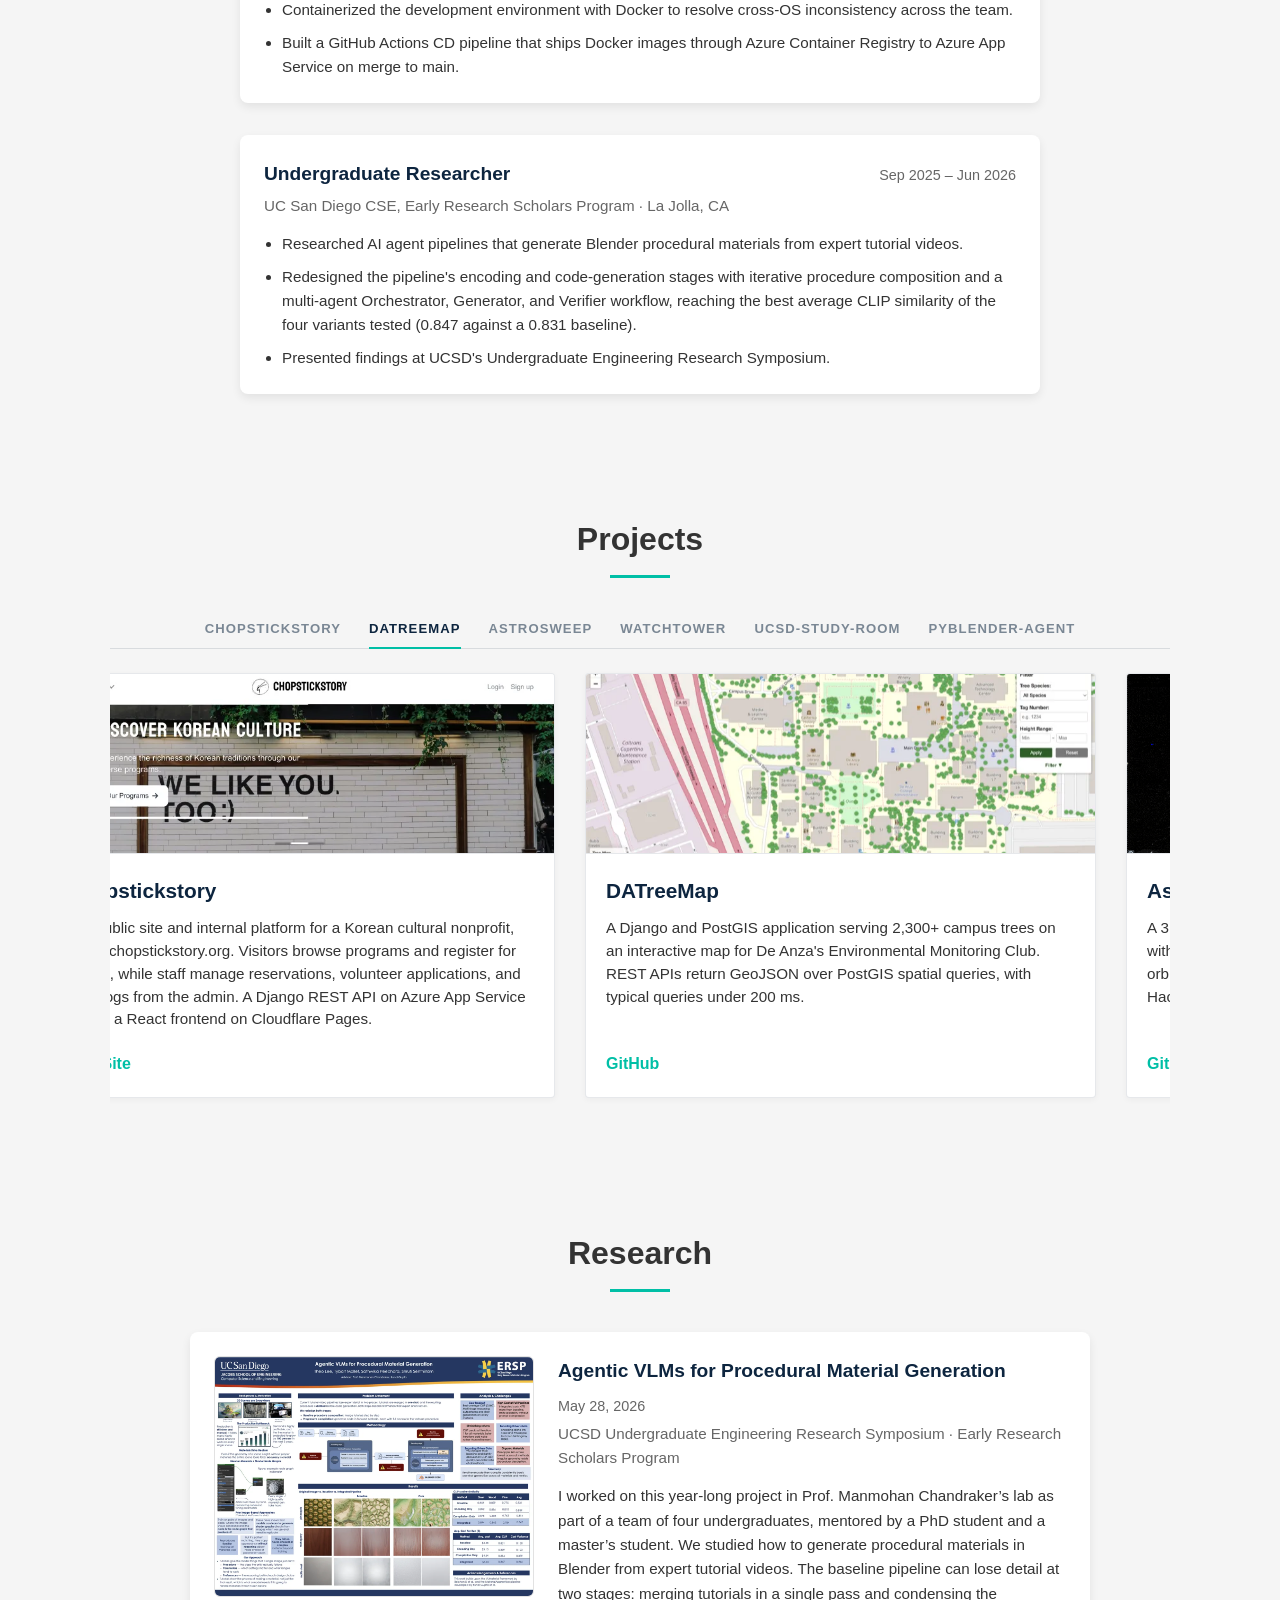
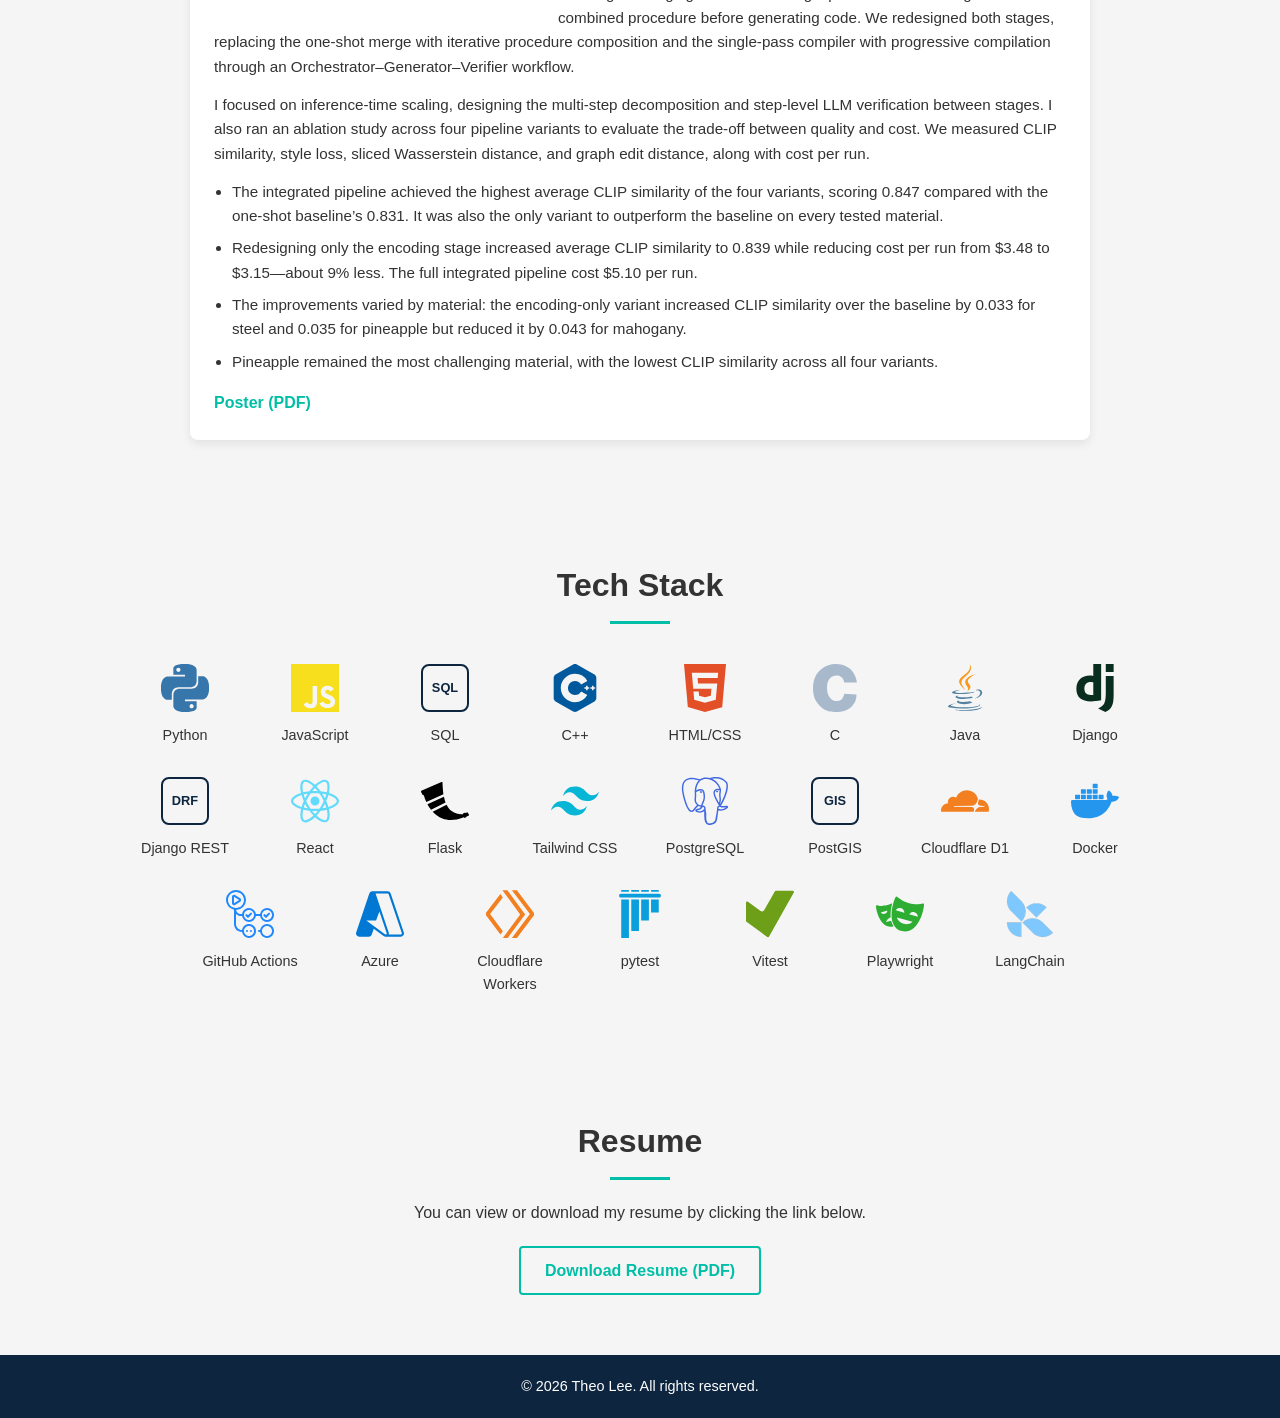
==== commit 5725d628: "fix: restore previous project card link style" ====
--- a/index.html
+++ b/index.html
@@ -125,7 +125,7 @@
           <h3>Chopstickstory</h3>
           <p>The public site and internal platform for a Korean cultural nonprofit, live at chopstickstory.org. Visitors browse programs and register for events, while staff manage reservations, volunteer applications, and work logs from the admin. A Django REST API on Azure App Service serves a React frontend on Cloudflare Pages.</p>
           <div class="project-links">
-            <a href="https://chopstickstory.org" class="project-link" target="_blank" rel="noopener noreferrer">Live Site<span class="arrow" aria-hidden="true">&#8599;</span></a>
+            <a href="https://chopstickstory.org" class="project-link" target="_blank" rel="noopener noreferrer">Live Site</a>
           </div>
         </div>
         <div class="project-card">
@@ -133,7 +133,7 @@
           <h3>DATreeMap</h3>
           <p>A Django and PostGIS application serving 2,300+ campus trees on an interactive map for De Anza's Environmental Monitoring Club. REST APIs return GeoJSON over PostGIS spatial queries, with typical queries under 200 ms.</p>
           <div class="project-links">
-            <a href="https://github.com/TheoLee021/DATreeMap" class="project-link" target="_blank" rel="noopener noreferrer">GitHub<span class="arrow" aria-hidden="true">&#8599;</span></a>
+            <a href="https://github.com/TheoLee021/DATreeMap" class="project-link" target="_blank" rel="noopener noreferrer">GitHub</a>
           </div>
         </div>
         <div class="project-card">
@@ -141,7 +141,7 @@
           <h3>AstroSweep</h3>
           <p>A 3D simulation game prototype about space debris cleanup, built with Flask and CesiumJS. Simulates 500 debris objects across three orbital layers using real orbital mechanics. Won 2nd place at DA Hacks 3.0.</p>
           <div class="project-links">
-            <a href="https://github.com/TheoLee021/AstroSweep" class="project-link" target="_blank" rel="noopener noreferrer">GitHub<span class="arrow" aria-hidden="true">&#8599;</span></a>
+            <a href="https://github.com/TheoLee021/AstroSweep" class="project-link" target="_blank" rel="noopener noreferrer">GitHub</a>
           </div>
         </div>
         <div class="project-card">
@@ -149,9 +149,9 @@
           <h3>WatchTower</h3>
           <p>Backend Lead on a 13-person Agile team building a lightweight observability dashboard on Cloudflare Workers and D1. Owned the data model, API contract, and the event-ingestion worker with batch validation, payload size limits, and idempotent inserts.</p>
           <div class="project-links">
-            <a href="https://github.com/cse110-sp26-group7/Watchtower" class="project-link" target="_blank" rel="noopener noreferrer">GitHub<span class="arrow" aria-hidden="true">&#8599;</span></a>
-            <a href="https://cse110-sp26-group7.github.io/Watchtower/landing/" class="project-link" target="_blank" rel="noopener noreferrer">Landing<span class="arrow" aria-hidden="true">&#8599;</span></a>
-            <a href="https://youtu.be/rJK7l-YkAIY?si=hnxTpk_2eZT9fHYv&amp;t=55" class="project-link" target="_blank" rel="noopener noreferrer">Demo<span class="arrow" aria-hidden="true">&#8599;</span></a>
+            <a href="https://github.com/cse110-sp26-group7/Watchtower" class="project-link" target="_blank" rel="noopener noreferrer">GitHub</a>
+            <a href="https://cse110-sp26-group7.github.io/Watchtower/landing/" class="project-link" target="_blank" rel="noopener noreferrer">Landing</a>
+            <a href="https://youtu.be/rJK7l-YkAIY?si=hnxTpk_2eZT9fHYv&amp;t=55" class="project-link" target="_blank" rel="noopener noreferrer">Demo</a>
           </div>
         </div>
         <div class="project-card">
@@ -159,8 +159,8 @@
           <h3>ucsd-study-room</h3>
           <p>An open-source CLI tool and MCP server published to PyPI that automates UCSD study room search and booking through headless Chrome, handling SAML SSO and Duo Push 2FA with OS-native keychain credential storage.</p>
           <div class="project-links">
-            <a href="https://github.com/TheoLee021/ucsd-study-room" class="project-link" target="_blank" rel="noopener noreferrer">GitHub<span class="arrow" aria-hidden="true">&#8599;</span></a>
-            <a href="https://pypi.org/project/ucsd-study-room/" class="project-link" target="_blank" rel="noopener noreferrer">PyPI<span class="arrow" aria-hidden="true">&#8599;</span></a>
+            <a href="https://github.com/TheoLee021/ucsd-study-room" class="project-link" target="_blank" rel="noopener noreferrer">GitHub</a>
+            <a href="https://pypi.org/project/ucsd-study-room/" class="project-link" target="_blank" rel="noopener noreferrer">PyPI</a>
           </div>
         </div>
         <div class="project-card">
@@ -168,7 +168,7 @@
           <h3>PyBlender-Agent</h3>
           <p>An AI agent that generates Blender procedural materials from natural language. A RAG pipeline retrieves Blender's Python API documentation from a vector database, and MCP JSON-RPC connects the agent to a headless Blender instance that executes the generated code.</p>
           <div class="project-links">
-            <a href="https://github.com/TheoLee021/PyBlender-Agent-V1" class="project-link" target="_blank" rel="noopener noreferrer">GitHub<span class="arrow" aria-hidden="true">&#8599;</span></a>
+            <a href="https://github.com/TheoLee021/PyBlender-Agent-V1" class="project-link" target="_blank" rel="noopener noreferrer">GitHub</a>
           </div>
         </div>
       </div>
--- a/assets/css/style.css
+++ b/assets/css/style.css
@@ -624,6 +624,19 @@
   line-height: 1.5;
 }
 
+.project-card .project-link {
+  margin: 0 16px 16px;
+  color: var(--secondary-color);
+  text-decoration: none;
+  font-weight: 600;
+  align-self: flex-start;
+  transition: color 0.3s;
+}
+
+.project-card .project-link:hover {
+  color: var(--primary-color);
+}
+
 .project-links {
   display: flex;
   flex-wrap: wrap;
@@ -635,57 +648,9 @@
   margin: 0;
 }
 
-/* Card links: small caps labels under a rule, with the nav's underline sweep */
+/* Line the links up with the card's text padding */
 .project-card .project-links {
-  gap: 22px;
-  margin: 0 20px;
-  padding: 14px 0 16px;
-  border-top: 1px solid rgba(13, 37, 63, 0.1);
-}
-
-.project-card .project-link {
-  font-size: 0.8rem;
-  font-weight: 700;
-  letter-spacing: 0.08em;
-  text-transform: uppercase;
-  color: var(--primary-color);
-  text-decoration: none;
-  position: relative;
-  padding-bottom: 2px;
-  transition: color 0.3s;
-}
-
-.project-card .project-link::after {
-  content: '';
-  position: absolute;
-  left: 0;
-  bottom: -2px;
-  width: 0;
-  height: 2px;
-  background: var(--secondary-color);
-  transition: width 0.3s;
-}
-
-.project-card .project-link .arrow {
-  display: inline-block;
-  margin-left: 4px;
-  color: var(--secondary-color);
-  transition: transform 0.3s;
-}
-
-.project-card .project-link:hover,
-.project-card .project-link:focus-visible {
-  color: var(--secondary-color);
-}
-
-.project-card .project-link:hover::after,
-.project-card .project-link:focus-visible::after {
-  width: 100%;
-}
-
-.project-card .project-link:hover .arrow,
-.project-card .project-link:focus-visible .arrow {
-  transform: translate(2px, -2px);
+  margin: 0 20px 20px;
 }
 
 /* -------------------------------------------------- */
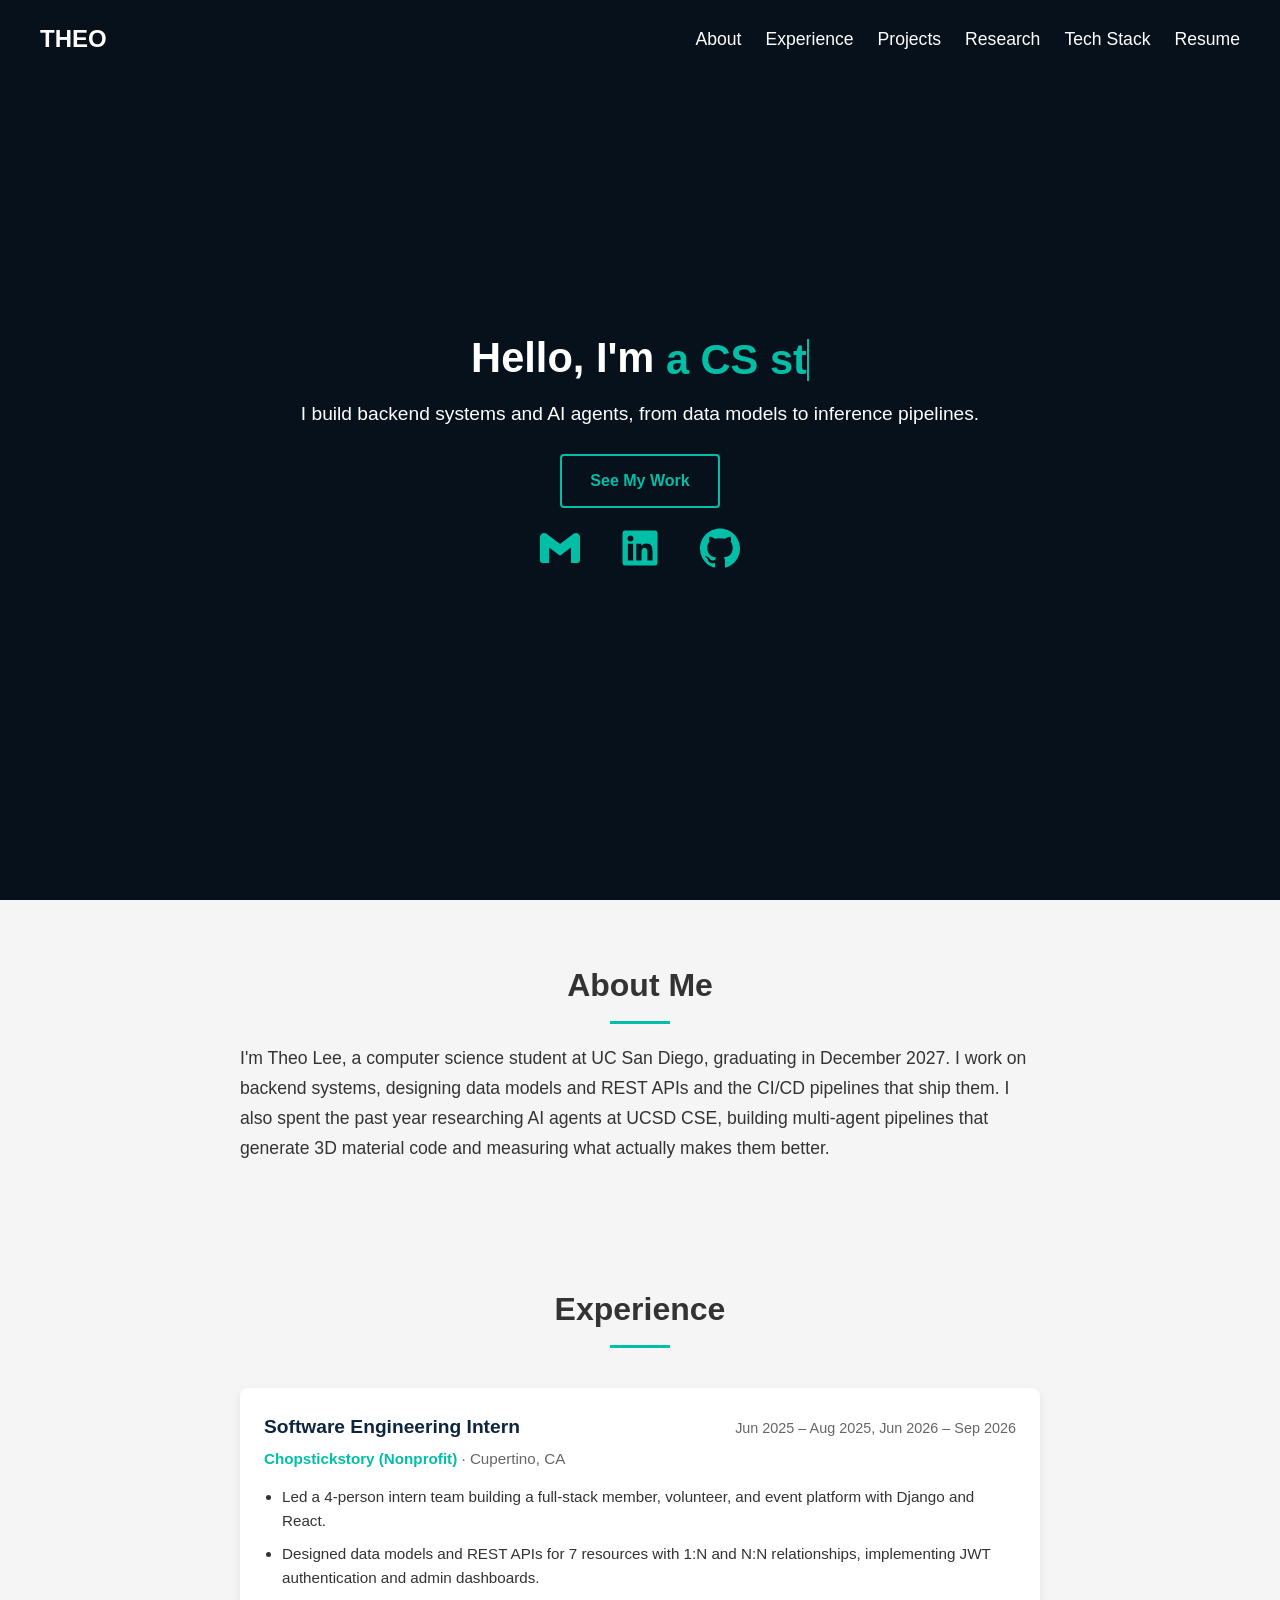
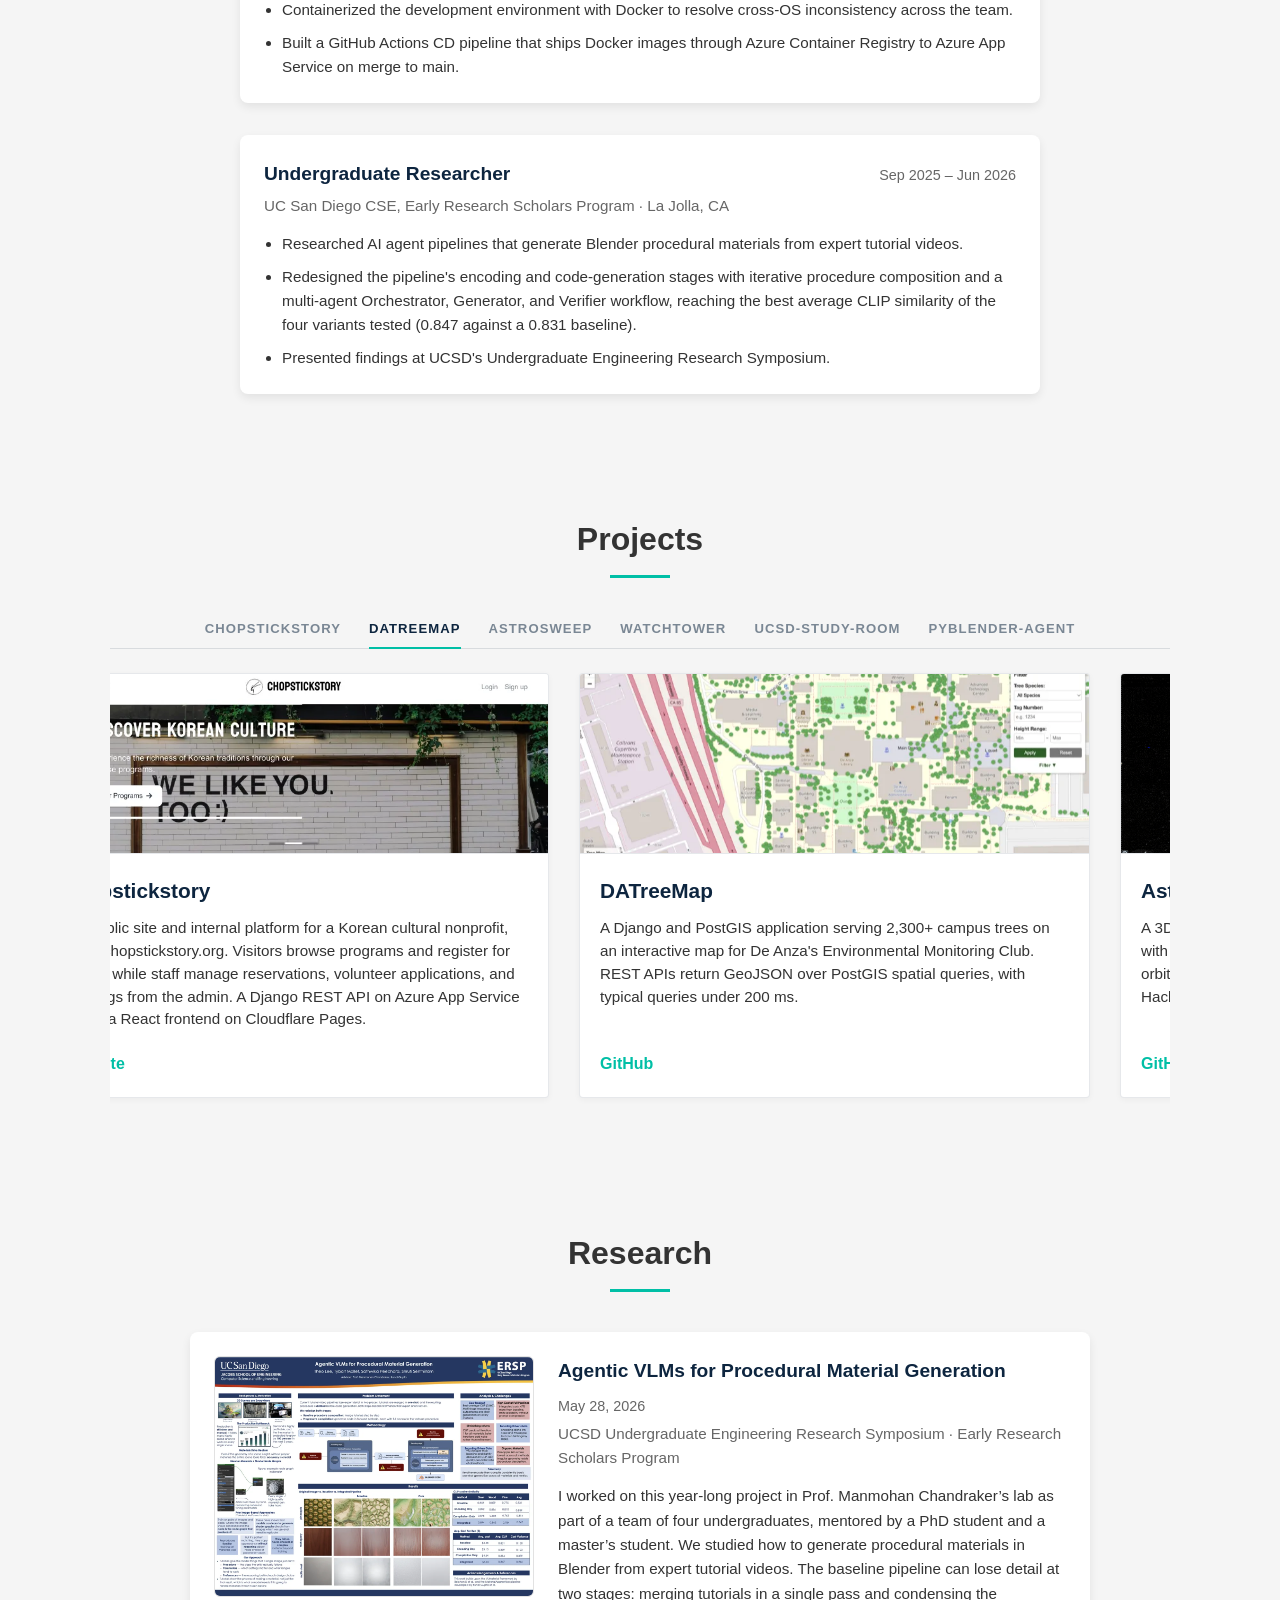
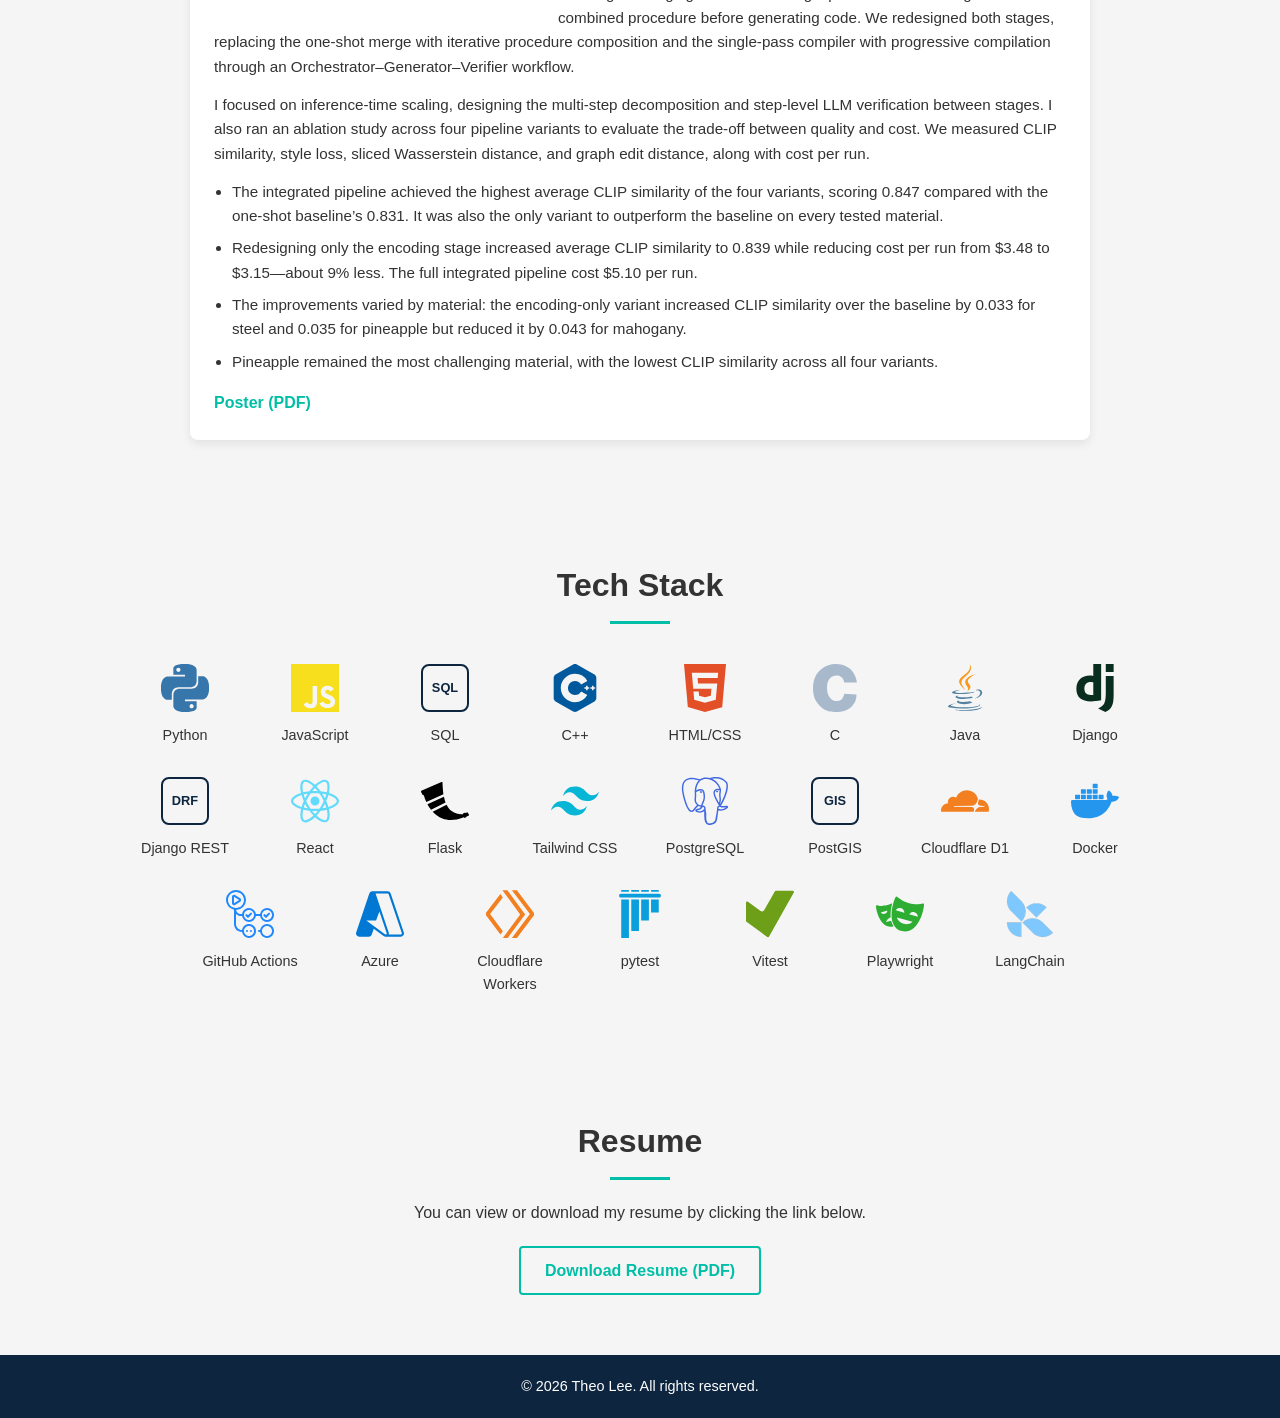
==== commit cd3c4176: "feat: link ucsd-study-room case study from projects card" ====
--- a/index.html
+++ b/index.html
@@ -159,6 +159,7 @@
           <h3>ucsd-study-room</h3>
           <p>An open-source CLI tool and MCP server published to PyPI that automates UCSD study room search and booking through headless Chrome, handling SAML SSO and Duo Push 2FA with OS-native keychain credential storage.</p>
           <div class="project-links">
+            <a href="projects/ucsd-study-room.html" class="project-link">Case Study</a>
             <a href="https://github.com/TheoLee021/ucsd-study-room" class="project-link" target="_blank" rel="noopener noreferrer">GitHub</a>
             <a href="https://pypi.org/project/ucsd-study-room/" class="project-link" target="_blank" rel="noopener noreferrer">PyPI</a>
           </div>
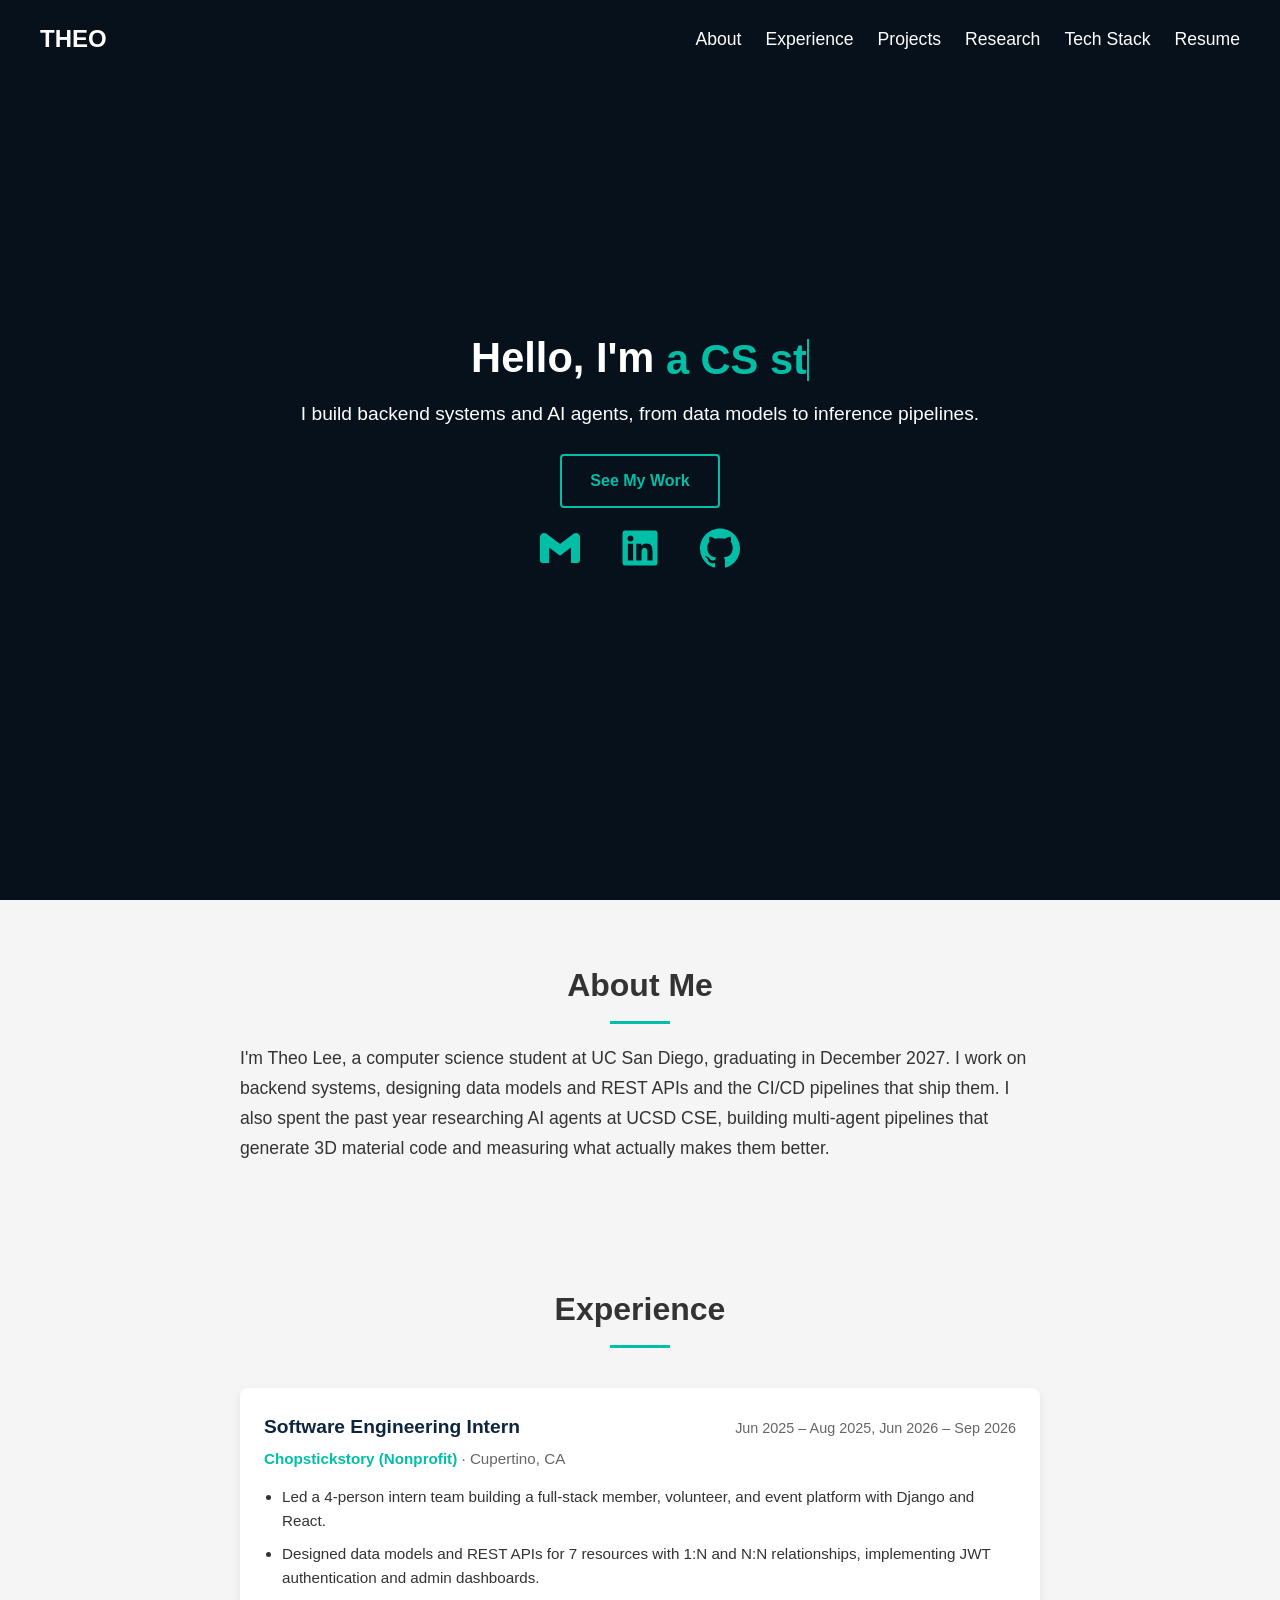
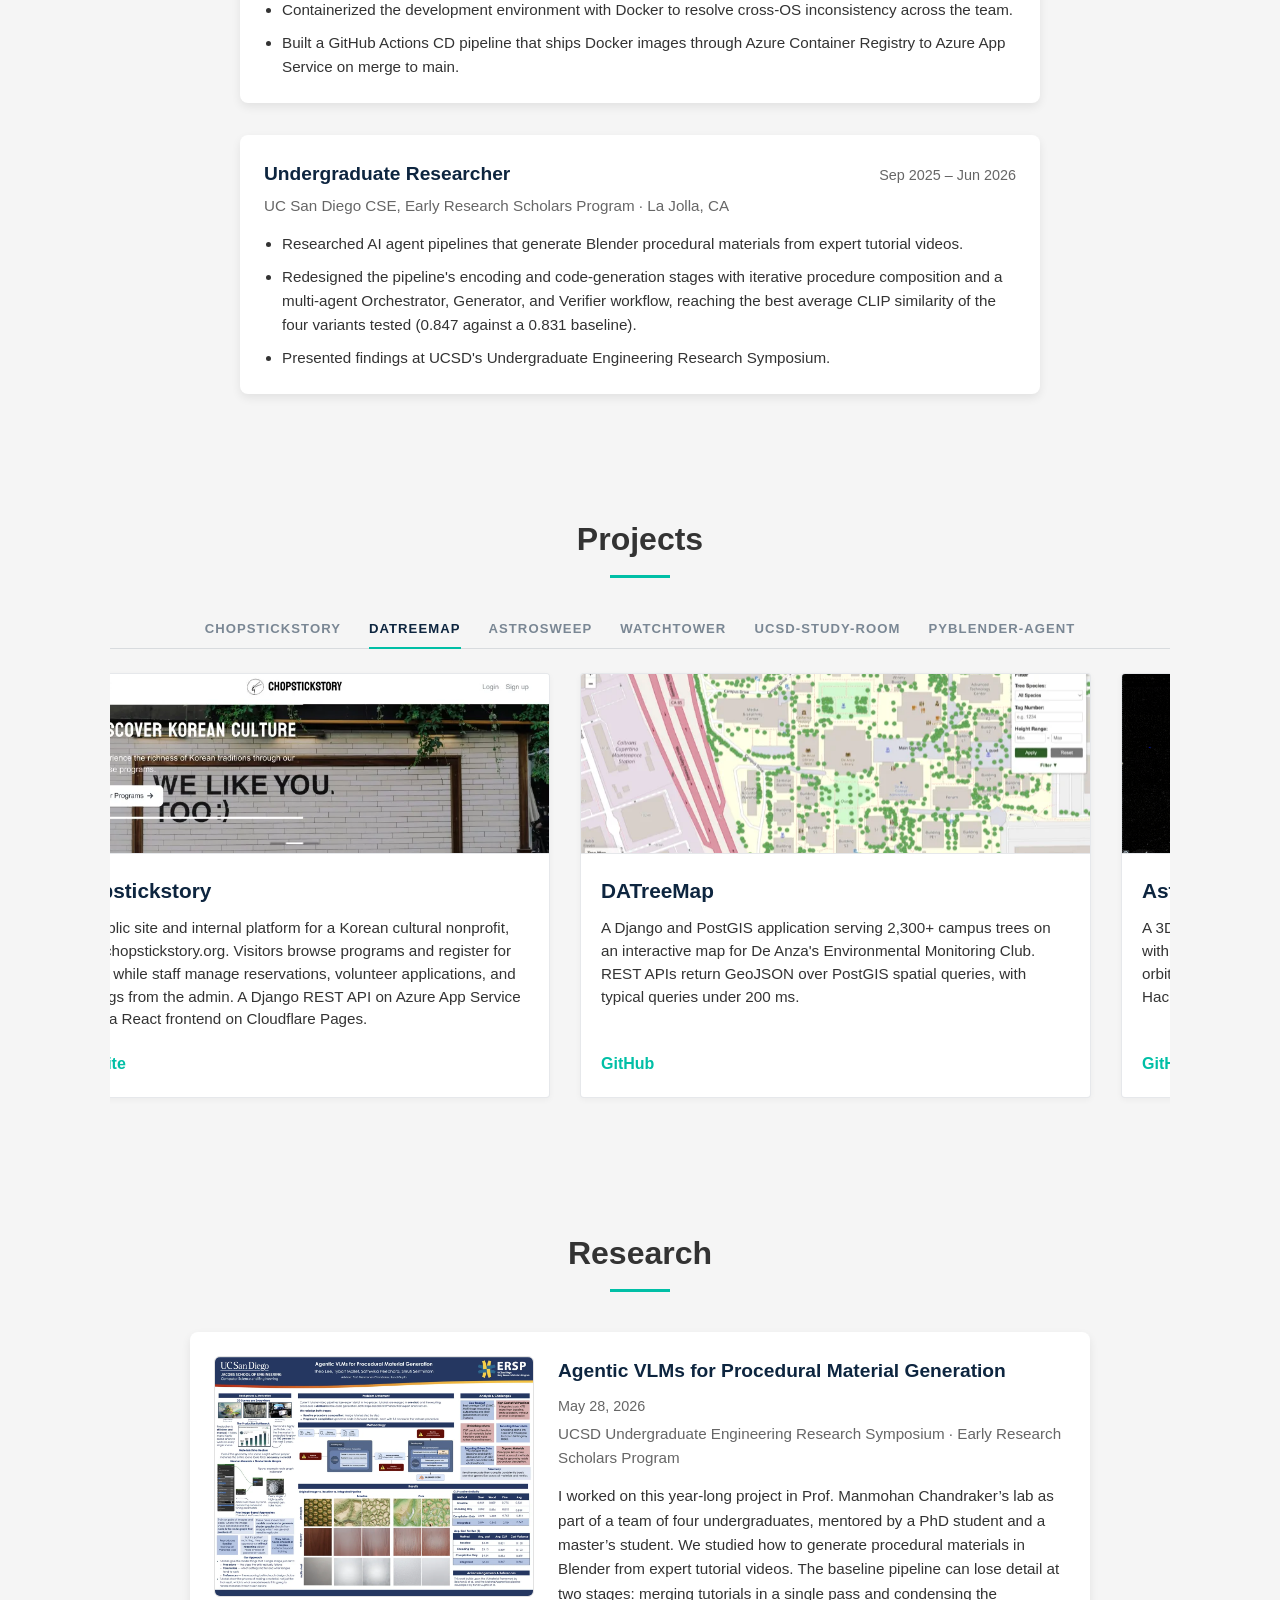
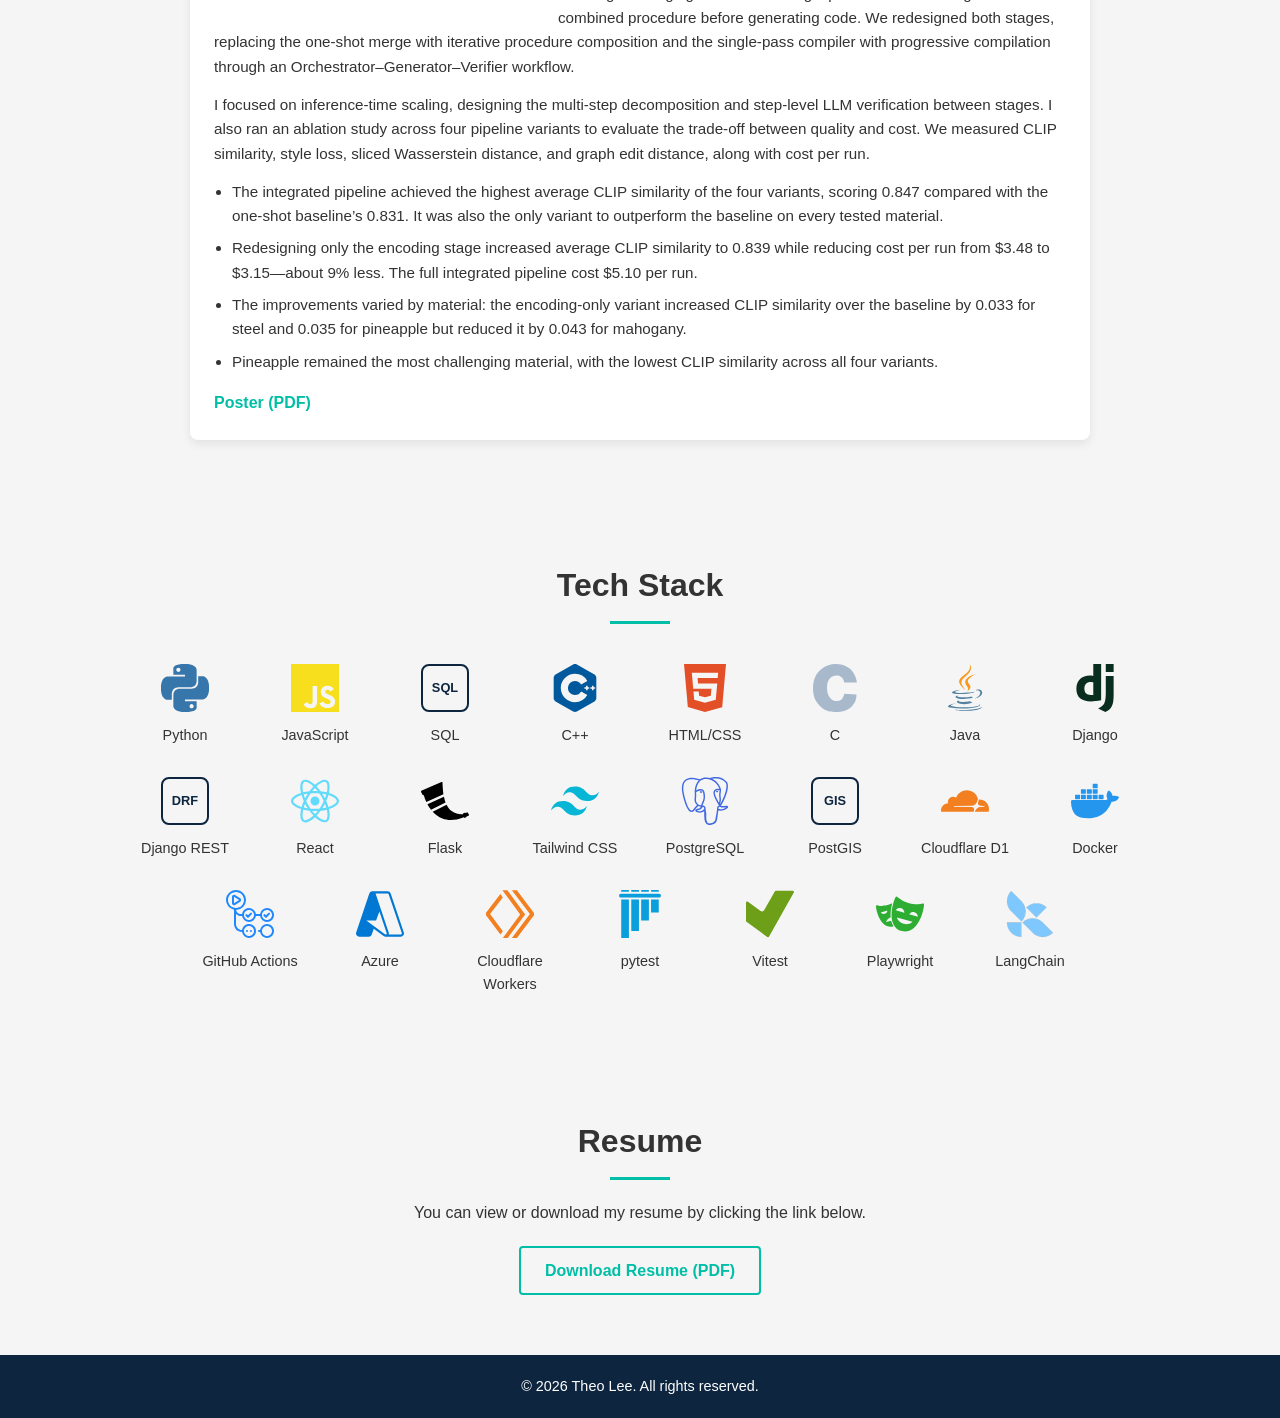
==== commit 07d1db43: "refactor: serve ucsd-study-room case study at /projects/ucsd-study-room/" ====
--- a/index.html
+++ b/index.html
@@ -159,7 +159,7 @@
           <h3>ucsd-study-room</h3>
           <p>An open-source CLI tool and MCP server published to PyPI that automates UCSD study room search and booking through headless Chrome, handling SAML SSO and Duo Push 2FA with OS-native keychain credential storage.</p>
           <div class="project-links">
-            <a href="projects/ucsd-study-room.html" class="project-link">Case Study</a>
+            <a href="projects/ucsd-study-room/" class="project-link">Case Study</a>
             <a href="https://github.com/TheoLee021/ucsd-study-room" class="project-link" target="_blank" rel="noopener noreferrer">GitHub</a>
             <a href="https://pypi.org/project/ucsd-study-room/" class="project-link" target="_blank" rel="noopener noreferrer">PyPI</a>
           </div>
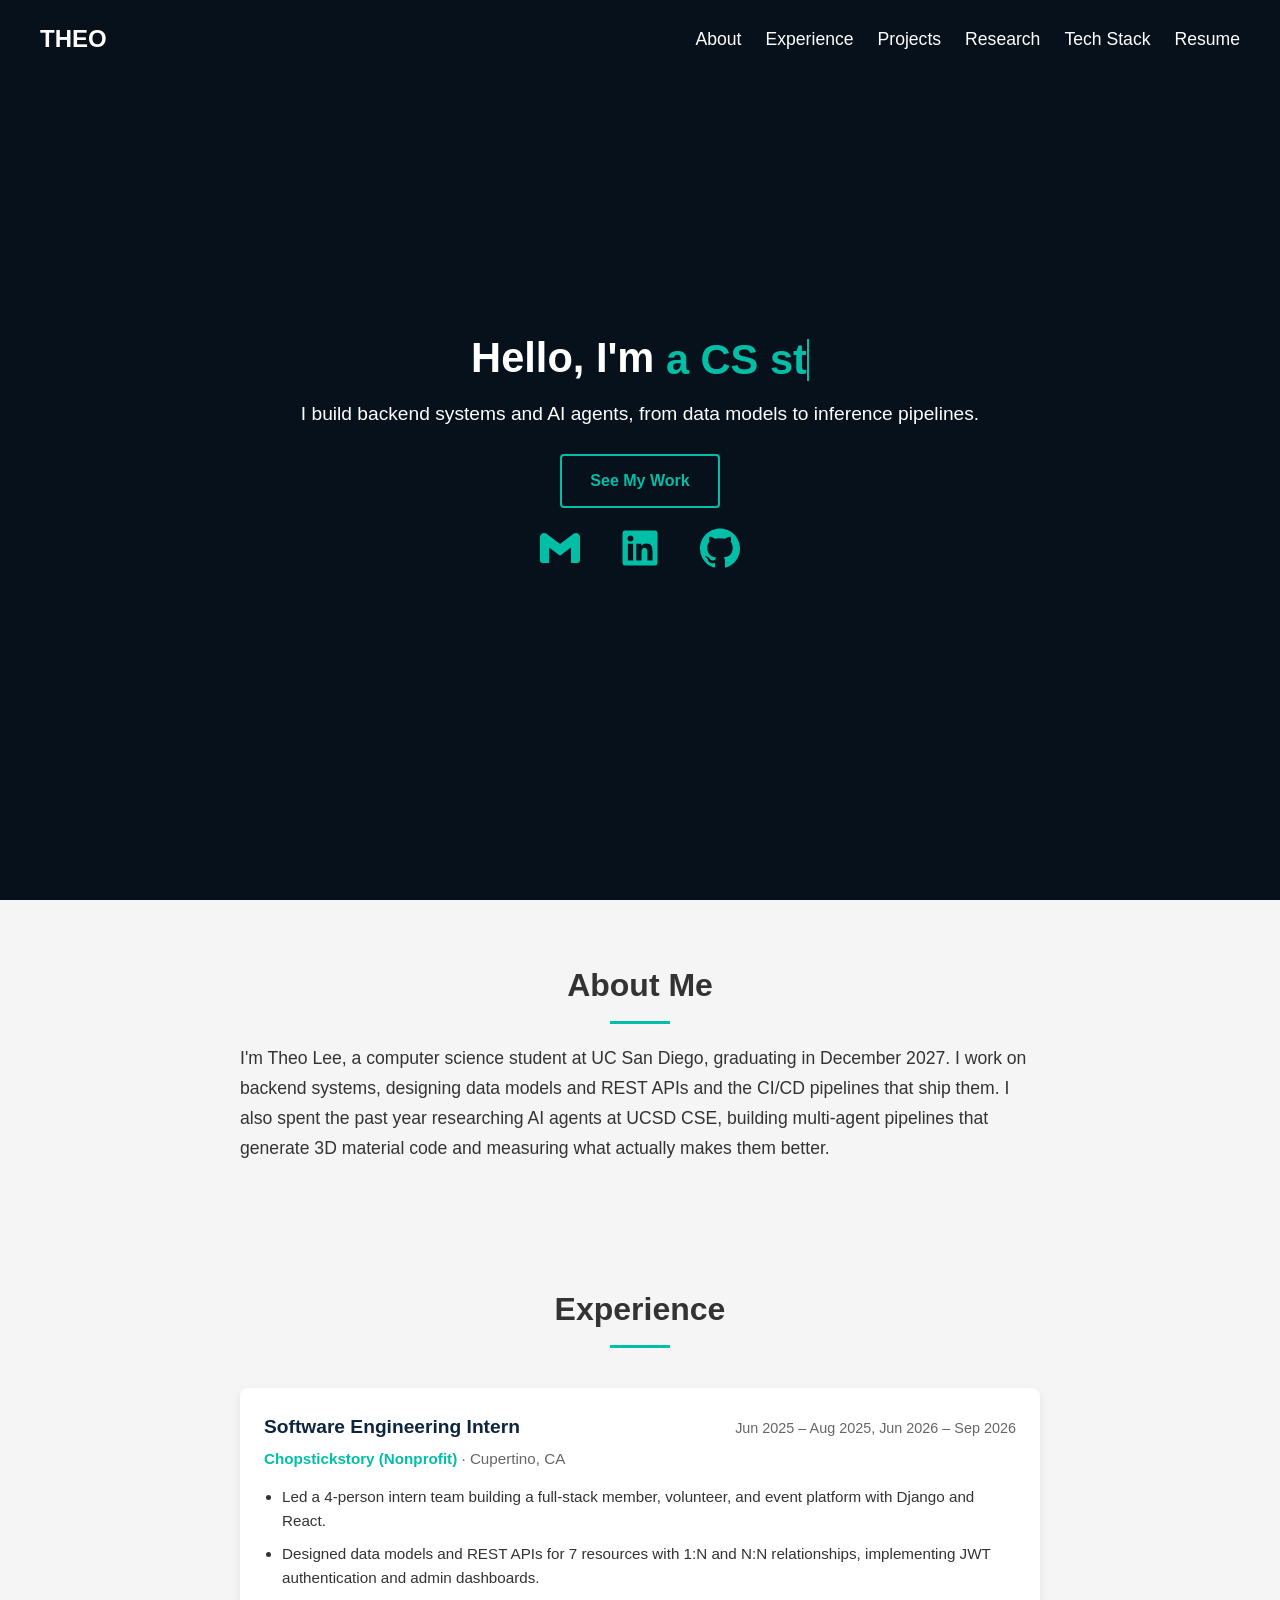
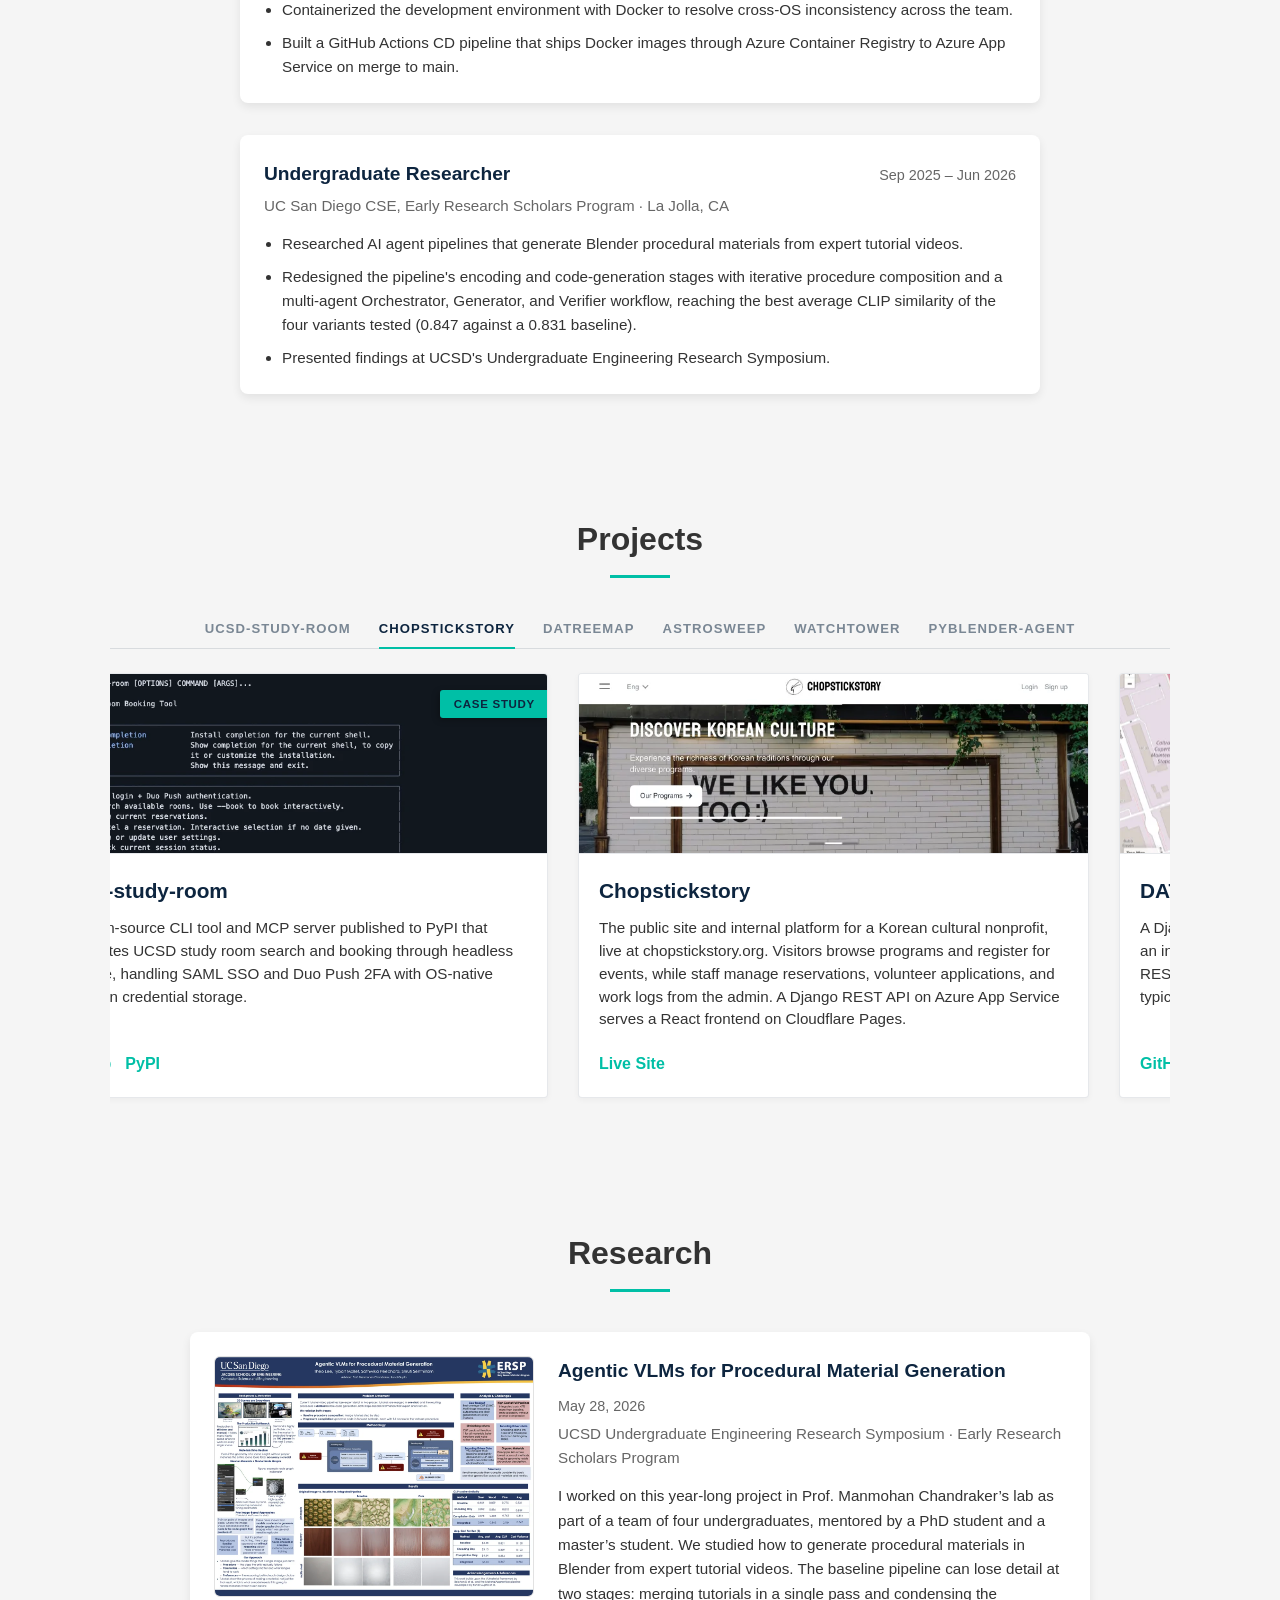
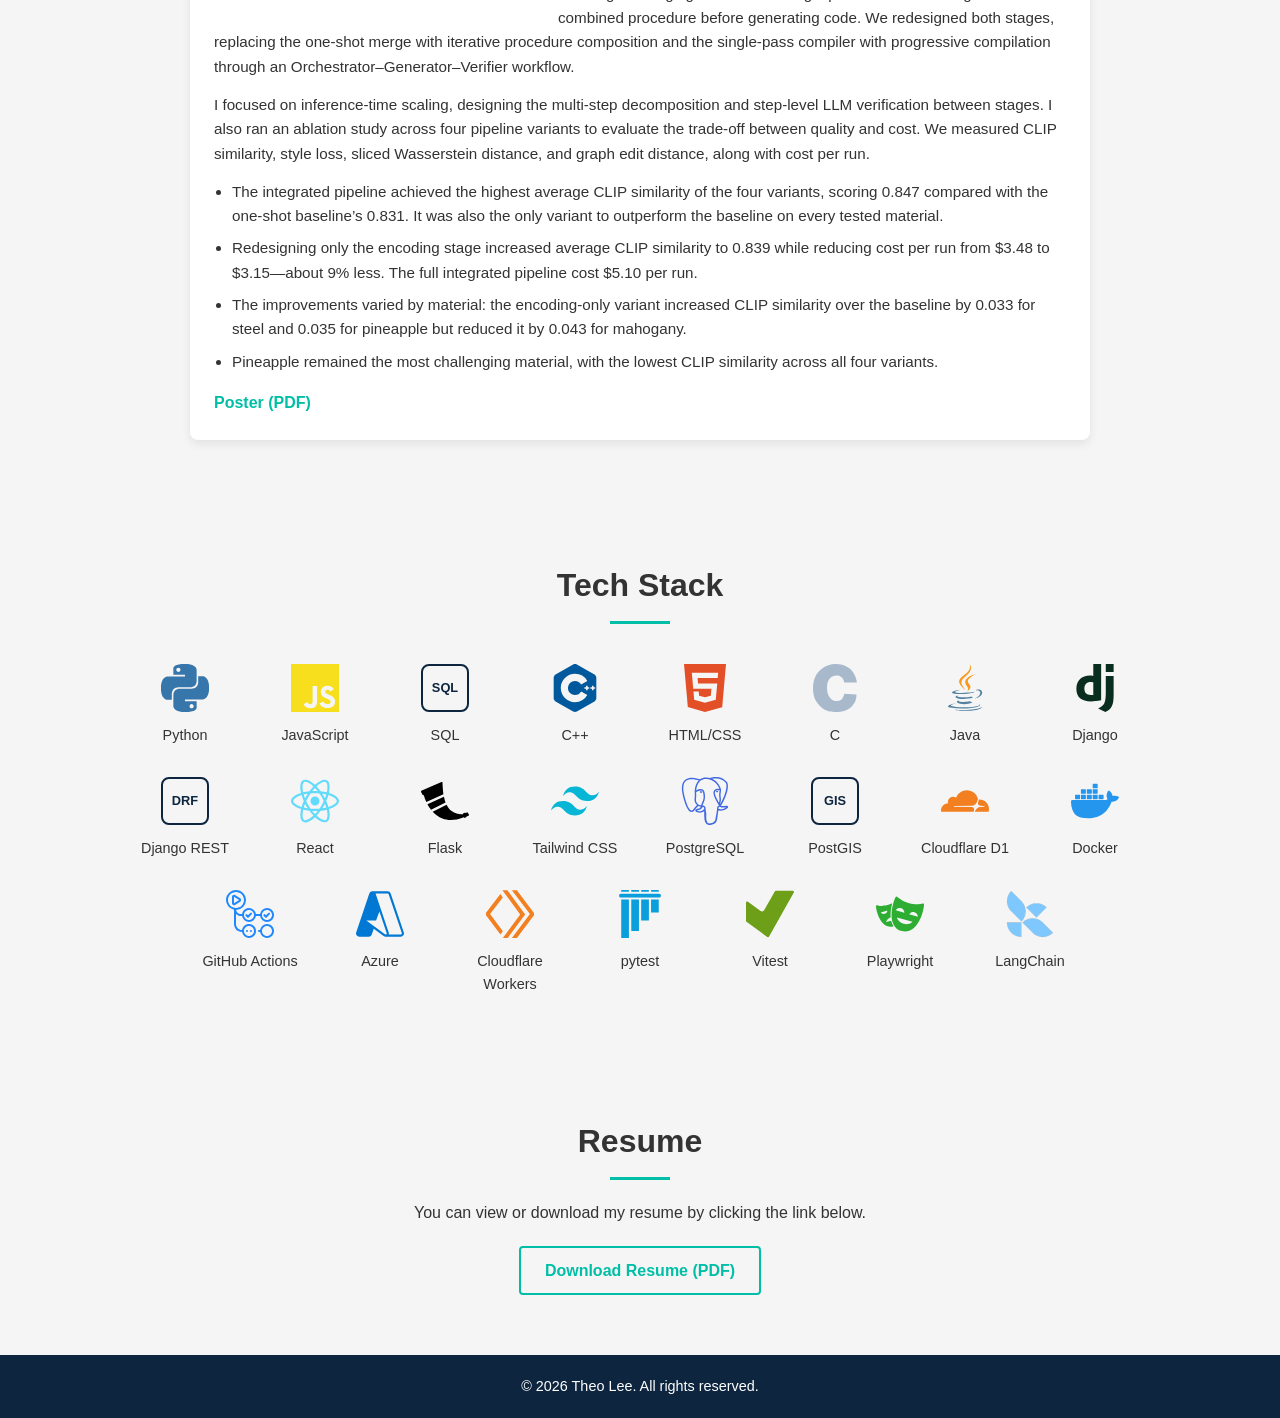
==== commit e1b20fcc: "feat: feature ucsd-study-room card as clickable case study" ====
--- a/index.html
+++ b/index.html
@@ -120,6 +120,16 @@
     <section id="projects" class="projects-section">
       <h2>Projects</h2>
       <div class="projects-scroller" tabindex="0" role="region" aria-label="Projects, scroll horizontally to see more">
+        <div class="project-card project-card--featured">
+          <span class="project-badge">Case Study</span>
+          <img src="assets/images/study-room.webp" alt="ucsd-study-room command line interface output" loading="lazy">
+          <h3><a href="projects/ucsd-study-room/" class="project-card__link" aria-label="ucsd-study-room case study">ucsd-study-room</a></h3>
+          <p>An open-source CLI tool and MCP server published to PyPI that automates UCSD study room search and booking through headless Chrome, handling SAML SSO and Duo Push 2FA with OS-native keychain credential storage.</p>
+          <div class="project-links">
+            <a href="https://github.com/TheoLee021/ucsd-study-room" class="project-link" target="_blank" rel="noopener noreferrer">GitHub</a>
+            <a href="https://pypi.org/project/ucsd-study-room/" class="project-link" target="_blank" rel="noopener noreferrer">PyPI</a>
+          </div>
+        </div>
         <div class="project-card" data-project="chopstickstory">
           <img src="assets/images/chopstickstory.webp" alt="Chopstickstory home page with the site navigation and a Discover Korean Culture headline" loading="lazy">
           <h3>Chopstickstory</h3>
@@ -152,16 +162,6 @@
             <a href="https://github.com/cse110-sp26-group7/Watchtower" class="project-link" target="_blank" rel="noopener noreferrer">GitHub</a>
             <a href="https://cse110-sp26-group7.github.io/Watchtower/landing/" class="project-link" target="_blank" rel="noopener noreferrer">Landing</a>
             <a href="https://youtu.be/rJK7l-YkAIY?si=hnxTpk_2eZT9fHYv&amp;t=55" class="project-link" target="_blank" rel="noopener noreferrer">Demo</a>
-          </div>
-        </div>
-        <div class="project-card">
-          <img src="assets/images/study-room.webp" alt="ucsd-study-room command line interface output" loading="lazy">
-          <h3>ucsd-study-room</h3>
-          <p>An open-source CLI tool and MCP server published to PyPI that automates UCSD study room search and booking through headless Chrome, handling SAML SSO and Duo Push 2FA with OS-native keychain credential storage.</p>
-          <div class="project-links">
-            <a href="projects/ucsd-study-room/" class="project-link">Case Study</a>
-            <a href="https://github.com/TheoLee021/ucsd-study-room" class="project-link" target="_blank" rel="noopener noreferrer">GitHub</a>
-            <a href="https://pypi.org/project/ucsd-study-room/" class="project-link" target="_blank" rel="noopener noreferrer">PyPI</a>
           </div>
         </div>
         <div class="project-card">
--- a/assets/css/style.css
+++ b/assets/css/style.css
@@ -651,6 +651,95 @@
 /* Line the links up with the card's text padding */
 .project-card .project-links {
   margin: 0 20px 20px;
+}
+
+/* Featured card: the project with a case study */
+.project-card--featured {
+  position: relative;
+}
+
+/* Horizontal tab flush against the card's right edge, near the top */
+.project-badge {
+  position: absolute;
+  top: 16px;
+  right: 0;
+  z-index: 3;
+  padding: 5px 12px 5px 14px;
+  border-radius: 3px 0 0 3px;
+  background: var(--secondary-color);
+  color: var(--primary-color); /* navy on teal clears WCAG AA */
+  font-size: 0.72rem;
+  font-weight: 700;
+  letter-spacing: 0.06em;
+  text-transform: uppercase;
+  box-shadow: -2px 2px 6px rgba(0, 0, 0, 0.25);
+  pointer-events: none;
+}
+
+/* Whole card opens the case study: the title link's ::after stretches over
+   the card, and the other links sit above it so they stay clickable. */
+.project-card__link {
+  color: inherit;
+  text-decoration: none;
+}
+
+.project-card__link::after {
+  content: '';
+  position: absolute;
+  inset: 0;
+  z-index: 1;
+}
+
+.project-card--featured .project-link {
+  position: relative;
+  z-index: 2;
+}
+
+.project-card--featured {
+  transition: box-shadow 0.3s, border-color 0.3s, transform 0.3s;
+}
+
+.project-card--featured:hover,
+.project-card--featured:focus-within {
+  border-color: var(--secondary-color);
+  box-shadow: 0 8px 22px rgba(13, 37, 63, 0.14);
+  transform: translateY(-3px);
+}
+
+/* Hover hint along the bottom of the image (180px tall, set above).
+   Decorative: the title link's aria-label names the case study. */
+.project-card--featured::before {
+  content: 'Read case study \2192';
+  position: absolute;
+  top: 0;
+  left: 0;
+  right: 0;
+  height: 180px;
+  box-sizing: border-box; /* the global * reset skips pseudo-elements */
+  display: flex;
+  align-items: flex-end;
+  padding: 0 20px 14px;
+  background: linear-gradient(to top, rgba(5, 16, 28, 0.85), rgba(5, 16, 28, 0) 60%);
+  color: #ffffff;
+  font-weight: 700;
+  opacity: 0;
+  transform: translateY(8px);
+  transition: opacity 0.3s, transform 0.3s;
+  pointer-events: none;
+}
+
+.project-card--featured:hover::before,
+.project-card--featured:focus-within::before {
+  opacity: 1;
+  transform: translateY(0);
+}
+
+@media (prefers-reduced-motion: reduce) {
+  .project-card--featured,
+  .project-card--featured::before {
+    transition: none;
+    transform: none;
+  }
 }
 
 /* -------------------------------------------------- */
